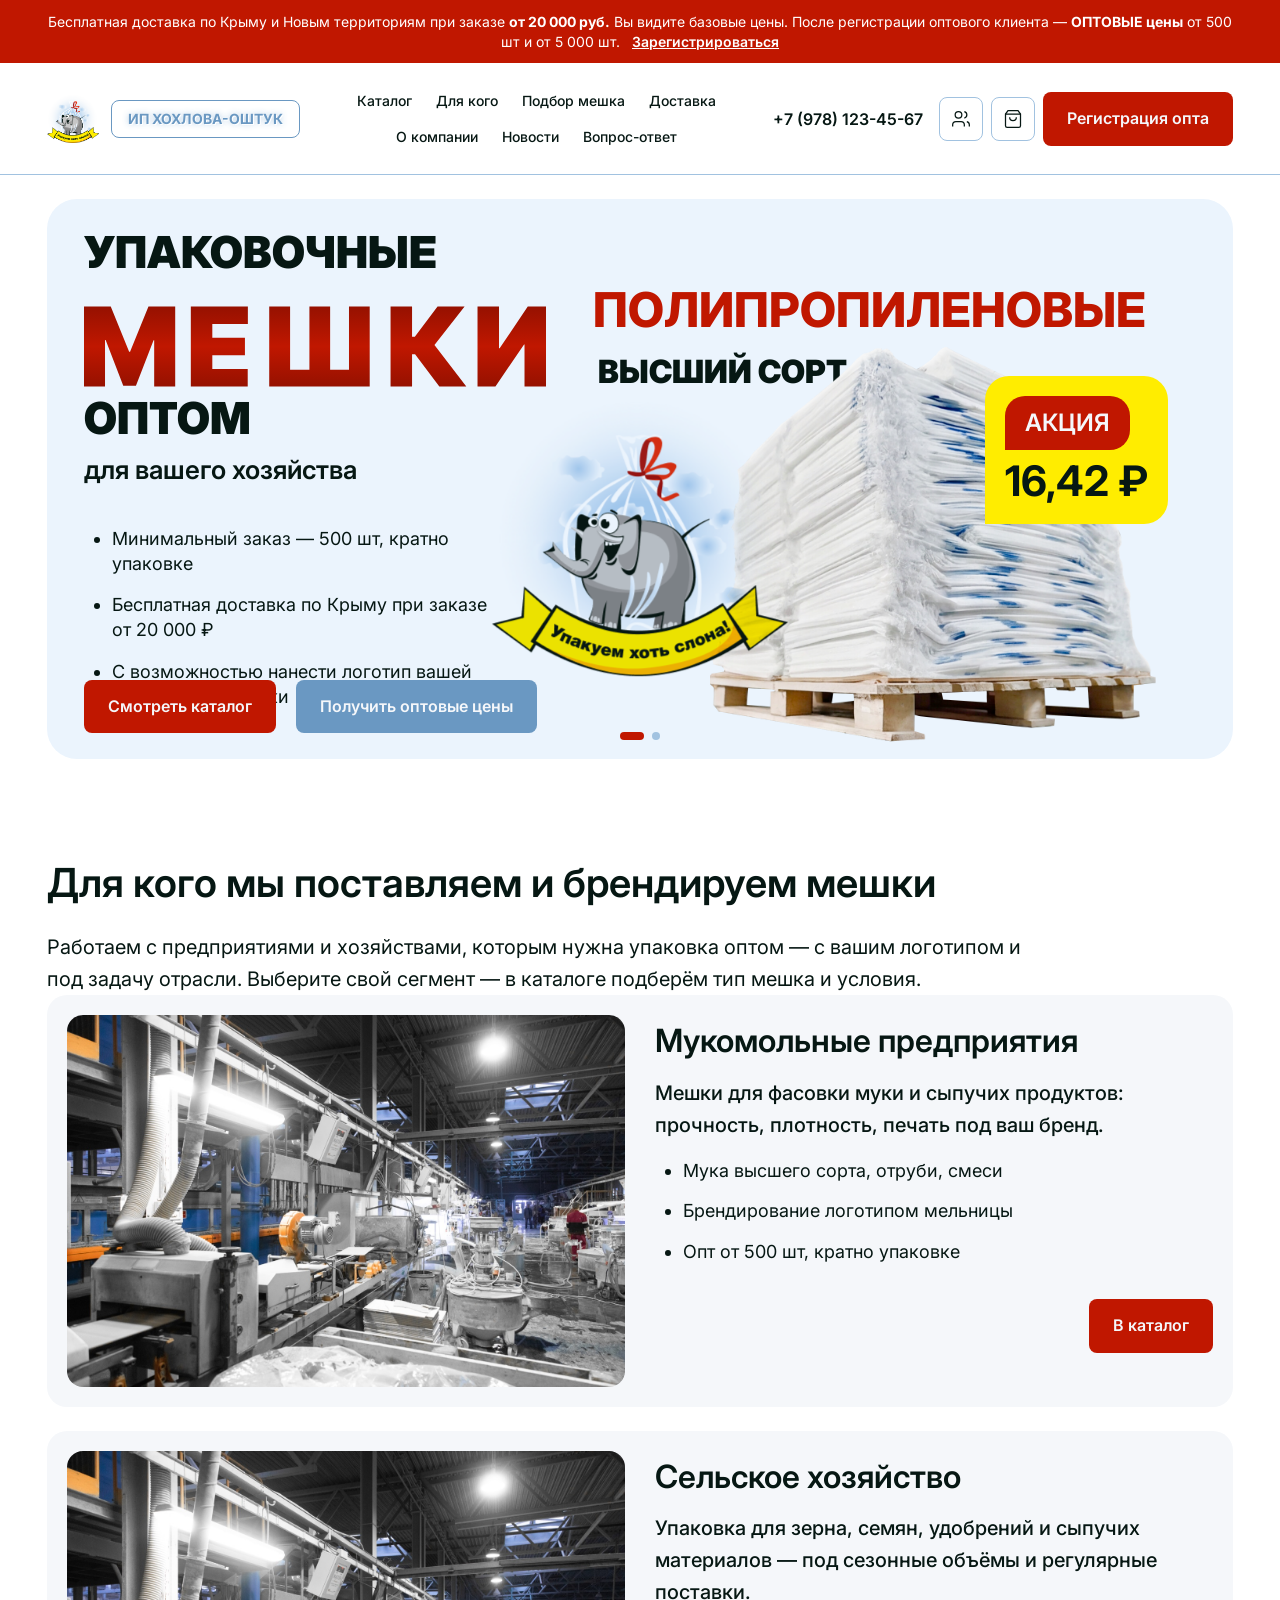
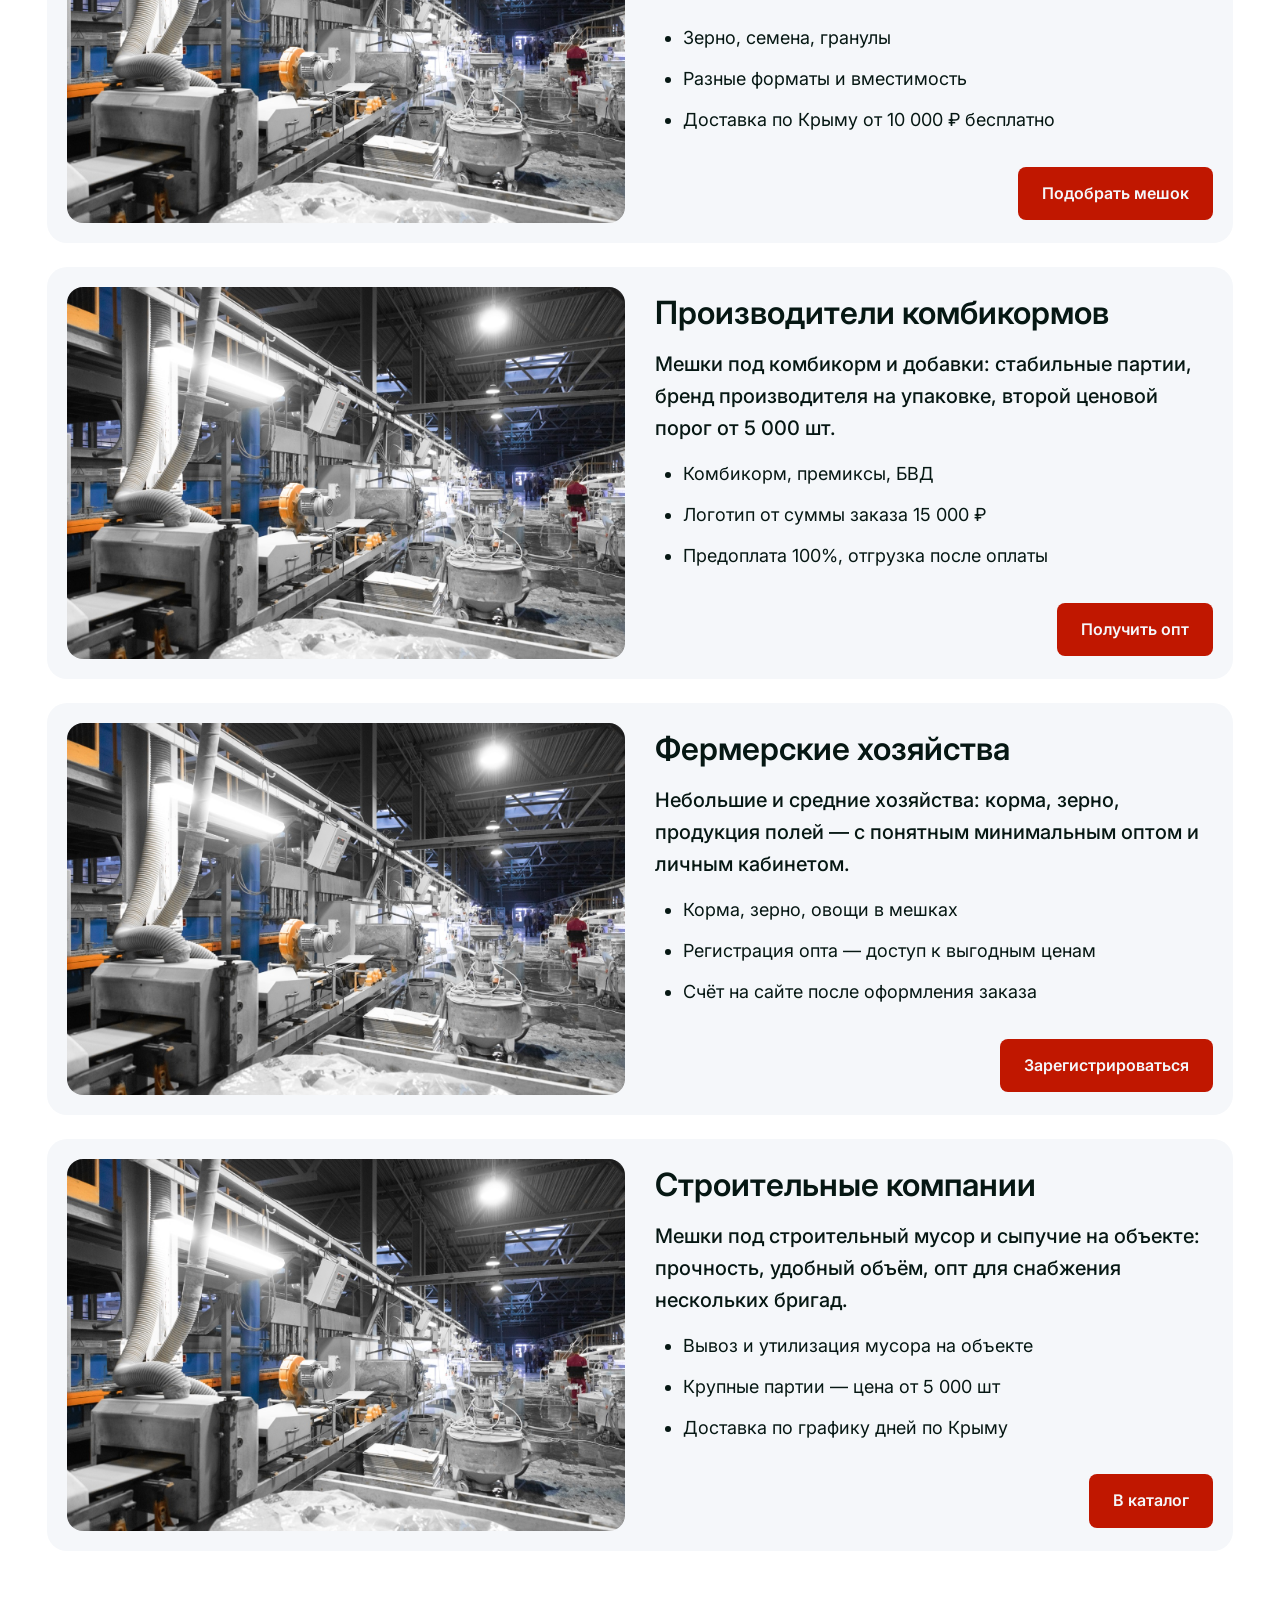
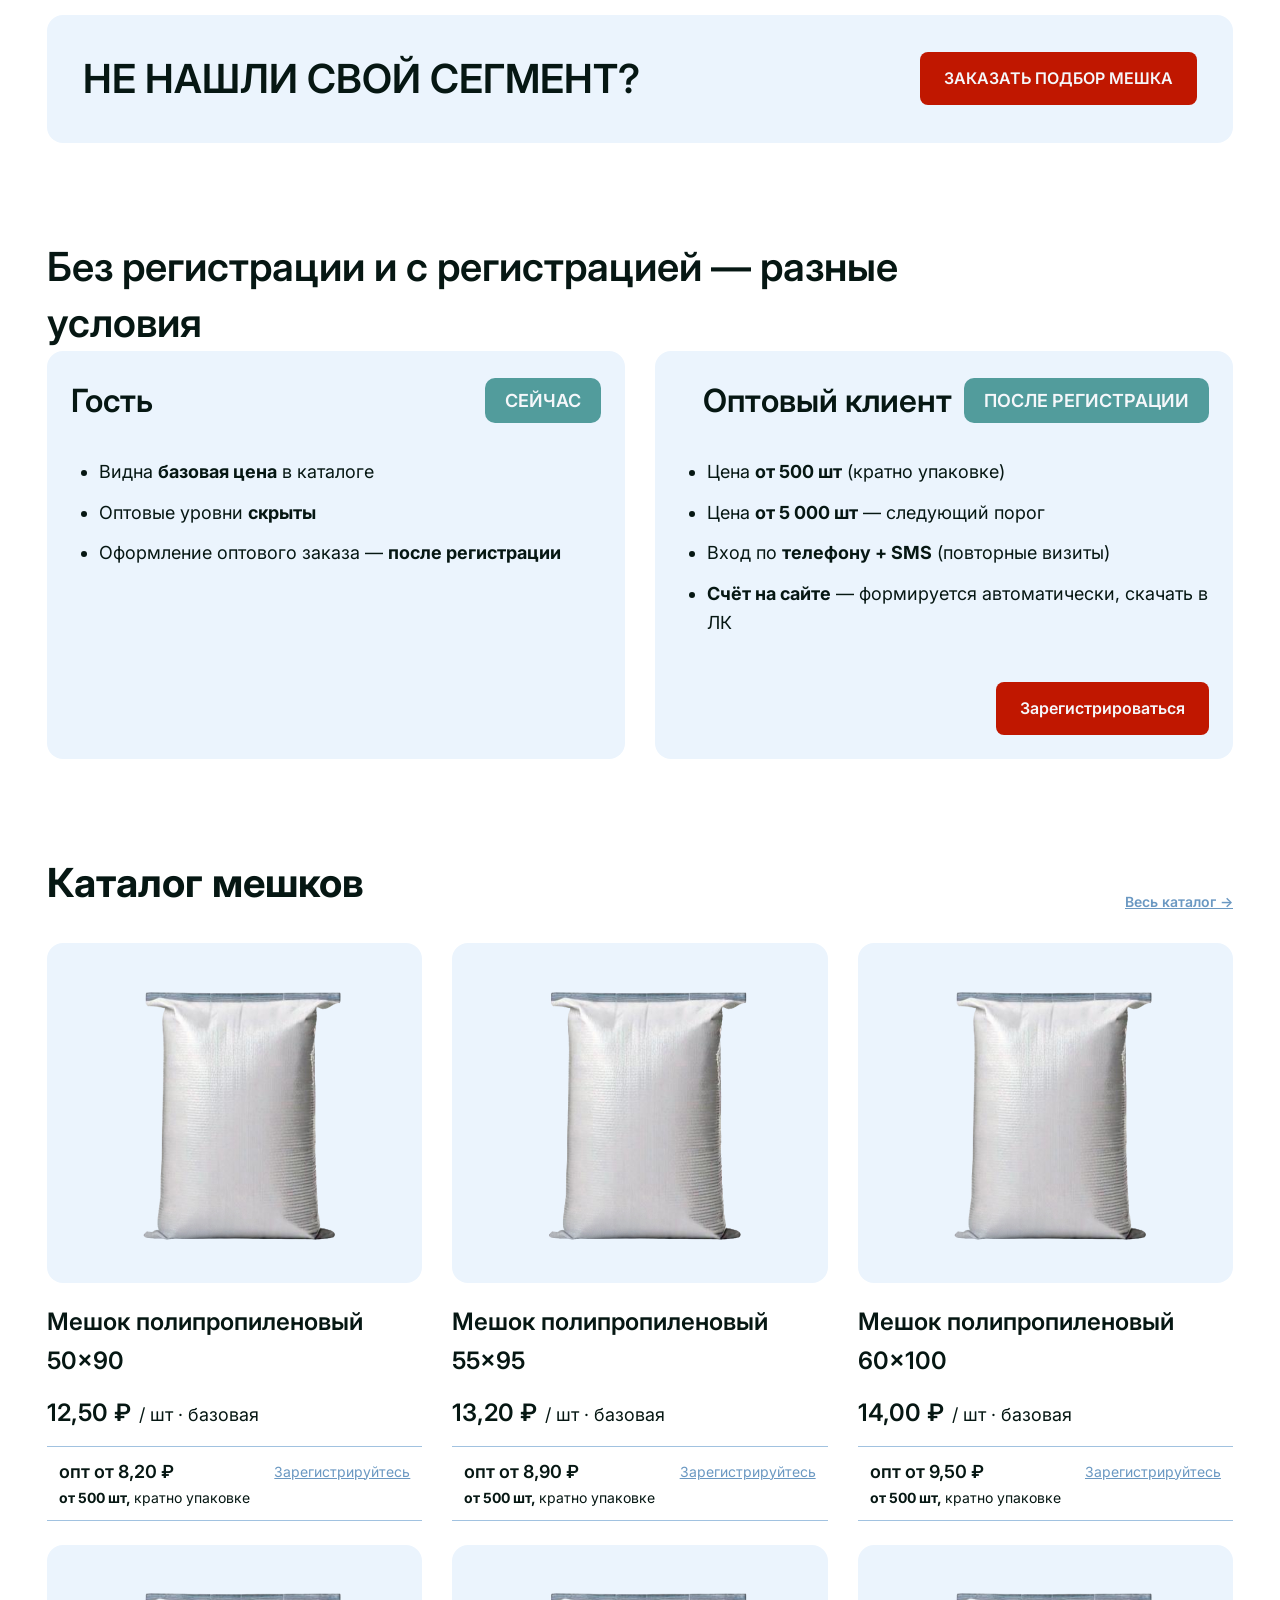
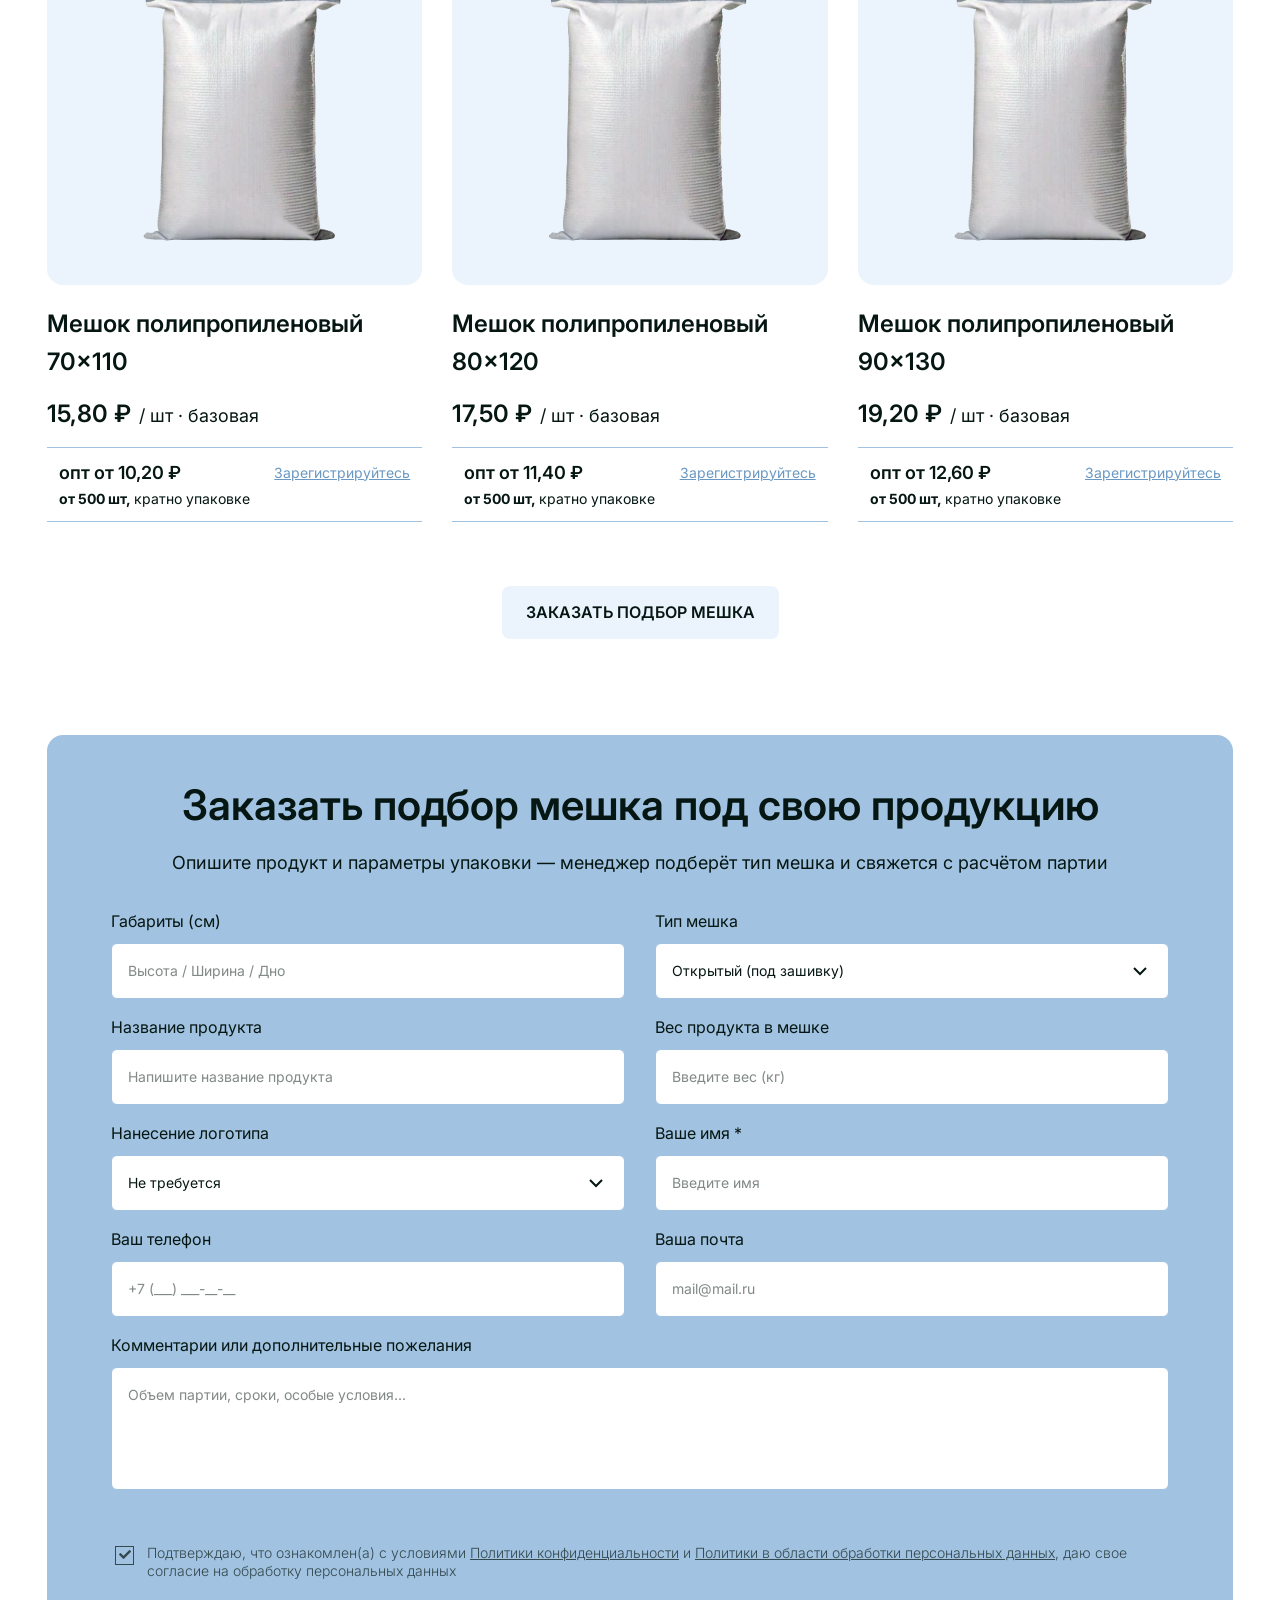
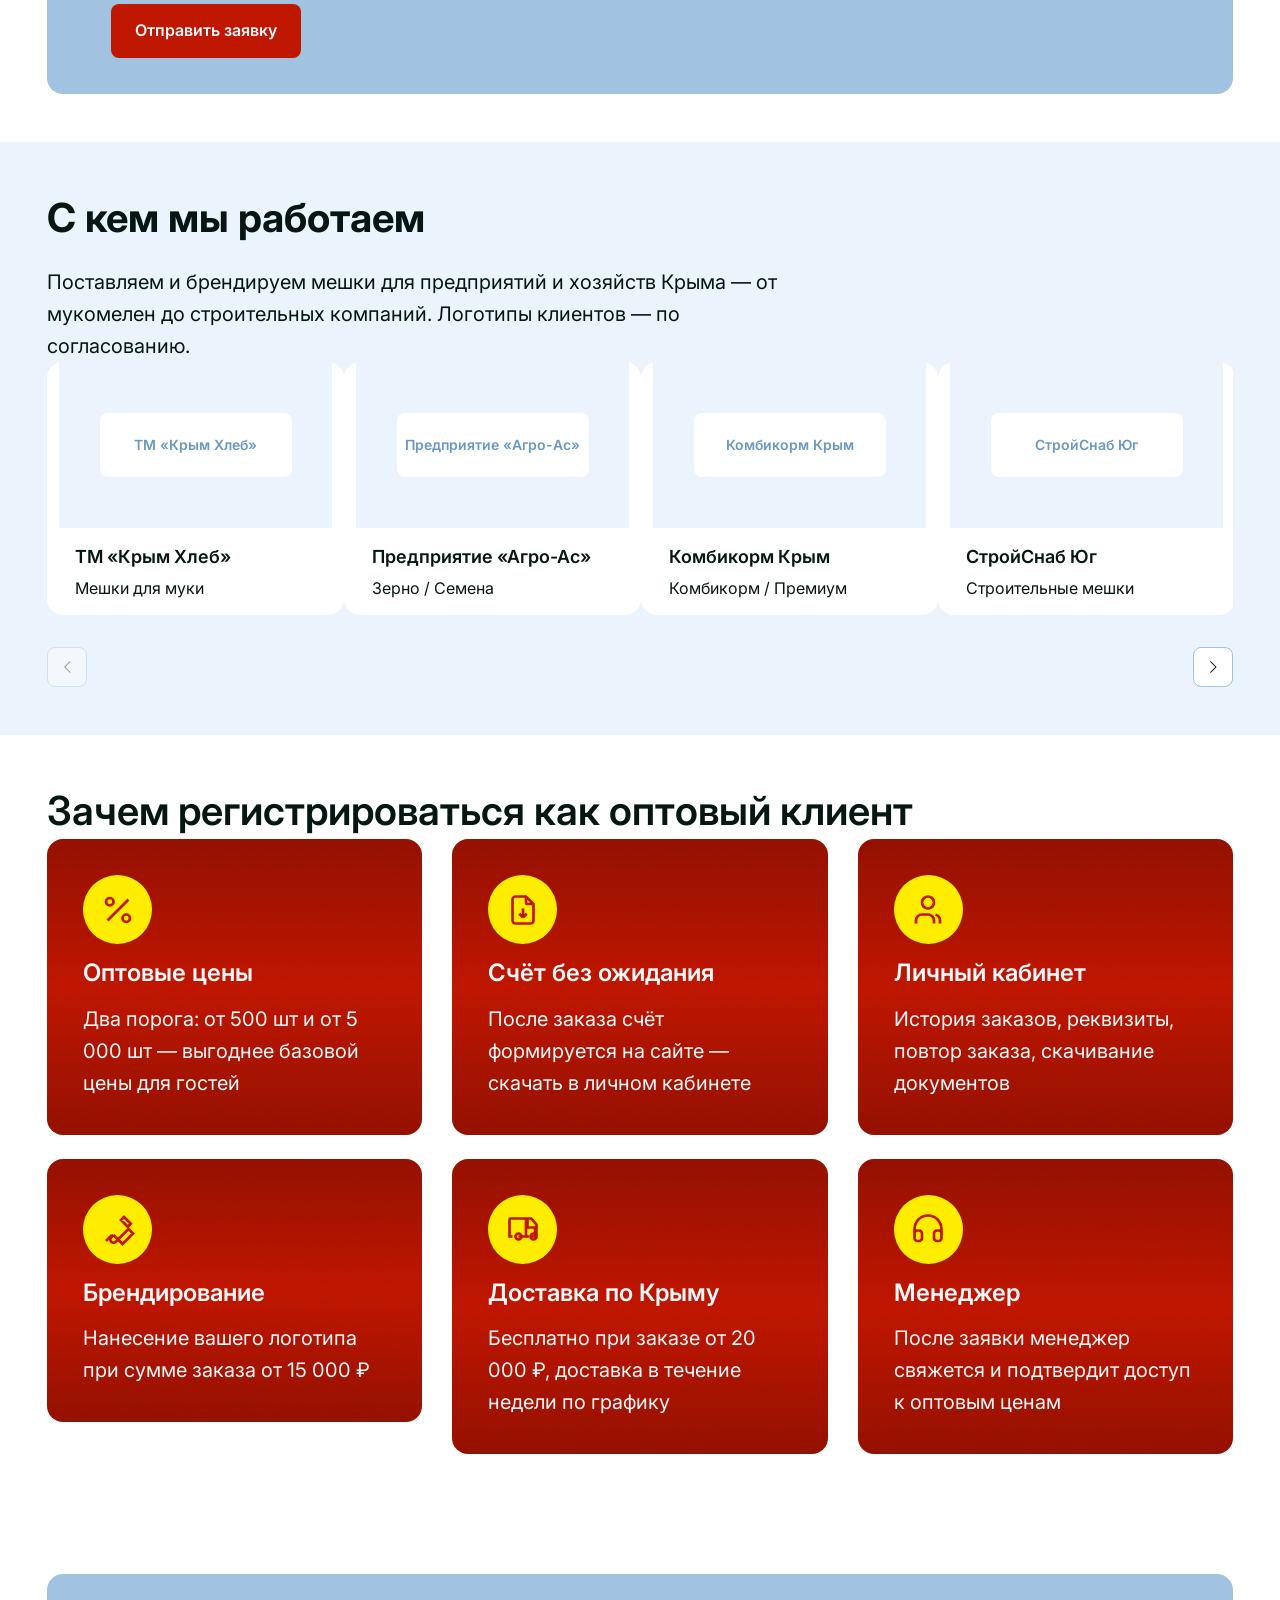
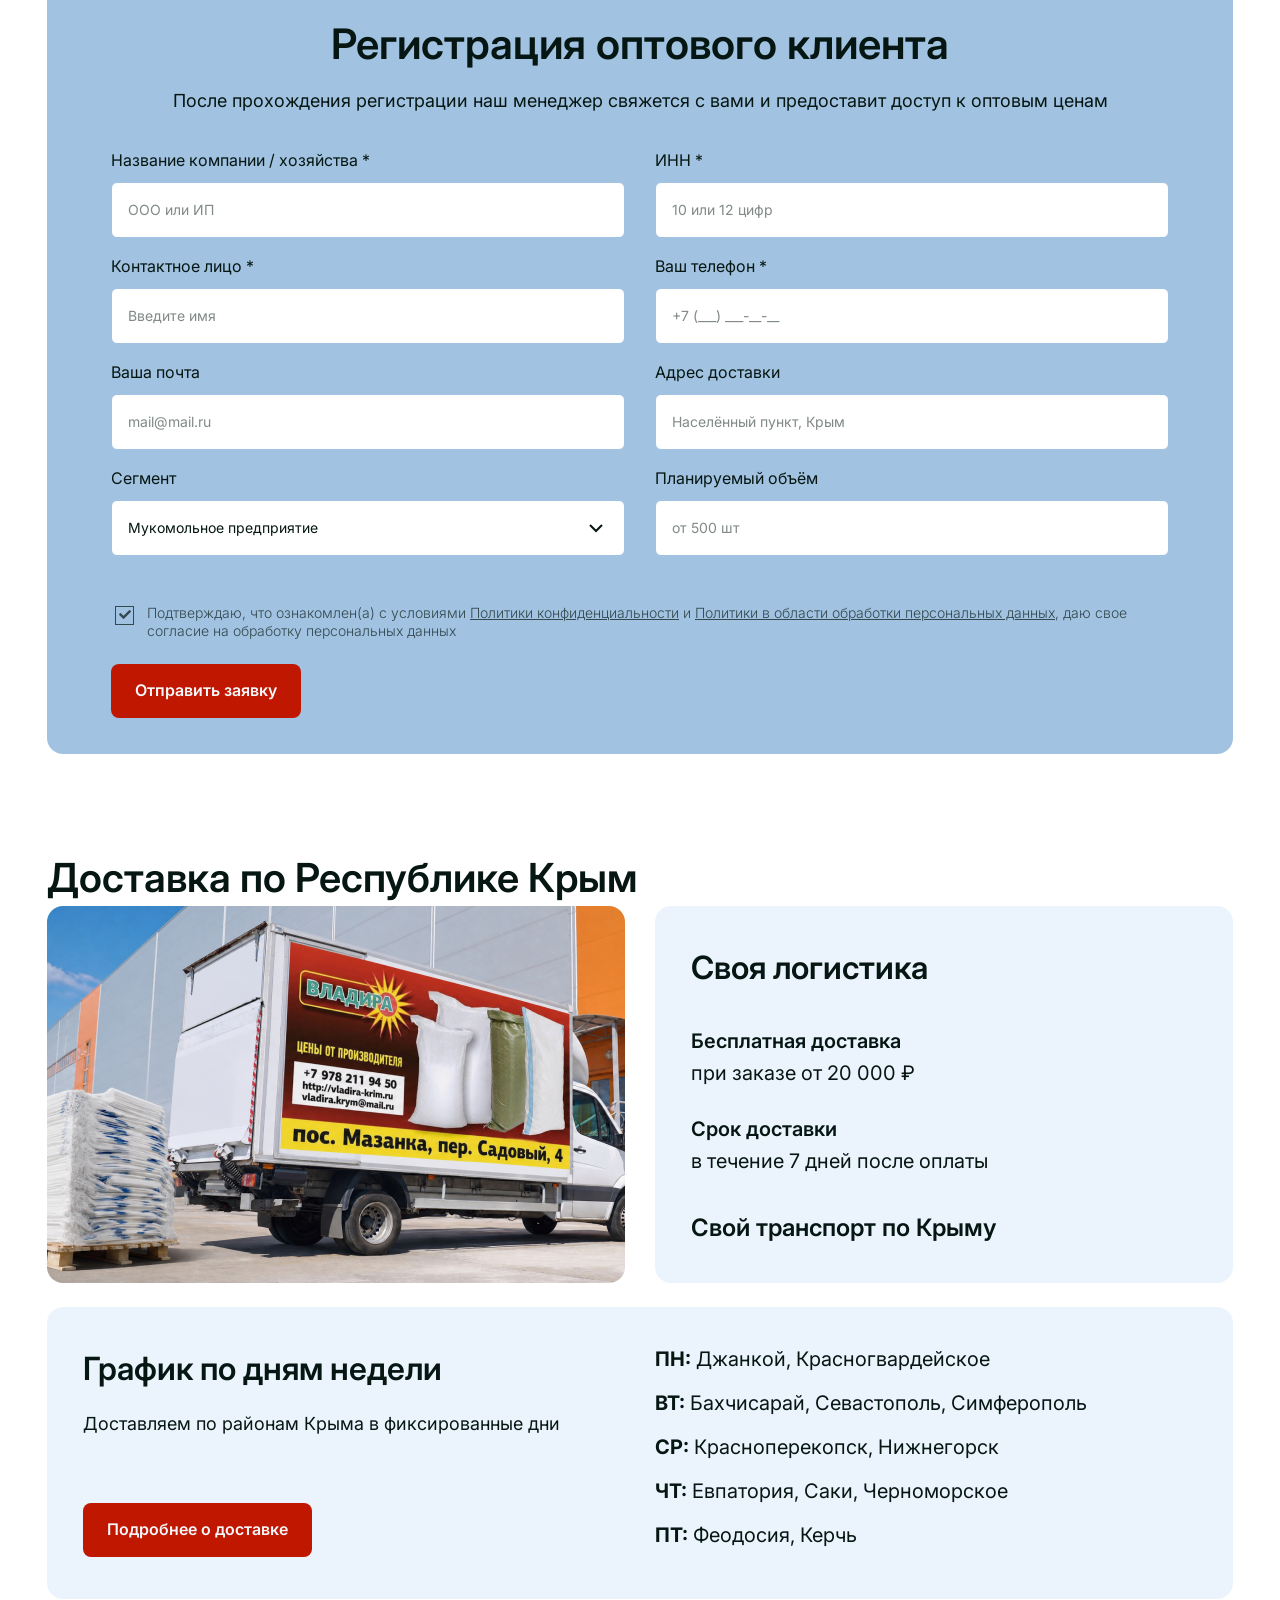
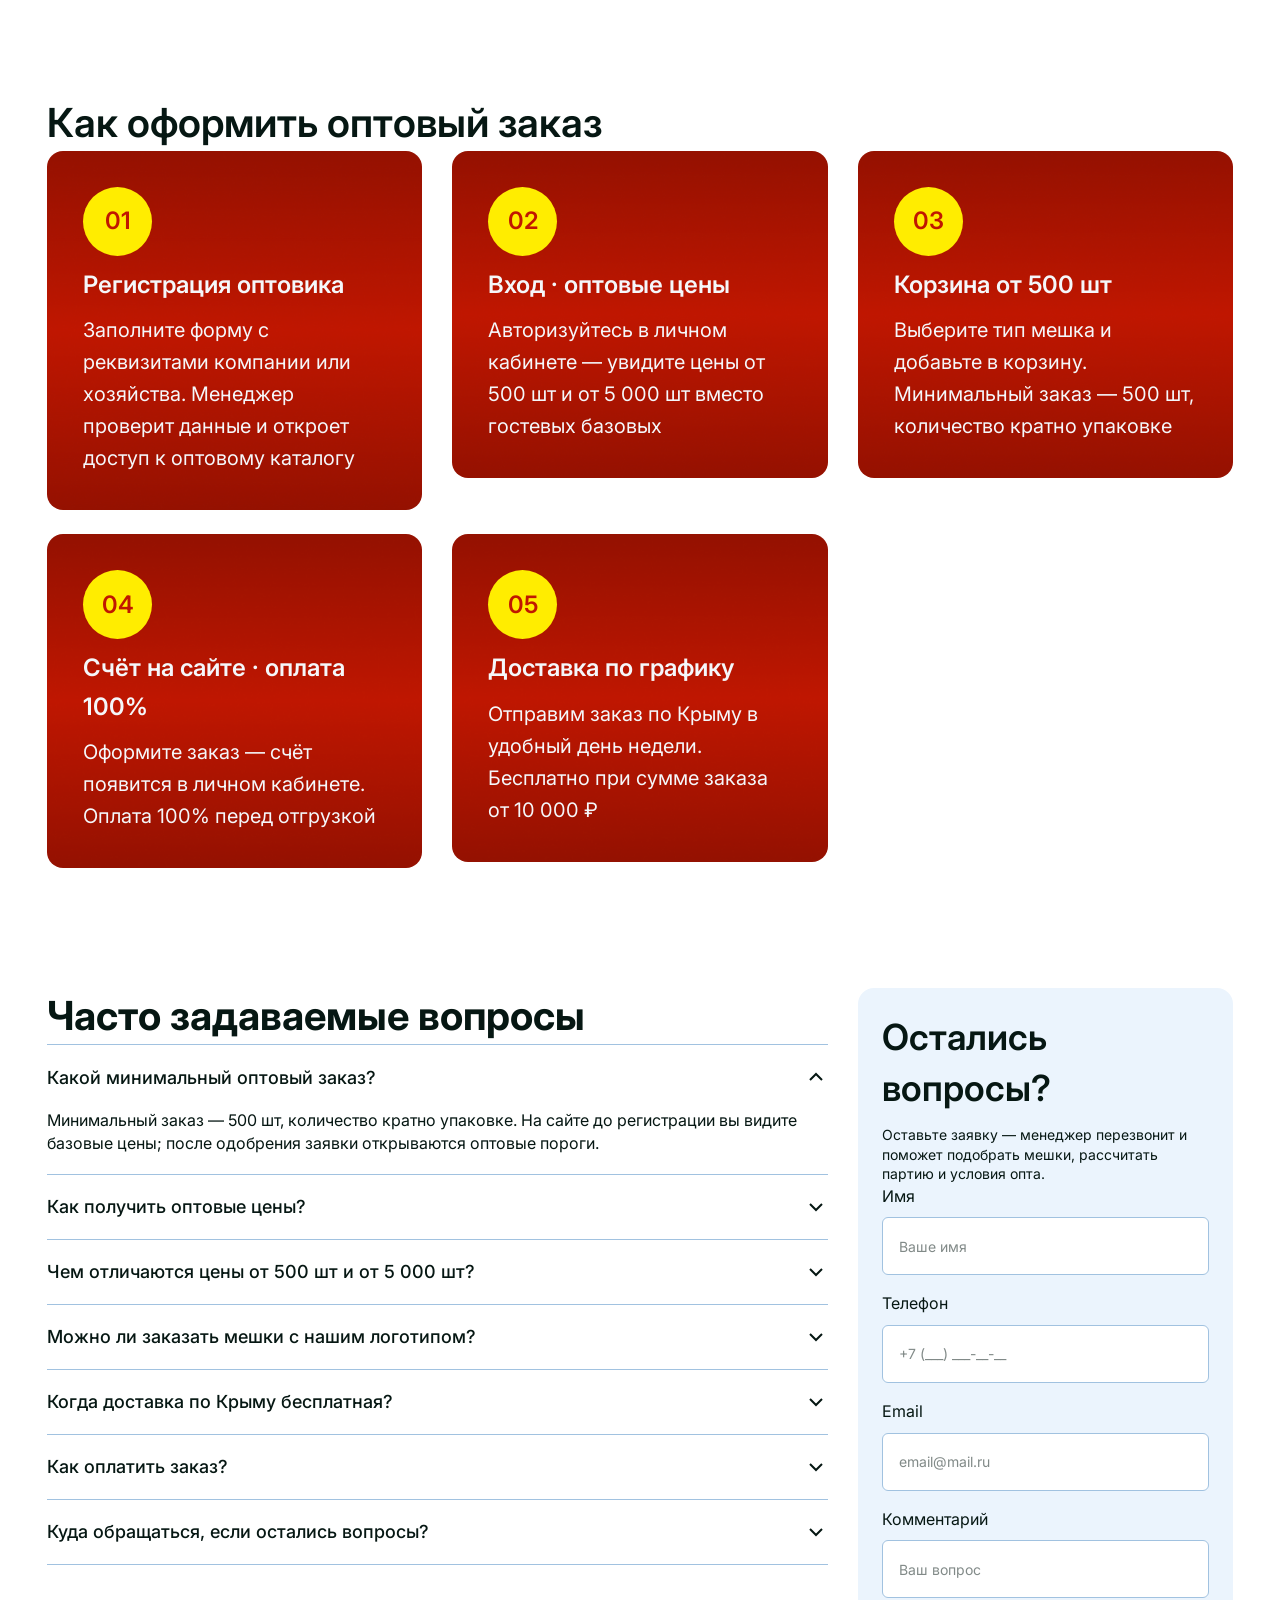
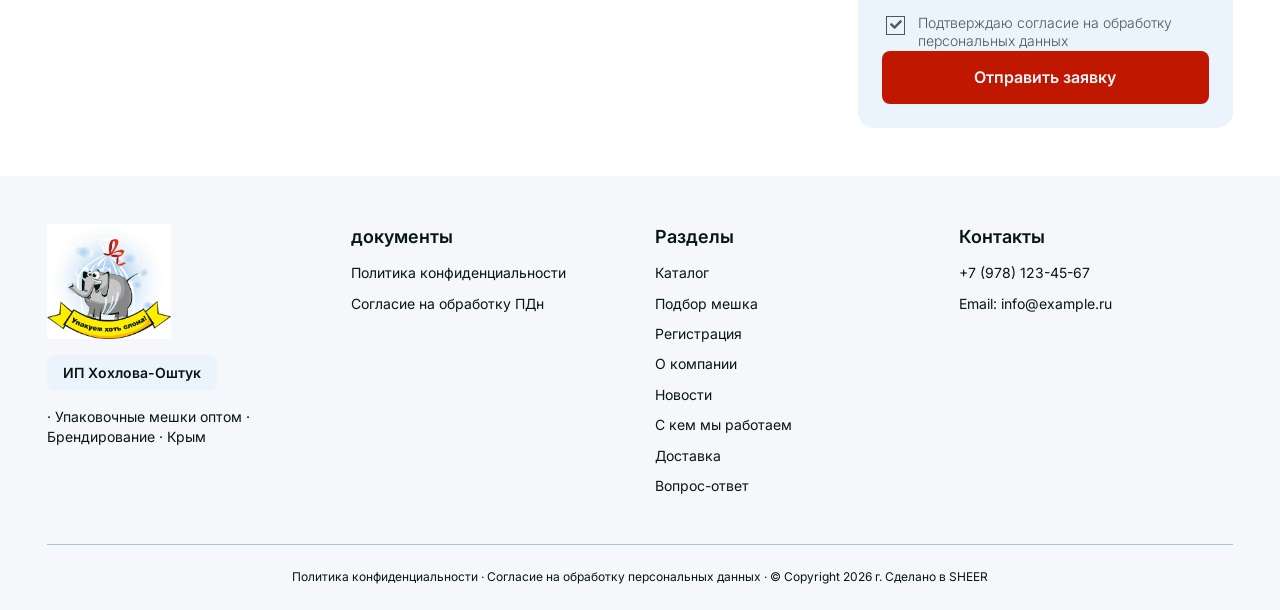
==== index.html @ 2b58e956 "Первая выгрузка вёрстки «Упакуем хоть слона» для Bitrix. Главная страница: HTML, CSS, JS, изображени" ====
<!DOCTYPE html>
<html lang="ru">
<head>
  <meta charset="utf-8" />
  <title>Упакуем хоть слона — упаковочные мешки оптом</title>
  <meta http-equiv="X-UA-Compatible" content="IE=edge" />
  <meta name="viewport" content="width=device-width, initial-scale=1, maximum-scale=1" />
  <meta name="format-detection" content="telephone=no" />
  <meta name="description" content="Упаковочные мешки оптом для вашего хозяйства. Крым, брендирование, доставка." />

  <link rel="stylesheet" href="libs/bootstrap/bootstrap-grid.css" />
  <link rel="stylesheet" href="libs/fontawesome-free-5.12.0-web/css/all.min.css" />
  <link rel="stylesheet" href="libs/fancybox/jquery.fancybox.min.css" />
  <link rel="stylesheet" href="libs/slick/slick.css" />
  <link rel="stylesheet" href="css/fonts.css" />
  <link rel="stylesheet" href="css/main.css?ver=1" />
  <link rel="stylesheet" href="css/media.css?ver=1" />
</head>
<body>

  <!-- 1. Top banner -->
  <div class="top-banner">
    <div class="container-fluid">
      <div class="container-main">
        <div class="row">
          <div class="col-12">
            <p>
              Бесплатная доставка по Крыму и Новым территориям при заказе
              <strong>от 20 000 руб.</strong>
              Вы видите базовые цены. После регистрации оптового клиента —
              <strong>ОПТОВЫЕ цены</strong> от 500 шт и от 5 000 шт.
              <a href="#register">Зарегистрироваться</a>
            </p>
          </div>
        </div>
      </div>
    </div>
  </div>

  <!-- 2. Header -->
  <header class="header default">
    <div class="container-fluid">
      <div class="container-main">
        <div class="row">
          <div class="col-12">
            <div class="header__wrapper">
              <div class="sandwich" aria-label="Открыть меню">
                <div class="sw-topper"></div>
                <div class="sw-bottom"></div>
                <div class="sw-footer"></div>
              </div>
              <a href="/" class="header__logo">
                <img src="img/logo.png" alt="Упакуем хоть слона" width="52" height="48" />
                <span class="header__logo-text">ИП Хохлова-Оштук</span>
              </a>
              <nav class="header__menu" aria-label="Основное меню">
                <a href="#catalog">Каталог</a>
                <a href="#segments">Для кого</a>
                <a href="#bag-selection">Подбор мешка</a>
                <a href="#delivery">Доставка</a>
                <a href="#">О компании</a>
                <a href="#">Новости</a>
                <a href="#faq">Вопрос-ответ</a>
              </nav>
              <div class="header__right">
                <a href="tel:+79781234567" class="header__phone">+7 (978) 123-45-67</a>
                <a href="#" class="header__icon" aria-label="Войти">
                  <svg viewBox="0 0 24 24" fill="none" stroke="currentColor" stroke-width="1.5"><path d="M16 21v-2a4 4 0 0 0-4-4H6a4 4 0 0 0-4 4v2"/><circle cx="9" cy="7" r="4"/><path d="M22 21v-2a4 4 0 0 0-3-3.87M16 3.13a4 4 0 0 1 0 7.75"/></svg>
                </a>
                <a href="#" class="header__icon" aria-label="Корзина">
                  <svg viewBox="0 0 24 24" fill="none" stroke="currentColor" stroke-width="1.5"><path d="M6 2 3 6v14a2 2 0 0 0 2 2h14a2 2 0 0 0 2-2V6l-3-4Z"/><path d="M3 6h18M16 10a4 4 0 0 1-8 0"/></svg>
                </a>
                <a href="#register" class="btn-main">Регистрация опта</a>
              </div>
              <a href="tel:+79781234567" class="phone-mobile" aria-label="Позвонить">
                <svg viewBox="0 0 24 24" fill="none" stroke="currentColor" stroke-width="1.5" aria-hidden="true"><path d="M22 16.92v3a2 2 0 0 1-2.18 2 19.79 19.79 0 0 1-8.63-3.07 19.5 19.5 0 0 1-6-6 19.79 19.79 0 0 1-3.07-8.67A2 2 0 0 1 4.11 2h3a2 2 0 0 1 2 1.72 12.84 12.84 0 0 0 .7 2.81 2 2 0 0 1-.45 2.11L8.09 9.91a16 16 0 0 0 6 6l1.27-1.27a2 2 0 0 1 2.11-.45 12.84 12.84 0 0 0 2.81.7A2 2 0 0 1 22 16.92z"/></svg>
              </a>
            </div>
          </div>
        </div>
      </div>
    </div>
    <div class="menu-mobile">
      <div class="container-fluid">
        <div class="container-main">
          <a href="tel:+79781234567">+7 (978) 123-45-67</a>
          <a href="#catalog">Каталог</a>
          <a href="#segments">Для кого</a>
          <a href="#bag-selection">Подбор мешка</a>
          <a href="#delivery">Доставка</a>
          <a href="#">О компании</a>
          <a href="#">Новости</a>
          <a href="#faq">Вопрос-ответ</a>
          <a href="#register" class="btn-main">Регистрация опта</a>
        </div>
      </div>
    </div>
    <div class="menu-overlay"></div>
  </header>
  <div class="header-spacer"></div>

  <main>

    <!-- 3. Hero slider -->
    <section class="section section--hero">
      <div class="container-fluid">
        <div class="container-main">
          <div class="row">
            <div class="col-12">
              <div class="hero-slider" data-autoplay="5000">
                <img src="img/hero-wave.png" alt="" class="hero-slider__wave" aria-hidden="true" />

                <!-- Slide 1 -->
                <div class="hero-slide is-active">
                  <div class="hero-slide__inner">
                    <p class="hero-slide__title">Упаковочные</p>
                    <img src="img/hero-meshki.svg" alt="" class="hero-slide__meshki" decoding="async" />
                    <p class="hero-slide__line3">оптом</p>
                    <p class="hero-slide__subtitle">для вашего хозяйства</p>
                    <ul class="hero-slide__bullets">
                      <li>Минимальный заказ — 500 шт, кратно упаковке</li>
                      <li>Бесплатная доставка по Крыму при заказе от 20 000 ₽</li>
                      <li>С возможностью нанести логотип вашей компании на мешки</li>
                    </ul>
                    <div class="hero-slide__actions">
                      <a href="#catalog" class="btn-main">Смотреть каталог</a>
                      <a href="#register" class="btn-main btn-main--blue">Получить оптовые цены</a>
                    </div>
                    <p class="hero-slide__promo-title">Полипропиленовые</p>
                    <p class="hero-slide__promo-sub">ВЫСШИЙ СОРТ</p>
                    <img src="img/hero-elephant.png" alt="Упакуем хоть слона!" class="hero-slide__elephant" width="381" height="354" />
                    <div class="hero-slide__image-wrap">
                      <img src="img/hero-bags.png" alt="Стопка полипропиленовых мешков на паллете" width="575" height="523" />
                    </div>
                    <div class="hero-slide__badge">
                      <span class="hero-slide__badge-label">АКЦИЯ</span>
                      <p class="hero-slide__badge-price">16,42 ₽</p>
                    </div>
                  </div>
                  <div class="hero-slide__mobile">
                    <p class="hero-slide__mobile-promo">Полипропиленовые</p>
                    <p class="hero-slide__mobile-promo-sub">ВЫСШИЙ СОРТ</p>
                    <div class="hero-slide__mobile-visual">
                      <img src="img/hero-elephant.png" alt="Упакуем хоть слона!" class="hero-slide__elephant-m" />
                      <img src="img/hero-bags.png" alt="Стопка мешков" class="hero-slide__bags-m" />
                      <div class="hero-slide__mobile-badge">
                        <span class="hero-slide__mobile-badge-label">АКЦИЯ</span>
                        <p class="hero-slide__mobile-badge-price">16,42 ₽</p>
                      </div>
                    </div>
                    <div class="hero-slide__mobile-text">
                      <p class="hero-slide__mobile-title">Упаковочные</p>
                      <img src="img/hero-meshki.svg" alt="" class="hero-slide__meshki-m" />
                      <p class="hero-slide__mobile-title">оптом</p>
                      <p class="hero-slide__mobile-subtitle">для вашего хозяйства</p>
                      <ul class="hero-slide__mobile-bullets">
                        <li>Минимальный заказ — 500 шт, кратно упаковке</li>
                        <li>Бесплатная доставка по Крыму при заказе от 20 000 ₽</li>
                        <li>С возможностью нанести логотип вашей компании на мешки</li>
                      </ul>
                      <div class="hero-slide__mobile-actions">
                        <a href="#catalog" class="btn-main">Смотреть каталог</a>
                        <a href="#register" class="btn-main btn-main--blue">Оптовые цены</a>
                      </div>
                    </div>
                  </div>
                </div>

                <!-- Slide 2 -->
                <div class="hero-slide">
                  <div class="hero-slide__inner">
                    <p class="hero-slide__title">Брендируем</p>
                    <img src="img/hero-meshki.svg" alt="" class="hero-slide__meshki" decoding="async" />
                    <p class="hero-slide__line3">под логотип</p>
                    <p class="hero-slide__subtitle">для вашего предприятия</p>
                    <ul class="hero-slide__bullets">
                      <li>Нанесение логотипа при заказе от 15 000 ₽</li>
                      <li>Стабильные партии от 500 шт — кратно упаковке</li>
                      <li>Работаем с мукомельнями, агро и строительными компаниями</li>
                    </ul>
                    <div class="hero-slide__actions">
                      <a href="#catalog" class="btn-main">Смотреть каталог</a>
                      <a href="#register" class="btn-main btn-main--blue">Получить оптовые цены</a>
                    </div>
                    <p class="hero-slide__promo-title">Любой объём</p>
                    <p class="hero-slide__promo-sub">КАТАЛОГ</p>
                    <div class="hero-slide__image-wrap">
                      <img src="img/product-bag.png" alt="Полипропиленовый мешок" class="is-contain" width="575" height="523" />
                    </div>
                    <div class="hero-slide__badge">
                      <span class="hero-slide__badge-label">ОПТ</span>
                      <p class="hero-slide__badge-price">от 500 шт</p>
                    </div>
                  </div>
                  <div class="hero-slide__mobile">
                    <p class="hero-slide__mobile-promo">Любой объём</p>
                    <p class="hero-slide__mobile-promo-sub">КАТАЛОГ</p>
                    <div class="hero-slide__mobile-visual">
                      <img src="img/product-bag.png" alt="Полипропиленовый мешок" class="hero-slide__bags-m" />
                      <div class="hero-slide__mobile-badge">
                        <span class="hero-slide__mobile-badge-label">ОПТ</span>
                        <p class="hero-slide__mobile-badge-price">от 500 шт</p>
                      </div>
                    </div>
                    <div class="hero-slide__mobile-text">
                      <p class="hero-slide__mobile-title">Брендируем</p>
                      <img src="img/hero-meshki.svg" alt="" class="hero-slide__meshki-m" />
                      <p class="hero-slide__mobile-title">под логотип</p>
                      <p class="hero-slide__mobile-subtitle">для вашего предприятия</p>
                      <ul class="hero-slide__mobile-bullets">
                        <li>Нанесение логотипа при заказе от 15 000 ₽</li>
                        <li>Стабильные партии от 500 шт — кратно упаковке</li>
                        <li>Работаем с мукомельнями, агро и строительными компаниями</li>
                      </ul>
                      <div class="hero-slide__mobile-actions">
                        <a href="#catalog" class="btn-main">Смотреть каталог</a>
                        <a href="#register" class="btn-main btn-main--blue">Оптовые цены</a>
                      </div>
                    </div>
                  </div>
                </div>

                <div class="hero-slider__dots" role="tablist" aria-label="Слайды баннера">
                  <button type="button" class="hero-dot is-active" aria-label="Слайд 1"></button>
                  <button type="button" class="hero-dot" aria-label="Слайд 2"></button>
                </div>
              </div>
            </div>
          </div>
        </div>
      </div>
    </section>

    <!-- 4. Segments -->
    <section id="segments" class="section">
      <div class="container-fluid">
        <div class="container-main">
          <div class="row">
            <div class="col-12 col-lg-10">
              <h2 class="title-section">Для кого мы поставляем и брендируем мешки</h2>
              <p class="descr-section">Работаем с предприятиями и хозяйствами, которым нужна упаковка оптом — с вашим логотипом и под задачу отрасли. Выберите свой сегмент — в каталоге подберём тип мешка и условия.</p>
            </div>
          </div>

          <div class="row">
            <div class="col-12">
              <article class="item-segment">
                <div class="row">
                  <div class="col-12 col-md-6">
                    <div class="item-segment__image">
                      <img src="img/segment-mill.png" alt="Мукомольные предприятия" loading="lazy" />
                    </div>
                  </div>
                  <div class="col-12 col-md-6">
                    <h3 class="item-segment__title">Мукомольные предприятия</h3>
                    <p class="item-segment__descr">Мешки для фасовки муки и сыпучих продуктов: прочность, плотность, печать под ваш бренд.</p>
                    <ul class="item-segment__list">
                      <li>Мука высшего сорта, отруби, смеси</li>
                      <li>Брендирование логотипом мельницы</li>
                      <li>Опт от 500 шт, кратно упаковке</li>
                    </ul>
                    <div class="item-segment__footer">
                      <a href="#catalog" class="btn-main">В каталог</a>
                    </div>
                  </div>
                </div>
              </article>

              <article class="item-segment">
                <div class="row">
                  <div class="col-12 col-md-6">
                    <div class="item-segment__image">
                      <img src="img/segment-mill.png" alt="Сельское хозяйство" loading="lazy" />
                    </div>
                  </div>
                  <div class="col-12 col-md-6">
                    <h3 class="item-segment__title">Сельское хозяйство</h3>
                    <p class="item-segment__descr">Упаковка для зерна, семян, удобрений и сыпучих материалов — под сезонные объёмы и регулярные поставки.</p>
                    <ul class="item-segment__list">
                      <li>Зерно, семена, гранулы</li>
                      <li>Разные форматы и вместимость</li>
                      <li>Доставка по Крыму от 10 000 ₽ бесплатно</li>
                    </ul>
                    <div class="item-segment__footer">
                      <a href="#bag-selection" class="btn-main">Подобрать мешок</a>
                    </div>
                  </div>
                </div>
              </article>

              <article class="item-segment">
                <div class="row">
                  <div class="col-12 col-md-6">
                    <div class="item-segment__image">
                      <img src="img/segment-mill.png" alt="Производители комбикормов" loading="lazy" />
                    </div>
                  </div>
                  <div class="col-12 col-md-6">
                    <h3 class="item-segment__title">Производители комбикормов</h3>
                    <p class="item-segment__descr">Мешки под комбикорм и добавки: стабильные партии, бренд производителя на упаковке, второй ценовой порог от 5 000 шт.</p>
                    <ul class="item-segment__list">
                      <li>Комбикорм, премиксы, БВД</li>
                      <li>Логотип от суммы заказа 15 000 ₽</li>
                      <li>Предоплата 100%, отгрузка после оплаты</li>
                    </ul>
                    <div class="item-segment__footer">
                      <a href="#register" class="btn-main">Получить опт</a>
                    </div>
                  </div>
                </div>
              </article>

              <article class="item-segment">
                <div class="row">
                  <div class="col-12 col-md-6">
                    <div class="item-segment__image">
                      <img src="img/segment-mill.png" alt="Фермерские хозяйства" loading="lazy" />
                    </div>
                  </div>
                  <div class="col-12 col-md-6">
                    <h3 class="item-segment__title">Фермерские хозяйства</h3>
                    <p class="item-segment__descr">Небольшие и средние хозяйства: корма, зерно, продукция полей — с понятным минимальным оптом и личным кабинетом.</p>
                    <ul class="item-segment__list">
                      <li>Корма, зерно, овощи в мешках</li>
                      <li>Регистрация опта — доступ к выгодным ценам</li>
                      <li>Счёт на сайте после оформления заказа</li>
                    </ul>
                    <div class="item-segment__footer">
                      <a href="#register" class="btn-main">Зарегистрироваться</a>
                    </div>
                  </div>
                </div>
              </article>

              <article class="item-segment">
                <div class="row">
                  <div class="col-12 col-md-6">
                    <div class="item-segment__image">
                      <img src="img/segment-mill.png" alt="Строительные компании" loading="lazy" />
                    </div>
                  </div>
                  <div class="col-12 col-md-6">
                    <h3 class="item-segment__title">Строительные компании</h3>
                    <p class="item-segment__descr">Мешки под строительный мусор и сыпучие на объекте: прочность, удобный объём, опт для снабжения нескольких бригад.</p>
                    <ul class="item-segment__list">
                      <li>Вывоз и утилизация мусора на объекте</li>
                      <li>Крупные партии — цена от 5 000 шт</li>
                      <li>Доставка по графику дней по Крыму</li>
                    </ul>
                    <div class="item-segment__footer">
                      <a href="#catalog" class="btn-main">В каталог</a>
                    </div>
                  </div>
                </div>
              </article>
            </div>
          </div>

          <div class="row">
            <div class="col-12">
              <div class="segments-cta">
                <p class="segments-cta__title">не нашли свой сегмент?</p>
                <a href="#bag-selection" class="btn-main btn-main--upper">заказать подбор мешка</a>
              </div>
            </div>
          </div>
        </div>
      </div>
    </section>

    <!-- 5. Price compare -->
    <section class="section">
      <div class="container-fluid">
        <div class="container-main">
          <div class="row">
            <div class="col-12 col-lg-10">
              <h2 class="title-section">Без регистрации и с регистрацией — разные условия</h2>
            </div>
          </div>
          <div class="row">
            <div class="col-12 col-lg-6">
              <article class="price-card">
                <div class="price-card__head">
                  <h3 class="price-card__title">Гость</h3>
                  <span class="price-card__badge">сейчас</span>
                </div>
                <ul class="price-card__list">
                  <li>Видна <strong>базовая цена</strong> в каталоге</li>
                  <li>Оптовые уровни <strong>скрыты</strong></li>
                  <li>Оформление оптового заказа — <strong>после регистрации</strong></li>
                </ul>
              </article>
            </div>
            <div class="col-12 col-lg-6">
              <article class="price-card price-card--right">
                <div class="price-card__head">
                  <h3 class="price-card__title">Оптовый клиент</h3>
                  <span class="price-card__badge">после регистрации</span>
                </div>
                <ul class="price-card__list">
                  <li>Цена <strong>от 500 шт</strong> (кратно упаковке)</li>
                  <li>Цена <strong>от 5 000 шт</strong> — следующий порог</li>
                  <li>Вход по <strong>телефону + SMS</strong> (повторные визиты)</li>
                  <li><strong>Счёт на сайте</strong> — формируется автоматически, скачать в ЛК</li>
                </ul>
                <a href="#register" class="btn-main">Зарегистрироваться</a>
              </article>
            </div>
          </div>
        </div>
      </div>
    </section>

    <!-- 6. Catalog -->
    <section id="catalog" class="section">
      <div class="container-fluid">
        <div class="container-main">
          <div class="row">
            <div class="col-12">
              <div class="catalog-head">
                <h2 class="title-section title-section--bold">Каталог мешков</h2>
                <a href="#" class="catalog-head__link">Весь каталог →</a>
              </div>
            </div>
          </div>
          <div class="row">
            <div class="col-12 col-sm-6 col-xl-4">
              <article class="item-product">
                <div class="item-product__image"><img src="img/product-bag.png" alt="Мешок полипропиленовый 50×90" loading="lazy" /></div>
                <h3 class="item-product__title">Мешок полипропиленовый 50×90</h3>
                <div class="item-product__price"><span class="item-product__price-value">12,50 ₽</span><span class="item-product__price-note">/ шт · базовая</span></div>
                <div class="item-product__wholesale">
                  <div class="item-product__wholesale-head"><p class="item-product__wholesale-price">опт от 8,20 ₽</p><a href="#register" class="item-product__wholesale-link">Зарегистрируйтесь</a></div>
                  <p class="item-product__wholesale-note"><strong>от 500 шт, </strong>кратно упаковке</p>
                </div>
              </article>
            </div>
            <div class="col-12 col-sm-6 col-xl-4">
              <article class="item-product">
                <div class="item-product__image"><img src="img/product-bag.png" alt="Мешок полипропиленовый 55×95" loading="lazy" /></div>
                <h3 class="item-product__title">Мешок полипропиленовый 55×95</h3>
                <div class="item-product__price"><span class="item-product__price-value">13,20 ₽</span><span class="item-product__price-note">/ шт · базовая</span></div>
                <div class="item-product__wholesale">
                  <div class="item-product__wholesale-head"><p class="item-product__wholesale-price">опт от 8,90 ₽</p><a href="#register" class="item-product__wholesale-link">Зарегистрируйтесь</a></div>
                  <p class="item-product__wholesale-note"><strong>от 500 шт, </strong>кратно упаковке</p>
                </div>
              </article>
            </div>
            <div class="col-12 col-sm-6 col-xl-4">
              <article class="item-product">
                <div class="item-product__image"><img src="img/product-bag.png" alt="Мешок полипропиленовый 60×100" loading="lazy" /></div>
                <h3 class="item-product__title">Мешок полипропиленовый 60×100</h3>
                <div class="item-product__price"><span class="item-product__price-value">14,00 ₽</span><span class="item-product__price-note">/ шт · базовая</span></div>
                <div class="item-product__wholesale">
                  <div class="item-product__wholesale-head"><p class="item-product__wholesale-price">опт от 9,50 ₽</p><a href="#register" class="item-product__wholesale-link">Зарегистрируйтесь</a></div>
                  <p class="item-product__wholesale-note"><strong>от 500 шт, </strong>кратно упаковке</p>
                </div>
              </article>
            </div>
            <div class="col-12 col-sm-6 col-xl-4">
              <article class="item-product">
                <div class="item-product__image"><img src="img/product-bag.png" alt="Мешок полипропиленовый 70×110" loading="lazy" /></div>
                <h3 class="item-product__title">Мешок полипропиленовый 70×110</h3>
                <div class="item-product__price"><span class="item-product__price-value">15,80 ₽</span><span class="item-product__price-note">/ шт · базовая</span></div>
                <div class="item-product__wholesale">
                  <div class="item-product__wholesale-head"><p class="item-product__wholesale-price">опт от 10,20 ₽</p><a href="#register" class="item-product__wholesale-link">Зарегистрируйтесь</a></div>
                  <p class="item-product__wholesale-note"><strong>от 500 шт, </strong>кратно упаковке</p>
                </div>
              </article>
            </div>
            <div class="col-12 col-sm-6 col-xl-4">
              <article class="item-product">
                <div class="item-product__image"><img src="img/product-bag.png" alt="Мешок полипропиленовый 80×120" loading="lazy" /></div>
                <h3 class="item-product__title">Мешок полипропиленовый 80×120</h3>
                <div class="item-product__price"><span class="item-product__price-value">17,50 ₽</span><span class="item-product__price-note">/ шт · базовая</span></div>
                <div class="item-product__wholesale">
                  <div class="item-product__wholesale-head"><p class="item-product__wholesale-price">опт от 11,40 ₽</p><a href="#register" class="item-product__wholesale-link">Зарегистрируйтесь</a></div>
                  <p class="item-product__wholesale-note"><strong>от 500 шт, </strong>кратно упаковке</p>
                </div>
              </article>
            </div>
            <div class="col-12 col-sm-6 col-xl-4">
              <article class="item-product">
                <div class="item-product__image"><img src="img/product-bag.png" alt="Мешок полипропиленовый 90×130" loading="lazy" /></div>
                <h3 class="item-product__title">Мешок полипропиленовый 90×130</h3>
                <div class="item-product__price"><span class="item-product__price-value">19,20 ₽</span><span class="item-product__price-note">/ шт · базовая</span></div>
                <div class="item-product__wholesale">
                  <div class="item-product__wholesale-head"><p class="item-product__wholesale-price">опт от 12,60 ₽</p><a href="#register" class="item-product__wholesale-link">Зарегистрируйтесь</a></div>
                  <p class="item-product__wholesale-note"><strong>от 500 шт, </strong>кратно упаковке</p>
                </div>
              </article>
            </div>
          </div>
          <div class="row">
            <div class="col-12">
              <div class="catalog-cta">
                <a href="#bag-selection" class="btn-main btn-main--sky btn-main--upper">заказать подбор мешка</a>
              </div>
            </div>
          </div>
        </div>
      </div>
    </section>

    <!-- 7. Bag selection form -->
    <section id="bag-selection" class="section">
      <div class="container-fluid">
        <div class="container-main">
          <div class="row">
            <div class="col-12">
              <div class="form-block">
                <div class="form-block__head">
                  <h2 class="form-block__title">Заказать подбор мешка под свою продукцию</h2>
                  <p class="form-block__descr">Опишите продукт и параметры упаковки — менеджер подберёт тип мешка и свяжется с расчётом партии</p>
                </div>
                <form>
                  <div class="row">
                    <div class="col-12 col-md-6">
                      <div class="item-form">
                        <label class="item-form__title" for="dimensions">Габариты (см)</label>
                        <input id="dimensions" name="dimensions" type="text" placeholder="Высота / Ширина / Дно" />
                      </div>
                    </div>
                    <div class="col-12 col-md-6">
                      <div class="item-form">
                        <label class="item-form__title" for="bag-type">Тип мешка</label>
                        <select id="bag-type" name="bag-type">
                          <option>Открытый (под зашивку)</option>
                          <option>С клапаном</option>
                          <option>Ламинированный</option>
                          <option>С вкладышем</option>
                        </select>
                      </div>
                    </div>
                    <div class="col-12 col-md-6">
                      <div class="item-form">
                        <label class="item-form__title" for="product-name">Название продукта</label>
                        <input id="product-name" name="product-name" type="text" placeholder="Напишите название продукта" />
                      </div>
                    </div>
                    <div class="col-12 col-md-6">
                      <div class="item-form">
                        <label class="item-form__title" for="weight">Вес продукта в мешке</label>
                        <input id="weight" name="weight" type="text" placeholder="Введите вес (кг)" />
                      </div>
                    </div>
                    <div class="col-12 col-md-6">
                      <div class="item-form">
                        <label class="item-form__title" for="logo">Нанесение логотипа</label>
                        <select id="logo" name="logo">
                          <option>Не требуется</option>
                          <option>Требуется (от 15 000 ₽)</option>
                        </select>
                      </div>
                    </div>
                    <div class="col-12 col-md-6">
                      <div class="item-form">
                        <label class="item-form__title" for="name">Ваше имя *</label>
                        <input id="name" name="name" type="text" placeholder="Введите имя" required />
                      </div>
                    </div>
                    <div class="col-12 col-md-6">
                      <div class="item-form">
                        <label class="item-form__title" for="phone">Ваш телефон</label>
                        <input id="phone" name="phone" type="tel" inputmode="numeric" class="input-phone" placeholder="+7 (___) ___-__-__" />
                      </div>
                    </div>
                    <div class="col-12 col-md-6">
                      <div class="item-form">
                        <label class="item-form__title" for="email">Ваша почта</label>
                        <input id="email" name="email" type="email" placeholder="mail@mail.ru" />
                      </div>
                    </div>
                    <div class="col-12">
                      <div class="item-form">
                        <label class="item-form__title" for="comment">Комментарии или дополнительные пожелания</label>
                        <textarea id="comment" name="comment" rows="4" placeholder="Объем партии, сроки, особые условия..."></textarea>
                      </div>
                    </div>
                  </div>
                  <div class="form-block__footer">
                    <div class="checkbox">
                      <label>
                        <input type="checkbox" checked required />
                        <span>Подтверждаю, что ознакомлен(а) с условиями <a href="#">Политики конфиденциальности</a> и <a href="#">Политики в области обработки персональных данных</a>, даю свое согласие на обработку персональных данных</span>
                      </label>
                    </div>
                    <button type="submit" class="btn-main">Отправить заявку</button>
                  </div>
                </form>
              </div>
            </div>
          </div>
        </div>
      </div>
    </section>

    <!-- 8. Partners slider -->
    <section id="partners" class="section section--partners">
      <div class="container-fluid">
        <div class="container-main">
          <div class="row">
            <div class="col-12 col-lg-8">
              <h2 class="title-section title-section--bold">С кем мы работаем</h2>
              <p class="descr-section">Поставляем и брендируем мешки для предприятий и хозяйств Крыма — от мукомелен до строительных компаний. Логотипы клиентов — по согласованию.</p>
            </div>
          </div>
          <div class="row">
            <div class="col-12">
              <div class="partners-slider">
                <div class="partners-slider__track">
                  <div class="partners-card">
                    <div class="partners-card__logo"><div class="partners-card__logo-inner">ТМ «Крым Хлеб»</div></div>
                    <div class="partners-card__body"><h3 class="partners-card__title">ТМ «Крым Хлеб»</h3><p class="partners-card__text">Мешки для муки</p></div>
                  </div>
                  <div class="partners-card">
                    <div class="partners-card__logo"><div class="partners-card__logo-inner">Предприятие «Агро-Ас»</div></div>
                    <div class="partners-card__body"><h3 class="partners-card__title">Предприятие «Агро-Ас»</h3><p class="partners-card__text">Зерно / Семена</p></div>
                  </div>
                  <div class="partners-card">
                    <div class="partners-card__logo"><div class="partners-card__logo-inner">Комбикорм Крым</div></div>
                    <div class="partners-card__body"><h3 class="partners-card__title">Комбикорм Крым</h3><p class="partners-card__text">Комбикорм / Премиум</p></div>
                  </div>
                  <div class="partners-card">
                    <div class="partners-card__logo"><div class="partners-card__logo-inner">СтройСнаб Юг</div></div>
                    <div class="partners-card__body"><h3 class="partners-card__title">СтройСнаб Юг</h3><p class="partners-card__text">Строительные мешки</p></div>
                  </div>
                  <div class="partners-card">
                    <div class="partners-card__logo"><div class="partners-card__logo-inner">Ферма «Южный берег»</div></div>
                    <div class="partners-card__body"><h3 class="partners-card__title">Ферма «Южный берег»</h3><p class="partners-card__text">Сельское хозяйство</p></div>
                  </div>
                  <div class="partners-card">
                    <div class="partners-card__logo"><div class="partners-card__logo-inner">Мельница «Севастополь»</div></div>
                    <div class="partners-card__body"><h3 class="partners-card__title">Мельница «Севастополь»</h3><p class="partners-card__text">Мука / Сыпучие</p></div>
                  </div>
                </div>
                <div class="partners-slider__controls">
                  <button type="button" class="partners-slider__arrow partners-slider__prev" aria-label="Предыдущий слайд"><i class="fal fa-chevron-left"></i></button>
                  <button type="button" class="partners-slider__arrow partners-slider__next" aria-label="Следующий слайд"><i class="fal fa-chevron-right"></i></button>
                </div>
              </div>
            </div>
          </div>
        </div>
      </div>
    </section>

    <!-- 9. Benefits -->
    <section class="section">
      <div class="container-fluid">
        <div class="container-main">
          <div class="row">
            <div class="col-12 col-lg-9">
              <h2 class="title-section">Зачем регистрироваться как оптовый клиент</h2>
            </div>
          </div>
          <div class="row">
            <div class="col-12 col-sm-6 col-xl-4">
              <article class="benefit-card">
                <div class="benefit-card__icon"><svg viewBox="0 0 24 24" fill="none" stroke="currentColor" stroke-width="1.8"><path d="M19 5 5 19M6.5 9a2.5 2.5 0 1 0 0-5 2.5 2.5 0 0 0 0 5Zm11 11a2.5 2.5 0 1 0 0-5 2.5 2.5 0 0 0 0 5Z"/></svg></div>
                <h3 class="benefit-card__title">Оптовые цены</h3>
                <p class="benefit-card__text">Два порога: от 500 шт и от 5 000 шт — выгоднее базовой цены для гостей</p>
              </article>
            </div>
            <div class="col-12 col-sm-6 col-xl-4">
              <article class="benefit-card">
                <div class="benefit-card__icon"><svg viewBox="0 0 24 24" fill="none" stroke="currentColor" stroke-width="1.8"><path d="M14 3v4a1 1 0 0 0 1 1h4M17 21H7a2 2 0 0 1-2-2V5a2 2 0 0 1 2-2h7l5 5v11a2 2 0 0 1-2 2ZM12 11v6m0 0-2.5-2.5M12 17l2.5-2.5"/></svg></div>
                <h3 class="benefit-card__title">Счёт без ожидания</h3>
                <p class="benefit-card__text">После заказа счёт формируется на сайте — скачать в личном кабинете</p>
              </article>
            </div>
            <div class="col-12 col-sm-6 col-xl-4">
              <article class="benefit-card">
                <div class="benefit-card__icon"><svg viewBox="0 0 24 24" fill="none" stroke="currentColor" stroke-width="1.8"><path d="M16 21v-2a4 4 0 0 0-4-4H8a4 4 0 0 0-4 4v2M12 11a4 4 0 1 0 0-8 4 4 0 0 0 0 8Zm8 10v-2a4 4 0 0 0-3-3.87"/></svg></div>
                <h3 class="benefit-card__title">Личный кабинет</h3>
                <p class="benefit-card__text">История заказов, реквизиты, повтор заказа, скачивание документов</p>
              </article>
            </div>
            <div class="col-12 col-sm-6 col-xl-4">
              <article class="benefit-card">
                <div class="benefit-card__icon"><svg viewBox="0 0 24 24" fill="none" stroke="currentColor" stroke-width="1.8"><path d="m12 19 7-7 3 3-7 7-3-3Zm0 0-1.5 1.5a2.12 2.12 0 0 1-3-3L9 16m3 3-3-3m9.5-9.5L16 4l-2 2 4.5 4.5 2-2ZM4 20l4-4"/></svg></div>
                <h3 class="benefit-card__title">Брендирование</h3>
                <p class="benefit-card__text">Нанесение вашего логотипа при сумме заказа от 15 000 ₽</p>
              </article>
            </div>
            <div class="col-12 col-sm-6 col-xl-4">
              <article class="benefit-card">
                <div class="benefit-card__icon"><svg viewBox="0 0 24 24" fill="none" stroke="currentColor" stroke-width="1.8"><path d="M5 17H3V6a1 1 0 0 1 1-1h10v12m0 0H9m5 0h2m-9 0a2 2 0 1 0 4 0m-4 0a2 2 0 1 1 4 0m7 0h2v-6h-5V5h2.5L21 9v8h-2m-2 0a2 2 0 1 0 4 0 2 2 0 0 0-4 0Z"/></svg></div>
                <h3 class="benefit-card__title">Доставка по Крыму</h3>
                <p class="benefit-card__text">Бесплатно при заказе от 20 000 ₽, доставка в течение недели по графику</p>
              </article>
            </div>
            <div class="col-12 col-sm-6 col-xl-4">
              <article class="benefit-card">
                <div class="benefit-card__icon"><svg viewBox="0 0 24 24" fill="none" stroke="currentColor" stroke-width="1.8"><path d="M3 18v-6a9 9 0 0 1 18 0v6M3 18a2 2 0 0 0 2 2h1a2 2 0 0 0 2-2v-3a2 2 0 0 0-2-2H5a2 2 0 0 0-2 2v3Zm18 0a2 2 0 0 1-2 2h-1a2 2 0 0 1-2-2v-3a2 2 0 0 1 2-2h1a2 2 0 0 1 2 2v3Z"/></svg></div>
                <h3 class="benefit-card__title">Менеджер</h3>
                <p class="benefit-card__text">После заявки менеджер свяжется и подтвердит доступ к оптовым ценам</p>
              </article>
            </div>
          </div>
        </div>
      </div>
    </section>

    <!-- 10. Registration form -->
    <section id="register" class="section">
      <div class="container-fluid">
        <div class="container-main">
          <div class="row">
            <div class="col-12">
              <div class="form-block">
                <div class="form-block__head">
                  <h2 class="form-block__title">Регистрация оптового клиента</h2>
                  <p class="form-block__descr">После прохождения регистрации наш менеджер свяжется с вами и предоставит доступ к оптовым ценам</p>
                </div>
                <form>
                  <div class="row">
                    <div class="col-12 col-md-6">
                      <div class="item-form">
                        <label class="item-form__title" for="company">Название компании / хозяйства *</label>
                        <input id="company" name="company" type="text" placeholder="ООО или ИП" required />
                      </div>
                    </div>
                    <div class="col-12 col-md-6">
                      <div class="item-form">
                        <label class="item-form__title" for="inn">ИНН *</label>
                        <input id="inn" name="inn" type="text" placeholder="10 или 12 цифр" required />
                      </div>
                    </div>
                    <div class="col-12 col-md-6">
                      <div class="item-form">
                        <label class="item-form__title" for="contact-name">Контактное лицо *</label>
                        <input id="contact-name" name="contact-name" type="text" placeholder="Введите имя" required />
                      </div>
                    </div>
                    <div class="col-12 col-md-6">
                      <div class="item-form">
                        <label class="item-form__title" for="reg-phone">Ваш телефон *</label>
                        <input id="reg-phone" name="reg-phone" type="tel" inputmode="numeric" class="input-phone" placeholder="+7 (___) ___-__-__" required />
                      </div>
                    </div>
                    <div class="col-12 col-md-6">
                      <div class="item-form">
                        <label class="item-form__title" for="reg-email">Ваша почта</label>
                        <input id="reg-email" name="reg-email" type="email" placeholder="mail@mail.ru" />
                      </div>
                    </div>
                    <div class="col-12 col-md-6">
                      <div class="item-form">
                        <label class="item-form__title" for="address">Адрес доставки</label>
                        <input id="address" name="address" type="text" placeholder="Населённый пункт, Крым" />
                      </div>
                    </div>
                    <div class="col-12 col-md-6">
                      <div class="item-form">
                        <label class="item-form__title" for="segment">Сегмент</label>
                        <select id="segment" name="segment">
                          <option>Мукомольное предприятие</option>
                          <option>Сельское хозяйство</option>
                          <option>Комбикорма</option>
                          <option>Фермерское хозяйство</option>
                          <option>Строительная компания</option>
                          <option>Другое</option>
                        </select>
                      </div>
                    </div>
                    <div class="col-12 col-md-6">
                      <div class="item-form">
                        <label class="item-form__title" for="volume">Планируемый объём</label>
                        <input id="volume" name="volume" type="text" placeholder="от 500 шт" />
                      </div>
                    </div>
                  </div>
                  <div class="form-block__footer">
                    <div class="checkbox">
                      <label>
                        <input type="checkbox" checked required />
                        <span>Подтверждаю, что ознакомлен(а) с условиями <a href="#">Политики конфиденциальности</a> и <a href="#">Политики в области обработки персональных данных</a>, даю свое согласие на обработку персональных данных</span>
                      </label>
                    </div>
                    <button type="submit" class="btn-main">Отправить заявку</button>
                  </div>
                </form>
              </div>
            </div>
          </div>
        </div>
      </div>
    </section>

    <!-- 11. Delivery -->
    <section id="delivery" class="section">
      <div class="container-fluid">
        <div class="container-main">
          <div class="row">
            <div class="col-12 col-lg-10">
              <h2 class="title-section">Доставка по Республике Крым</h2>
            </div>
          </div>
          <div class="row">
            <div class="col-12 col-lg-6">
              <div class="delivery-map">
                <img src="img/delivery-map.png" alt="Карта доставки по Крыму" loading="lazy" />
              </div>
            </div>
            <div class="col-12 col-lg-6">
              <article class="delivery-info">
                <h3 class="delivery-info__title">Своя логистика</h3>
                <div class="delivery-info__grid">
                  <div>
                    <p class="delivery-info__item-title">Бесплатная доставка</p>
                    <p class="delivery-info__item-text">при заказе от 20 000 ₽</p>
                  </div>
                  <div>
                    <p class="delivery-info__item-title">Срок доставки</p>
                    <p class="delivery-info__item-text">в течение 7 дней после оплаты</p>
                  </div>
                </div>
                <p class="delivery-info__note">Свой транспорт по Крыму</p>
              </article>
            </div>
          </div>
          <div class="row">
            <div class="col-12">
              <div class="delivery-schedule">
                <div class="row">
                  <div class="col-12 col-lg-6">
                    <h3 class="delivery-schedule__title">График по дням недели</h3>
                    <p class="delivery-schedule__descr">Доставляем по районам Крыма в фиксированные дни</p>
                    <a href="#" class="btn-main">Подробнее о доставке</a>
                  </div>
                  <div class="col-12 col-lg-6">
                    <ul class="delivery-schedule__list">
                      <li><strong>пн:</strong> Джанкой, Красногвардейское</li>
                      <li><strong>вт:</strong> Бахчисарай, Севастополь, Симферополь</li>
                      <li><strong>ср:</strong> Красноперекопск, Нижнегорск</li>
                      <li><strong>чт:</strong> Евпатория, Саки, Черноморское</li>
                      <li><strong>пт:</strong> Феодосия, Керчь</li>
                    </ul>
                  </div>
                </div>
              </div>
            </div>
          </div>
        </div>
      </div>
    </section>

    <!-- 12. Order steps -->
    <section class="section">
      <div class="container-fluid">
        <div class="container-main">
          <div class="row">
            <div class="col-12">
              <h2 class="title-section">Как оформить оптовый заказ</h2>
            </div>
          </div>
          <div class="row">
            <div class="col-12 col-sm-6 col-xl-4">
              <article class="step-card">
                <div class="step-card__num">01</div>
                <h3 class="step-card__title">Регистрация оптовика</h3>
                <p class="step-card__text">Заполните форму с реквизитами компании или хозяйства. Менеджер проверит данные и откроет доступ к оптовому каталогу</p>
              </article>
            </div>
            <div class="col-12 col-sm-6 col-xl-4">
              <article class="step-card">
                <div class="step-card__num">02</div>
                <h3 class="step-card__title">Вход · оптовые цены</h3>
                <p class="step-card__text">Авторизуйтесь в личном кабинете — увидите цены от 500 шт и от 5 000 шт вместо гостевых базовых</p>
              </article>
            </div>
            <div class="col-12 col-sm-6 col-xl-4">
              <article class="step-card">
                <div class="step-card__num">03</div>
                <h3 class="step-card__title">Корзина от 500 шт</h3>
                <p class="step-card__text">Выберите тип мешка и добавьте в корзину. Минимальный заказ — 500 шт, количество кратно упаковке</p>
              </article>
            </div>
            <div class="col-12 col-sm-6 col-xl-4">
              <article class="step-card">
                <div class="step-card__num">04</div>
                <h3 class="step-card__title">Счёт на сайте · оплата 100%</h3>
                <p class="step-card__text">Оформите заказ — счёт появится в личном кабинете. Оплата 100% перед отгрузкой</p>
              </article>
            </div>
            <div class="col-12 col-sm-6 col-xl-4">
              <article class="step-card">
                <div class="step-card__num">05</div>
                <h3 class="step-card__title">Доставка по графику</h3>
                <p class="step-card__text">Отправим заказ по Крыму в удобный день недели. Бесплатно при сумме заказа от 10 000 ₽</p>
              </article>
            </div>
          </div>
        </div>
      </div>
    </section>

    <!-- 13. FAQ + sidebar form -->
    <section id="faq" class="section">
      <div class="container-fluid">
        <div class="container-main">
          <div class="row">
            <div class="col-12 col-xl-8">
              <h2 class="title-section title-section--bold">Часто задаваемые вопросы</h2>
              <div class="faq-accordion">
                <div class="item-question is-open">
                  <button type="button" class="item-question__trigger" aria-expanded="true">
                    <span>Какой минимальный оптовый заказ?</span>
                    <svg class="item-question__icon" viewBox="0 0 24 24" fill="none" stroke="currentColor" stroke-width="2"><path d="m6 9 6 6 6-6"/></svg>
                  </button>
                  <div class="item-question__content">Минимальный заказ — 500 шт, количество кратно упаковке. На сайте до регистрации вы видите базовые цены; после одобрения заявки открываются оптовые пороги.</div>
                </div>
                <div class="item-question">
                  <button type="button" class="item-question__trigger" aria-expanded="false">
                    <span>Как получить оптовые цены?</span>
                    <svg class="item-question__icon" viewBox="0 0 24 24" fill="none" stroke="currentColor" stroke-width="2"><path d="m6 9 6 6 6-6"/></svg>
                  </button>
                  <div class="item-question__content">Заполните форму регистрации оптового клиента. После проверки менеджер откроет доступ к ценам от 500 шт и от 5 000 шт.</div>
                </div>
                <div class="item-question">
                  <button type="button" class="item-question__trigger" aria-expanded="false">
                    <span>Чем отличаются цены от 500 шт и от 5 000 шт?</span>
                    <svg class="item-question__icon" viewBox="0 0 24 24" fill="none" stroke="currentColor" stroke-width="2"><path d="m6 9 6 6 6-6"/></svg>
                  </button>
                  <div class="item-question__content">От 500 шт — первый оптовый порог. От 5 000 шт — следующий порог с более выгодной ценой за единицу.</div>
                </div>
                <div class="item-question">
                  <button type="button" class="item-question__trigger" aria-expanded="false">
                    <span>Можно ли заказать мешки с нашим логотипом?</span>
                    <svg class="item-question__icon" viewBox="0 0 24 24" fill="none" stroke="currentColor" stroke-width="2"><path d="m6 9 6 6 6-6"/></svg>
                  </button>
                  <div class="item-question__content">Да, брендирование доступно при сумме заказа от 15 000 ₽. Загрузите логотип в форме подбора или при оформлении заказа.</div>
                </div>
                <div class="item-question">
                  <button type="button" class="item-question__trigger" aria-expanded="false">
                    <span>Когда доставка по Крыму бесплатная?</span>
                    <svg class="item-question__icon" viewBox="0 0 24 24" fill="none" stroke="currentColor" stroke-width="2"><path d="m6 9 6 6 6-6"/></svg>
                  </button>
                  <div class="item-question__content">Бесплатная доставка при заказе от 20 000 ₽. Отправляем в течение 7 дней после оплаты по графику дней недели.</div>
                </div>
                <div class="item-question">
                  <button type="button" class="item-question__trigger" aria-expanded="false">
                    <span>Как оплатить заказ?</span>
                    <svg class="item-question__icon" viewBox="0 0 24 24" fill="none" stroke="currentColor" stroke-width="2"><path d="m6 9 6 6 6-6"/></svg>
                  </button>
                  <div class="item-question__content">Оплата 100% перед отгрузкой. Счёт формируется автоматически на сайте — скачайте в личном кабинете.</div>
                </div>
                <div class="item-question">
                  <button type="button" class="item-question__trigger" aria-expanded="false">
                    <span>Куда обращаться, если остались вопросы?</span>
                    <svg class="item-question__icon" viewBox="0 0 24 24" fill="none" stroke="currentColor" stroke-width="2"><path d="m6 9 6 6 6-6"/></svg>
                  </button>
                  <div class="item-question__content">Позвоните по телефону +7 (978) 123-45-67 или оставьте заявку в форме справа — менеджер перезвонит.</div>
                </div>
              </div>
            </div>
            <div class="col-12 col-xl-4">
              <aside class="faq-sidebar">
                <h3 class="faq-sidebar__title">Остались вопросы?</h3>
                <p class="faq-sidebar__descr">Оставьте заявку — менеджер перезвонит и поможет подобрать мешки, рассчитать партию и условия опта.</p>
                <form>
                  <div class="item-form">
                    <label class="item-form__title" for="faq-name">Имя</label>
                    <input id="faq-name" type="text" placeholder="Ваше имя" />
                  </div>
                  <div class="item-form">
                    <label class="item-form__title" for="faq-phone">Телефон</label>
                    <input id="faq-phone" type="tel" inputmode="numeric" class="input-phone" placeholder="+7 (___) ___-__-__" />
                  </div>
                  <div class="item-form">
                    <label class="item-form__title" for="faq-email">Email</label>
                    <input id="faq-email" type="email" placeholder="email@mail.ru" />
                  </div>
                  <div class="item-form">
                    <label class="item-form__title" for="faq-comment">Комментарий</label>
                    <input id="faq-comment" type="text" placeholder="Ваш вопрос" />
                  </div>
                  <div class="checkbox">
                    <label>
                      <input type="checkbox" checked required />
                      <span>Подтверждаю согласие на обработку персональных данных</span>
                    </label>
                  </div>
                  <button type="submit" class="btn-main">Отправить заявку</button>
                </form>
              </aside>
            </div>
          </div>
        </div>
      </div>
    </section>

  </main>

  <!-- 14. Footer -->
  <footer class="footer">
    <div class="container-fluid">
      <div class="container-main">
        <div class="row">
          <div class="col-12 col-md-6 col-xl-3 footer__col">
            <div class="footer__logo">
              <img src="img/logo.png" alt="Упакуем хоть слона" width="124" height="115" />
            </div>
            <span class="footer__badge">ИП Хохлова-Оштук</span>
            <p class="footer__tagline">· Упаковочные мешки оптом · Брендирование · Крым</p>
          </div>
          <div class="col-12 col-md-6 col-xl-3 footer__col">
            <h3 class="footer__title">документы</h3>
            <ul class="footer__links">
              <li><a href="#">Политика конфиденциальности</a></li>
              <li><a href="#">Согласие на обработку ПДн</a></li>
            </ul>
          </div>
          <div class="col-12 col-md-6 col-xl-3 footer__col">
            <h3 class="footer__title">Разделы</h3>
            <ul class="footer__links">
              <li><a href="#catalog">Каталог</a></li>
              <li><a href="#bag-selection">Подбор мешка</a></li>
              <li><a href="#register">Регистрация</a></li>
              <li><a href="#">О компании</a></li>
              <li><a href="#">Новости</a></li>
              <li><a href="#partners">С кем мы работаем</a></li>
              <li><a href="#delivery">Доставка</a></li>
              <li><a href="#faq">Вопрос-ответ</a></li>
            </ul>
          </div>
          <div class="col-12 col-md-6 col-xl-3 footer__col">
            <h3 class="footer__title">Контакты</h3>
            <ul class="footer__links">
              <li><a href="tel:+79781234567">+7 (978) 123-45-67</a></li>
              <li><a href="mailto:info@example.ru">Email: info@example.ru</a></li>
            </ul>
          </div>
        </div>
        <div class="row">
          <div class="col-12">
            <div class="footer__bottom">
              <p>Политика конфиденциальности · Согласие на обработку персональных данных · © Copyright 2026 г. Сделано в SHEER</p>
            </div>
          </div>
        </div>
      </div>
    </div>
  </footer>

  <script src="libs/jquery/jquery-3.6.0.min.js"></script>
  <script src="libs/fancybox/jquery.fancybox.min.js"></script>
  <script src="libs/slick/slick.min.js"></script>
  <script src="libs/mask/jquery.maskedinput.js"></script>
  <script src="js/common.js?ver=1"></script>
</body>
</html>
---- css/fonts.css ----
@import url('https://fonts.googleapis.com/css2?family=Inter:wght@400;500;600;700;800;900&display=swap&subset=cyrillic,cyrillic-ext,latin');
---- css/main.css ----
*::-webkit-input-placeholder { color: #061713; opacity: 0.5; }
*:-moz-placeholder            { color: #061713; opacity: 0.5; }
*::-moz-placeholder           { color: #061713; opacity: 0.5; }
*:-ms-input-placeholder       { color: #061713; opacity: 0.5; }

:root {
  --color-dark: #061713;
  --color-red: #C01700;
  --color-red-hover: #a01200;
  --color-blue: #6A98C2;
  --color-light-blue: #A1C2E0;
  --color-yellow: #FFED00;
  --color-sky: #EBF4FD;
  --color-gray: #F5F7FA;
  --color-teal: #529c9c;
  --font: 'Inter', Arial, sans-serif;
}

body {
  margin: 0;
  font-family: var(--font);
  font-size: 16px;
  line-height: 1.4;
  color: var(--color-dark);
  background: #fff;
  overflow-x: hidden;
  -webkit-font-smoothing: antialiased;
  -moz-osx-font-smoothing: grayscale;
}

input,
button,
textarea,
select,
input[type="text"],
input[type="tel"],
input[type="email"],
input[type="submit"],
input[type="button"] {
  -webkit-appearance: none;
  -moz-appearance: none;
  appearance: none;
  font-family: var(--font);
}

*:link, *:visited, *:hover, *:focus, *:active {
  outline: 0;
  -webkit-tap-highlight-color: transparent;
}

a, button, input, img { transition: all 0.3s; }

h1, h2, h3, h4, h5, h6 { padding: 0; margin: 0; font-weight: normal; }
ul { padding: 0; margin: 0; }
ul li { list-style-type: none; }
img { display: block; max-width: 100%; height: auto; }
p { padding: 0; margin: 0; }
form { margin: 0; }

a { color: inherit; text-decoration: none; }

.container-main {
  max-width: 1520px;
  margin: 0 auto;
  padding-left: 20px;
  padding-right: 20px;
}

/* Top banner */
.top-banner {
  position: relative;
  z-index: 501;
  background: var(--color-red);
  color: #fff;
  font-size: 14px;
  line-height: 1.4;
  padding: 12px 0;
}

.top-banner p {
  text-align: center;
}

.top-banner a {
  font-weight: 600;
  text-decoration: underline;
  margin-left: 8px;
}

.top-banner strong {
  font-weight: 700;
}

/* Header */
.header {
  position: sticky;
  top: 0;
  left: 0;
  right: 0;
  z-index: 500;
  background: #fff;
  border-bottom: 1px solid var(--color-light-blue);
  transition: box-shadow 0.3s, padding 0.3s;
}

.header.default {
  box-shadow: none;
}

.header.fixed {
  box-shadow: 0 4px 20px rgba(6, 23, 19, 0.08);
}

.header__wrapper {
  display: flex;
  align-items: center;
  justify-content: space-between;
  padding: 20px 0;
  position: relative;
}

.header__logo {
  display: flex;
  align-items: center;
  gap: 12px;
  flex-shrink: 0;
}

.header__logo img {
  width: 52px;
  height: auto;
}

.header__logo-text {
  display: inline-block;
  padding: 8px 16px;
  border: 1px solid var(--color-blue);
  border-radius: 8px;
  font-size: 14px;
  font-weight: 700;
  text-transform: uppercase;
  color: var(--color-blue);
  text-shadow: 1px 1px 0 #fff, 0 0 6px rgba(161, 194, 224, 0.9);
}

.header__menu {
  display: flex;
  flex-wrap: wrap;
  align-items: center;
  justify-content: center;
  flex: 1;
}

.header__menu a {
  padding: 8px 12px;
  font-size: 14px;
  font-weight: 500;
  border-radius: 8px;
}

.header__menu a:hover {
  background: var(--color-sky);
}

.header__right {
  display: flex;
  align-items: center;
  gap: 8px;
  flex-shrink: 0;
}

.header__phone {
  font-size: 16px;
  font-weight: 600;
  white-space: nowrap;
  margin-right: 8px;
}

.header__phone:hover {
  color: var(--color-blue);
}

.header__icon {
  display: flex;
  align-items: center;
  justify-content: center;
  width: 44px;
  height: 44px;
  border: 1px solid var(--color-light-blue);
  border-radius: 8px;
}

.header__icon:hover {
  background: var(--color-sky);
}

.header__icon svg {
  width: 20px;
  height: 20px;
}

.sandwich {
  display: none;
  width: 44px;
  height: 44px;
  position: relative;
  cursor: pointer;
  border-radius: 8px;
  background: var(--color-blue);
  flex-shrink: 0;
}

.sandwich .sw-topper,
.sandwich .sw-bottom,
.sandwich .sw-footer {
  position: absolute;
  left: 11px;
  right: 11px;
  height: 2px;
  background: var(--color-gray);
  transition: all 0.3s;
}

.sandwich .sw-topper { top: 14px; }
.sandwich .sw-bottom { top: 21px; }
.sandwich .sw-footer { top: 28px; }

.sandwich.active .sw-topper {
  top: 21px;
  transform: rotate(45deg);
}

.sandwich.active .sw-bottom {
  opacity: 0;
}

.sandwich.active .sw-footer {
  top: 21px;
  transform: rotate(-45deg);
}

.phone-mobile {
  display: none;
  width: 44px;
  height: 44px;
  align-items: center;
  justify-content: center;
  border: 1px solid var(--color-light-blue);
  border-radius: 8px;
  color: var(--color-dark);
}

.menu-mobile {
  display: none;
  background: #fff;
  border-top: 1px solid var(--color-light-blue);
  padding: 12px 0 20px;
}

.menu-mobile a {
  display: block;
  padding: 10px 20px;
  font-size: 14px;
  font-weight: 500;
  border-radius: 8px;
}

.menu-mobile a:hover {
  background: var(--color-sky);
}

.menu-mobile .btn-main {
  display: block;
  margin: 8px 20px 0;
  text-align: center;
}

.menu-overlay {
  display: none;
  position: fixed;
  inset: 0;
  background: rgba(6, 23, 19, 0.4);
  z-index: 499;
}

body.body--menu {
  overflow: hidden;
}

.header-spacer {
  display: none;
}

/* Buttons */
.btn-main {
  display: inline-flex;
  align-items: center;
  justify-content: center;
  padding: 14px 24px;
  border: none;
  border-radius: 8px;
  background: var(--color-red);
  color: var(--color-gray);
  font-size: 16px;
  font-weight: 600;
  line-height: 1.6;
  cursor: pointer;
  text-align: center;
  white-space: nowrap;
}

.btn-main:hover {
  background: var(--color-red-hover);
  color: var(--color-gray);
}

.btn-main--blue {
  background: var(--color-blue);
  color: var(--color-gray);
}

.btn-main--blue:hover {
  background: #5a88b2;
  color: var(--color-gray);
}

.btn-main--sky {
  background: var(--color-sky);
  color: var(--color-dark);
}

.btn-main--sky:hover {
  background: var(--color-light-blue);
  color: var(--color-dark);
}

.btn-main--upper {
  text-transform: uppercase;
}

/* Typography */
.title-section {
  font-size: 48px;
  font-weight: 600;
  line-height: 1.4;
  color: var(--color-dark);
}

.title-section--bold {
  font-weight: 700;
}

.descr-section {
  margin-top: 20px;
  font-size: 20px;
  line-height: 1.6;
  color: var(--color-dark);
}

/* Sections */
.section {
  padding: 48px 0;
}

.section--hero {
  padding: 24px 0 48px;
}

/* Hero slider */
.hero-slider {
  position: relative;
  height: 690px;
  border-radius: 30px;
  background: var(--color-sky);
  overflow: hidden;
}

.hero-slider__wave {
  position: absolute;
  left: -17%;
  top: 14%;
  width: 135%;
  max-width: none;
  opacity: 0.6;
  pointer-events: none;
  z-index: 0;
}

.hero-slide {
  position: absolute;
  inset: 0;
  opacity: 0;
  pointer-events: none;
  transition: opacity 0.5s;
}

.hero-slide.is-active {
  opacity: 1;
  pointer-events: auto;
}

.hero-slide__mobile {
  display: none;
}

.hero-slide__inner {
  position: relative;
  height: 100%;
  width: 100%;
}

.hero-slide__title {
  position: absolute;
  left: 3.1%;
  top: 4%;
  font-size: 56px;
  font-weight: 900;
  text-transform: uppercase;
  line-height: 1.4;
}

.hero-slide__meshki {
  position: absolute;
  left: 3.1%;
  top: 17.1%;
  height: 103px;
  width: auto;
  max-width: 39%;
}

.hero-slide__line3 {
  position: absolute;
  left: 3.1%;
  top: 33.6%;
  font-size: 56px;
  font-weight: 900;
  text-transform: uppercase;
  line-height: 1.4;
}

.hero-slide__subtitle {
  position: absolute;
  left: 3.1%;
  top: 45.1%;
  max-width: 24%;
  font-size: 32px;
  font-weight: 600;
  line-height: 1.4;
}

.hero-slide__bullets {
  position: absolute;
  left: 3.1%;
  top: 58.3%;
  max-width: 35%;
  padding-left: 28px;
  font-size: 18px;
  line-height: 1.4;
}

.hero-slide__bullets li {
  list-style-type: disc;
  margin-bottom: 16px;
}

.hero-slide__actions {
  position: absolute;
  left: 3.1%;
  top: 85.8%;
  display: flex;
  gap: 20px;
}

.hero-slide__promo-title {
  position: absolute;
  left: 46%;
  top: 13%;
  font-size: 64px;
  font-weight: 800;
  text-transform: uppercase;
  line-height: 1.6;
  color: var(--color-red);
  white-space: nowrap;
}

.hero-slide__promo-sub {
  position: absolute;
  left: 46.5%;
  top: 26.2%;
  font-size: 32px;
  font-weight: 900;
  text-transform: uppercase;
  line-height: 1.6;
}

.hero-slide__elephant {
  position: absolute;
  left: 37.5%;
  top: 36%;
  z-index: 20;
  width: 25%;
  max-width: 381px;
  mix-blend-mode: multiply;
}

.hero-slide__image-wrap {
  position: absolute;
  left: 55.9%;
  top: 22.2%;
  height: 75.8%;
  width: 37.8%;
  overflow: hidden;
}

.hero-slide__image-wrap img {
  position: absolute;
  left: -26%;
  top: -4%;
  height: 106%;
  width: 144%;
  max-width: none;
  object-fit: cover;
}

.hero-slide__image-wrap img.is-contain {
  left: 0;
  top: 0;
  height: 100%;
  width: 100%;
  object-fit: contain;
}

.hero-slide__badge {
  position: absolute;
  left: 79.1%;
  top: 31.6%;
  z-index: 30;
  padding: 20px;
  background: var(--color-yellow);
  border-radius: 24px 24px 24px 0;
}

.hero-slide__badge-label {
  display: inline-block;
  padding: 10px 20px;
  background: var(--color-red);
  color: var(--color-gray);
  font-size: 24px;
  font-weight: 600;
  border-radius: 20px 20px 20px 0;
}

.hero-slide__badge-price {
  margin-top: 8px;
  font-size: 54px;
  font-weight: 700;
  text-transform: uppercase;
  line-height: 1.1;
}

.hero-slider__dots {
  position: absolute;
  bottom: 3.5%;
  left: 50%;
  transform: translateX(-50%);
  z-index: 30;
  display: flex;
  align-items: center;
  gap: 8px;
}

.hero-dot {
  width: 8px;
  height: 8px;
  padding: 0;
  border: none;
  border-radius: 999px;
  background: var(--color-light-blue);
  cursor: pointer;
  transition: all 0.3s;
}

.hero-dot.is-active {
  width: 24px;
  background: var(--color-red);
}

/* Segments */
.item-segment {
  background: var(--color-gray);
  border-radius: 20px;
  padding: 20px;
  margin-bottom: 24px;
}

.item-segment__image {
  min-height: 334px;
  border-radius: 16px;
  overflow: hidden;
}

.item-segment__image img {
  width: 100%;
  height: 100%;
  min-height: 334px;
  object-fit: cover;
}

.item-segment__title {
  font-size: 32px;
  font-weight: 600;
  line-height: 1.6;
  margin-bottom: 10px;
}

.item-segment__descr {
  font-size: 20px;
  font-weight: 500;
  line-height: 1.6;
  margin-bottom: 16px;
}

.item-segment__list {
  padding-left: 28px;
  font-size: 18px;
  line-height: 1.6;
}

.item-segment__list li {
  list-style-type: disc;
  margin-bottom: 12px;
}

.item-segment__footer {
  margin-top: 32px;
  text-align: right;
}

.segments-cta {
  margin-top: 40px;
  padding: 36px;
  background: var(--color-sky);
  border-radius: 16px;
  display: flex;
  align-items: center;
  justify-content: space-between;
}

.segments-cta__title {
  font-size: 40px;
  font-weight: 600;
  text-transform: uppercase;
  line-height: 1.4;
}

/* Price compare */
.price-card {
  background: var(--color-sky);
  border-radius: 16px;
  padding: 24px;
  height: 100%;
  display: flex;
  flex-direction: column;
  gap: 32px;
}

.price-card__head {
  display: flex;
  flex-wrap: wrap;
  align-items: center;
  justify-content: space-between;
  gap: 12px;
}

.price-card__title {
  font-size: 32px;
  font-weight: 600;
  line-height: 1.6;
}

.price-card__badge {
  padding: 10px 20px;
  background: var(--color-teal);
  color: var(--color-gray);
  font-size: 18px;
  font-weight: 600;
  text-transform: uppercase;
  border-radius: 10px;
}

.price-card__list {
  padding-left: 28px;
  font-size: 18px;
  line-height: 1.6;
}

.price-card__list li {
  list-style-type: disc;
  margin-bottom: 12px;
}

.price-card--right {
  align-items: flex-end;
}

.price-card--right .price-card__list {
  width: 100%;
}

/* Catalog */
.catalog-head {
  display: flex;
  flex-wrap: wrap;
  align-items: flex-end;
  justify-content: space-between;
  gap: 16px;
  margin-bottom: 32px;
}

.catalog-head__link {
  font-size: 14px;
  font-weight: 600;
  color: var(--color-blue);
  text-decoration: underline;
}

.item-product {
  margin-bottom: 24px;
}

.item-product__image {
  height: 340px;
  border-radius: 16px;
  background: var(--color-sky);
  overflow: hidden;
  display: flex;
  align-items: center;
  justify-content: center;
  margin-bottom: 20px;
}

.item-product__image img {
  width: 100%;
  height: 100%;
  object-fit: cover;
}

.item-product__title {
  font-size: 24px;
  font-weight: 600;
  line-height: 1.6;
  margin-bottom: 16px;
}

.item-product__price {
  display: flex;
  align-items: baseline;
  gap: 8px;
  margin-bottom: 16px;
}

.item-product__price-value {
  font-size: 24px;
  font-weight: 600;
}

.item-product__price-note {
  font-size: 18px;
}

.item-product__wholesale {
  border-top: 1px solid var(--color-light-blue);
  border-bottom: 1px solid var(--color-light-blue);
  background: #fff;
  padding: 12px;
}

.item-product__wholesale-head {
  display: flex;
  flex-wrap: wrap;
  align-items: center;
  justify-content: space-between;
  gap: 8px;
}

.item-product__wholesale-price {
  font-size: 18px;
  font-weight: 600;
}

.item-product__wholesale-link {
  font-size: 14px;
  color: var(--color-blue);
  text-decoration: underline;
}

.item-product__wholesale-note {
  margin-top: 4px;
  font-size: 14px;
}

/* Forms */
.form-block {
  background: var(--color-light-blue);
  border-radius: 16px;
  padding: 36px 64px;
}

.form-block__head {
  max-width: 1005px;
  margin: 0 auto 32px;
  text-align: center;
}

.form-block__title {
  font-size: 42px;
  font-weight: 600;
  line-height: 1.6;
}

.form-block__descr {
  margin-top: 10px;
  font-size: 18px;
  line-height: 1.6;
}

.item-form {
  margin-bottom: 16px;
}

.item-form__title {
  display: block;
  margin-bottom: 8px;
  font-size: 16px;
  line-height: 1.6;
}

.item-form input,
.item-form select,
.item-form textarea {
  width: 100%;
  padding: 16px;
  border: 1px solid var(--color-light-blue);
  border-radius: 6px;
  background: #fff;
  font-size: 14px;
  line-height: 1.6;
  color: var(--color-dark);
}

.item-form select {
  background-image: url("data:image/svg+xml,%3Csvg xmlns='http://www.w3.org/2000/svg' width='24' height='24' fill='none' stroke='%23061713' stroke-width='2' viewBox='0 0 24 24'%3E%3Cpath d='m6 9 6 6 6-6'/%3E%3C/svg%3E");
  background-repeat: no-repeat;
  background-position: right 16px center;
  background-size: 24px;
  padding-right: 48px;
}

.item-form textarea {
  resize: none;
  min-height: 120px;
}

.input-phone {
  font-size: 16px;
}

.form-block__footer {
  margin-top: 32px;
  display: flex;
  flex-wrap: wrap;
  align-items: center;
  justify-content: space-between;
  gap: 24px;
}

.checkbox label {
  display: flex;
  align-items: flex-start;
  gap: 10px;
  font-size: 14px;
  font-weight: 300;
  line-height: 1.3;
  opacity: 0.7;
  cursor: pointer;
}

.checkbox input {
  width: 19px;
  height: 19px;
  margin-top: 2px;
  flex-shrink: 0;
  border: 1px solid var(--color-dark);
  border-radius: 0;
  appearance: none;
  -webkit-appearance: none;
  background: transparent;
  position: relative;
  cursor: pointer;
}

.checkbox input:checked::before {
  content: "\f00c";
  font-family: "Font Awesome 5 Pro";
  font-weight: 900;
  font-size: 12px;
  position: absolute;
  top: 1px;
  left: 3px;
  color: var(--color-dark);
}

.checkbox a {
  text-decoration: underline;
}

/* Partners */
.section--partners {
  background: var(--color-sky);
}

.partners-slider {
  position: relative;
}

.partners-slider .slick-slide {
  padding: 0 12px;
}

.partners-card {
  background: #fff;
  border-radius: 16px;
  overflow: hidden;
}

.partners-card__logo {
  height: 166px;
  display: flex;
  align-items: center;
  justify-content: center;
  background: var(--color-sky);
}

.partners-card__logo-inner {
  width: 192px;
  height: 64px;
  display: flex;
  align-items: center;
  justify-content: center;
  background: #fff;
  border-radius: 8px;
  font-size: 14px;
  font-weight: 600;
  color: var(--color-blue);
  text-align: center;
  padding: 8px;
}

.partners-card__body {
  padding: 16px;
}

.partners-card__title {
  font-size: 18px;
  font-weight: 600;
}

.partners-card__text {
  margin-top: 8px;
  font-size: 16px;
}

.partners-slider__controls {
  margin-top: 32px;
  display: flex;
  align-items: center;
  justify-content: space-between;
}

.partners-slider__arrow {
  width: 40px;
  height: 40px;
  display: flex;
  align-items: center;
  justify-content: center;
  border: 1px solid var(--color-light-blue);
  border-radius: 8px;
  background: #fff;
  cursor: pointer;
}

.partners-slider__arrow:hover {
  background: var(--color-gray);
}

.partners-slider__arrow.slick-disabled {
  opacity: 0.4;
  cursor: not-allowed;
}

/* Benefits & steps cards */
.benefit-card,
.step-card {
  position: relative;
  min-height: 263px;
  padding: 36px;
  border-radius: 16px;
  overflow: hidden;
  background-color: var(--color-teal);
  background-image: url('../img/step-card-bg.png');
  background-size: cover;
  background-position: center;
  margin-bottom: 24px;
}

.benefit-card__icon,
.step-card__num {
  width: 69px;
  height: 69px;
  display: flex;
  align-items: center;
  justify-content: center;
  border-radius: 50%;
  background: var(--color-yellow);
  margin-bottom: 10px;
}

.benefit-card__icon svg {
  width: 36px;
  height: 36px;
  color: var(--color-red);
}

.step-card__num {
  font-size: 24px;
  font-weight: 600;
  line-height: 1.6;
  color: var(--color-red);
}

.benefit-card__title,
.step-card__title {
  font-size: 24px;
  font-weight: 600;
  line-height: 1.6;
  color: var(--color-gray);
}

.benefit-card__text,
.step-card__text {
  margin-top: 10px;
  font-size: 20px;
  line-height: 1.6;
  color: var(--color-gray);
}

/* Delivery */
.delivery-map {
  min-height: 377px;
  border-radius: 16px;
  overflow: hidden;
}

.delivery-map img {
  width: 100%;
  height: 100%;
  min-height: 377px;
  object-fit: cover;
}

.delivery-info {
  background: var(--color-sky);
  border-radius: 16px;
  padding: 36px;
  height: 100%;
  display: flex;
  flex-direction: column;
  justify-content: space-between;
}

.delivery-info__title {
  font-size: 32px;
  font-weight: 600;
  line-height: 1.6;
}

.delivery-info__grid {
  display: flex;
  flex-wrap: wrap;
  gap: 24px;
}

.delivery-info__item-title {
  font-size: 20px;
  font-weight: 600;
  line-height: 1.6;
}

.delivery-info__item-text {
  font-size: 20px;
  line-height: 1.6;
}

.delivery-info__note {
  font-size: 24px;
  font-weight: 600;
  line-height: 1.6;
}

.delivery-schedule {
  margin-top: 24px;
  background: var(--color-sky);
  border-radius: 16px;
  padding: 36px;
}

.delivery-schedule__title {
  font-size: 32px;
  font-weight: 600;
  line-height: 1.6;
  margin-bottom: 16px;
}

.delivery-schedule__descr {
  font-size: 18px;
  line-height: 1.6;
  margin-bottom: 64px;
}

.delivery-schedule__list {
  font-size: 20px;
  line-height: 1.6;
}

.delivery-schedule__list li {
  margin-bottom: 12px;
}

.delivery-schedule__list strong {
  text-transform: uppercase;
}

/* FAQ */
.item-question {
  border-bottom: 1px solid var(--color-light-blue);
}

.item-question__trigger {
  display: flex;
  width: 100%;
  align-items: center;
  justify-content: space-between;
  gap: 16px;
  padding: 20px 0;
  border: none;
  background: none;
  font-family: var(--font);
  font-size: 18px;
  font-weight: 500;
  text-align: left;
  color: var(--color-dark);
  cursor: pointer;
}

.item-question__icon {
  width: 24px;
  height: 24px;
  flex-shrink: 0;
  transition: transform 0.2s;
}

.item-question.is-open .item-question__icon {
  transform: rotate(180deg);
}

.item-question__content {
  display: none;
  padding-bottom: 20px;
  font-size: 16px;
  line-height: 1.4;
}

.item-question.is-open .item-question__content {
  display: block;
}

.faq-sidebar {
  background: var(--color-sky);
  border-radius: 16px;
  padding: 24px;
}

.faq-sidebar__title {
  font-size: 36px;
  font-weight: 600;
}

.faq-sidebar__descr {
  margin-top: 12px;
  font-size: 14px;
  line-height: 1.4;
}

.faq-sidebar .item-form input {
  height: 58px;
}

.faq-sidebar .btn-main {
  width: 100%;
}

.faq-accordion {
  border-top: 1px solid var(--color-light-blue);
}

/* Footer */
.footer {
  background: var(--color-gray);
  padding: 48px 0 24px;
}

.footer__logo img {
  width: 124px;
  margin-bottom: 16px;
}

.footer__badge {
  display: inline-block;
  padding: 8px 16px;
  background: var(--color-sky);
  border-radius: 8px;
  font-size: 14px;
  font-weight: 600;
}

.footer__tagline {
  margin-top: 16px;
  font-size: 14px;
  line-height: 1.4;
}

.footer__title {
  font-size: 18px;
  font-weight: 600;
  margin-bottom: 12px;
}

.footer__links li {
  margin-bottom: 8px;
}

.footer__links a {
  font-size: 14px;
}

.footer__links a:hover {
  color: var(--color-blue);
}

.footer__bottom {
  margin-top: 40px;
  padding-top: 24px;
  border-top: 1px solid var(--color-light-blue);
  font-size: 12px;
  text-align: center;
}

.catalog-cta {
  margin-top: 40px;
  text-align: center;
}
---- css/media.css ----
@media (min-width: 768px) {
  .container-main {
    padding-left: 32px;
    padding-right: 32px;
  }
}

@media (max-width: 1400px) {
  .title-section {
    font-size: 40px;
  }

  .hero-slider {
    height: 560px;
  }

  .hero-slide__title,
  .hero-slide__line3 {
    font-size: 44px;
  }

  .hero-slide__subtitle {
    font-size: 26px;
  }

  .hero-slide__promo-title {
    font-size: 48px;
  }

  .hero-slide__badge-price {
    font-size: 42px;
  }
}

@media (max-width: 1200px) {
  .header__menu {
    display: none;
  }

  .header__phone {
    display: none;
  }

  .header__right .btn-main {
    display: none;
  }

  .header__right .header__icon {
    display: none;
  }

  .sandwich {
    display: block;
  }

  .phone-mobile {
    display: flex;
  }

  .hero-slider {
    height: 480px;
    border-radius: 24px;
  }

  .hero-slide__title,
  .hero-slide__line3,
  .hero-slide__subtitle,
  .hero-slide__bullets,
  .hero-slide__actions,
  .hero-slide__promo-title,
  .hero-slide__promo-sub,
  .hero-slide__elephant,
  .hero-slide__image-wrap,
  .hero-slide__badge,
  .hero-slider__wave {
    display: none;
  }

  .hero-slide__mobile {
    display: flex;
    flex-direction: column;
    height: 100%;
    padding: 16px 20px;
  }

  .hero-slide__mobile-promo {
    font-size: 24px;
    font-weight: 800;
    text-transform: uppercase;
    color: var(--color-red);
    line-height: 1.2;
  }

  .hero-slide__mobile-promo-sub {
    font-size: 16px;
    font-weight: 900;
    text-transform: uppercase;
  }

  .hero-slide__mobile-visual {
    position: relative;
    flex: 1;
    max-width: 400px;
    margin: 0 auto;
    width: 100%;
  }

  .hero-slide__mobile-visual img.hero-slide__elephant-m {
    position: absolute;
    bottom: 0;
    left: 0;
    width: 42%;
    z-index: 10;
    mix-blend-mode: multiply;
  }

  .hero-slide__mobile-visual img.hero-slide__bags-m {
    position: absolute;
    bottom: 0;
    right: 0;
    height: 88%;
    width: 62%;
    object-fit: contain;
    object-position: right bottom;
  }

  .hero-slide__mobile-badge {
    position: absolute;
    right: 0;
    top: 0;
    z-index: 20;
    padding: 12px;
    background: var(--color-yellow);
    border-radius: 16px 16px 16px 0;
  }

  .hero-slide__mobile-badge-label {
    display: inline-block;
    padding: 4px 10px;
    background: var(--color-red);
    color: var(--color-gray);
    font-size: 14px;
    font-weight: 600;
    border-radius: 12px 12px 12px 0;
  }

  .hero-slide__mobile-badge-price {
    font-size: 24px;
    font-weight: 700;
    text-transform: uppercase;
    line-height: 1;
  }

  .hero-slide__mobile-text {
    padding-top: 8px;
  }

  .hero-slide__mobile-text .hero-slide__meshki-m {
    height: 40px;
    width: auto;
    margin: 4px 0;
  }

  .hero-slide__mobile-title {
    font-size: 20px;
    font-weight: 900;
    text-transform: uppercase;
  }

  .hero-slide__mobile-subtitle {
    font-size: 14px;
    font-weight: 600;
  }

  .hero-slide__mobile-bullets {
    display: none;
    padding-left: 16px;
    font-size: 11px;
    line-height: 1.3;
    margin-top: 4px;
  }

  .hero-slide__mobile-bullets li {
    list-style-type: disc;
  }

  .hero-slide__mobile-actions {
    display: flex;
    gap: 8px;
    margin-top: 8px;
  }

  .hero-slide__mobile-actions .btn-main {
    flex: 1;
    padding: 10px 12px;
    font-size: 13px;
  }

  .segments-cta {
    flex-direction: column;
    align-items: flex-start;
    gap: 24px;
  }

  .segments-cta__title {
    font-size: 28px;
  }

  .form-block {
    padding: 36px 20px;
  }

  .form-block__title {
    font-size: 32px;
  }

  .faq-sidebar {
    margin-top: 40px;
  }
}

@media (min-width: 1201px) {
  .hero-slide__mobile {
    display: none;
  }
}

@media (min-width: 640px) and (max-width: 1200px) {
  .hero-slide__mobile-bullets {
    display: block;
  }
}

@media (max-width: 992px) {
  .title-section {
    font-size: 30px;
  }

  .descr-section {
    font-size: 16px;
  }

  .item-segment__title {
    font-size: 24px;
  }

  .item-segment__descr {
    font-size: 18px;
  }

  .item-segment__image {
    min-height: 240px;
  }

  .item-segment__image img {
    min-height: 240px;
  }

  .price-card__title {
    font-size: 24px;
  }

  .item-product__image {
    height: 280px;
  }

  .item-product__title {
    font-size: 20px;
  }

  .form-block__footer {
    flex-direction: column;
    align-items: stretch;
  }

  .form-block__footer .btn-main {
    width: 100%;
  }

  .delivery-info__title,
  .delivery-schedule__title {
    font-size: 24px;
  }

  .delivery-schedule__descr {
    margin-bottom: 32px;
  }

  .footer__col {
    margin-bottom: 32px;
  }

  .footer__bottom {
    text-align: center;
  }

  .input-phone,
  .item-form input,
  .item-form select,
  .item-form textarea {
    font-size: 16px;
  }
}

@media (max-width: 768px) {
  .header__wrapper {
    padding: 12px 0;
  }


  .header__logo-text {
    font-size: 10px;
    padding: 8px 10px;
  }

  .section {
    padding: 32px 0;
  }

  .benefit-card,
  .step-card {
    padding: 24px;
    min-height: auto;
  }

  .benefit-card__title,
  .step-card__title {
    font-size: 20px;
  }

  .benefit-card__text,
  .step-card__text {
    font-size: 18px;
  }
}

@media (max-width: 576px) {
  .top-banner {
    font-size: 12px;
  }

  .hero-slider {
    height: 420px;
  }

  .segments-cta .btn-main {
    width: 100%;
    padding: 20px;
    font-size: 18px;
  }
}
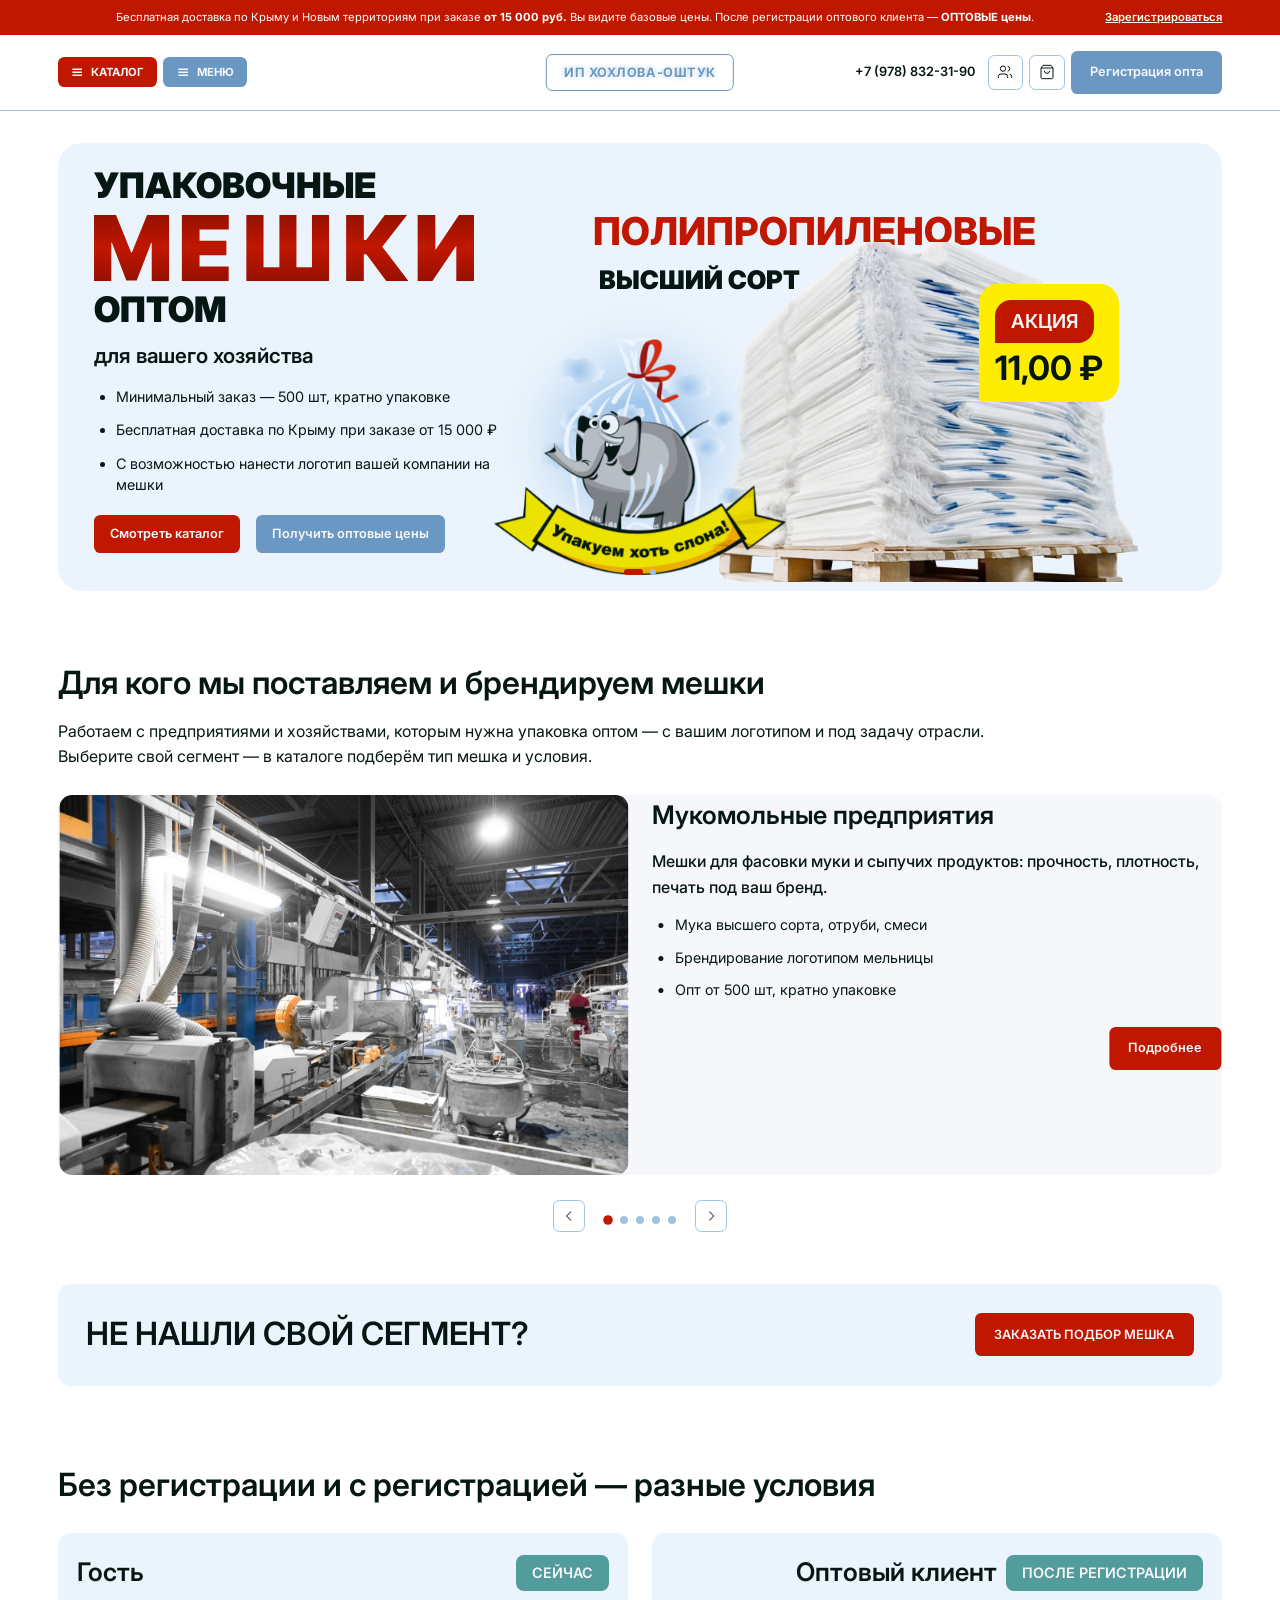
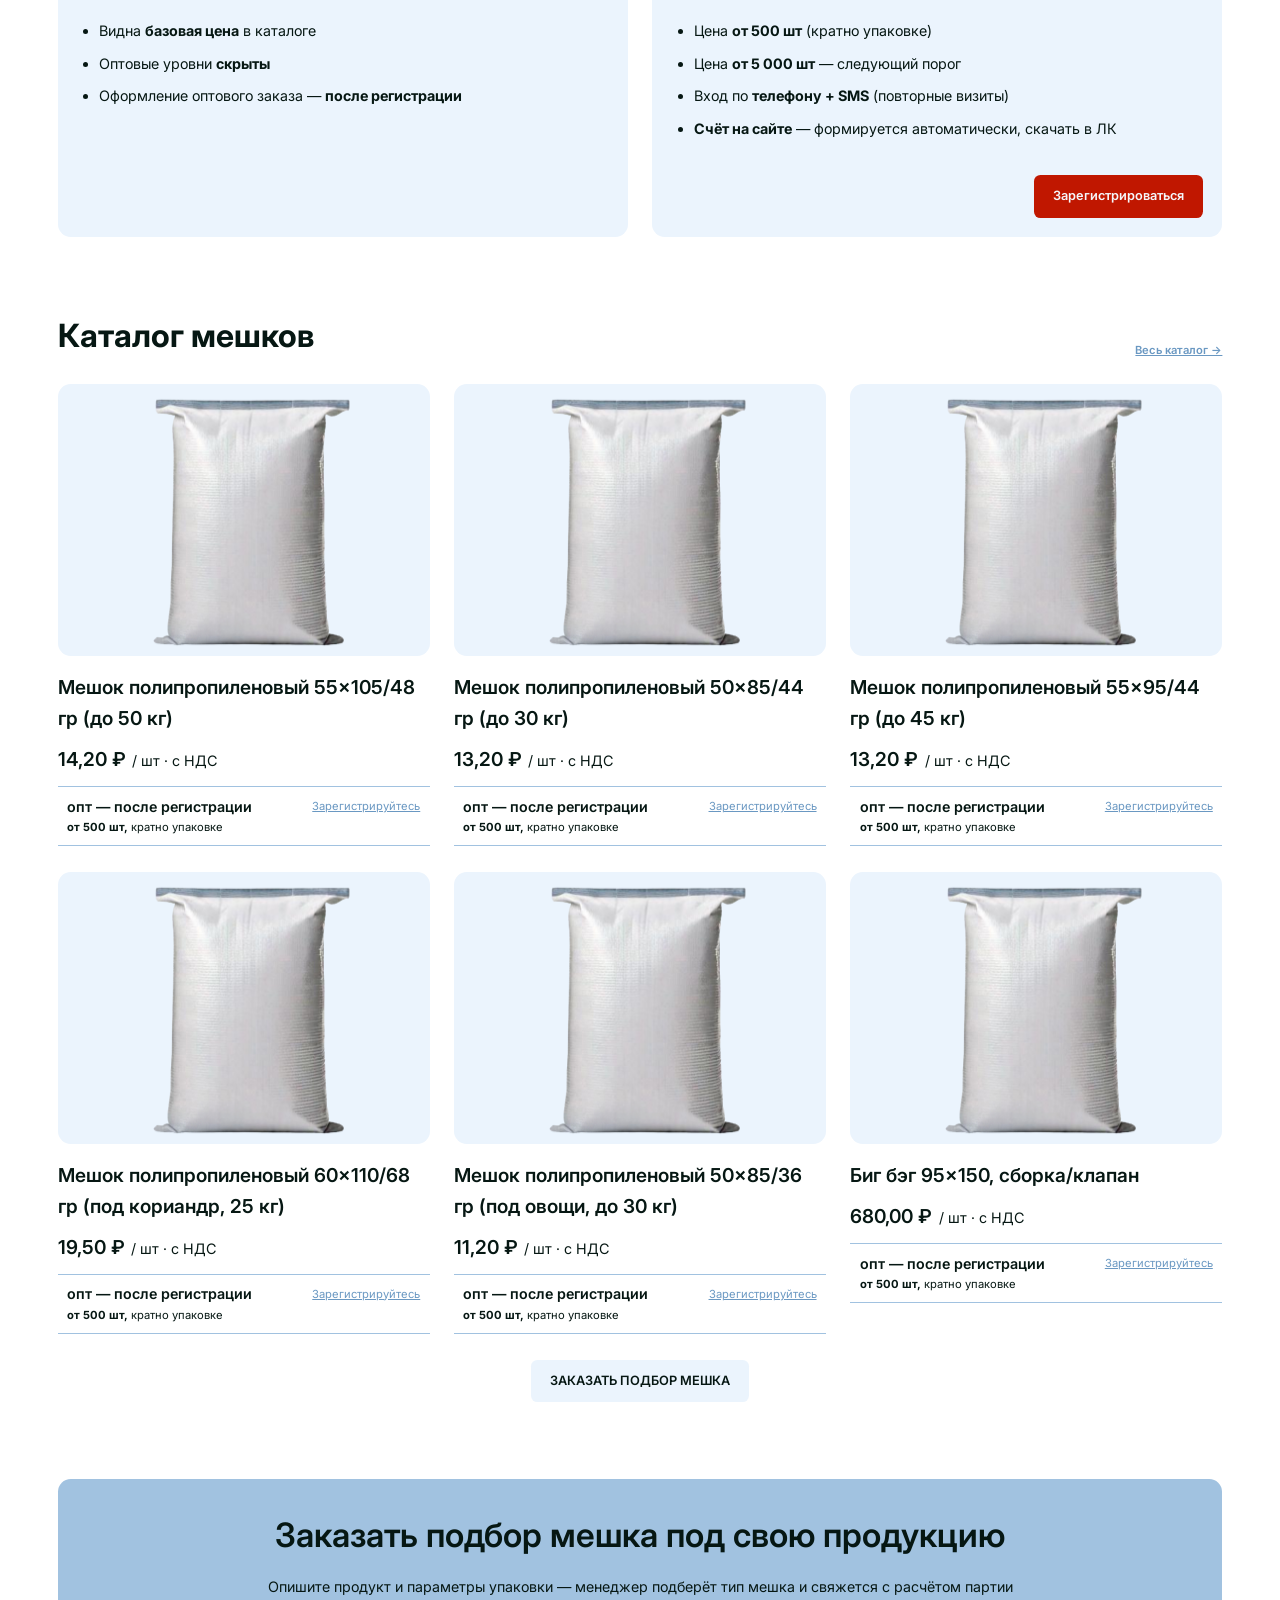
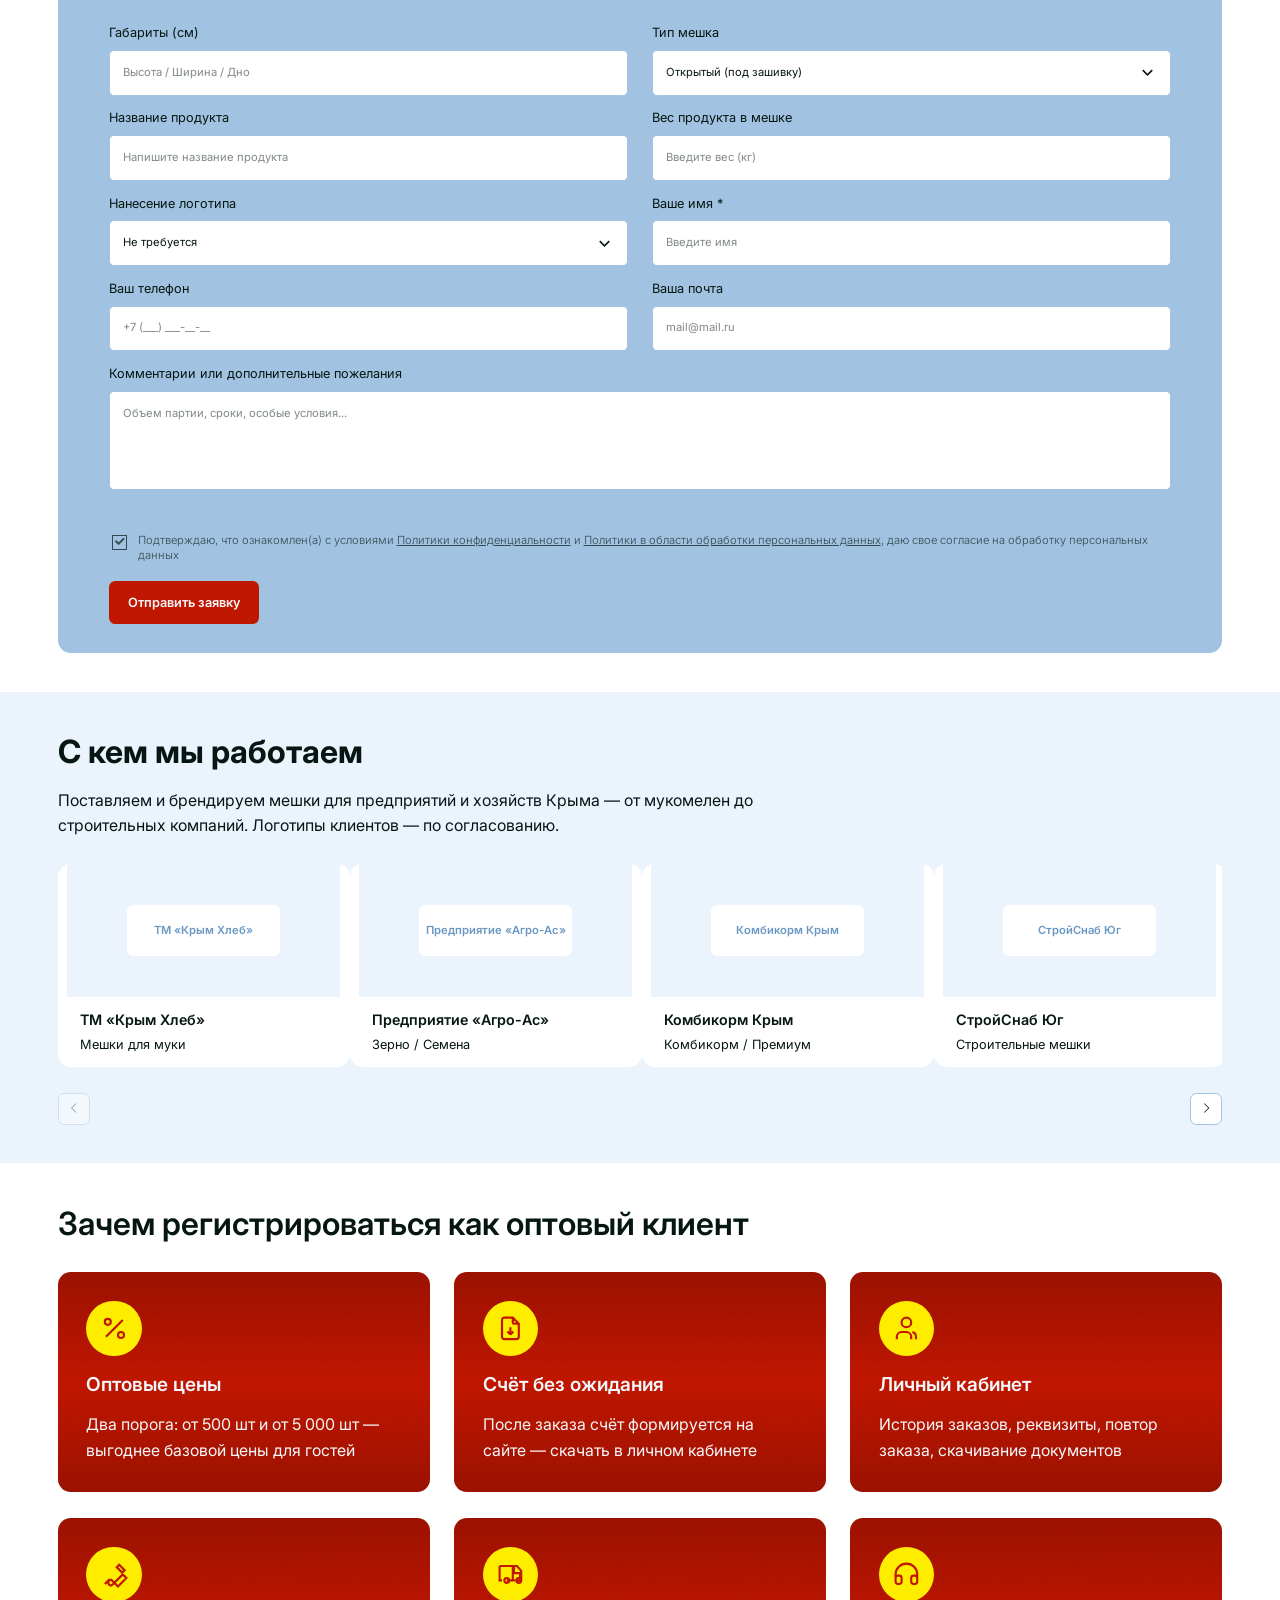
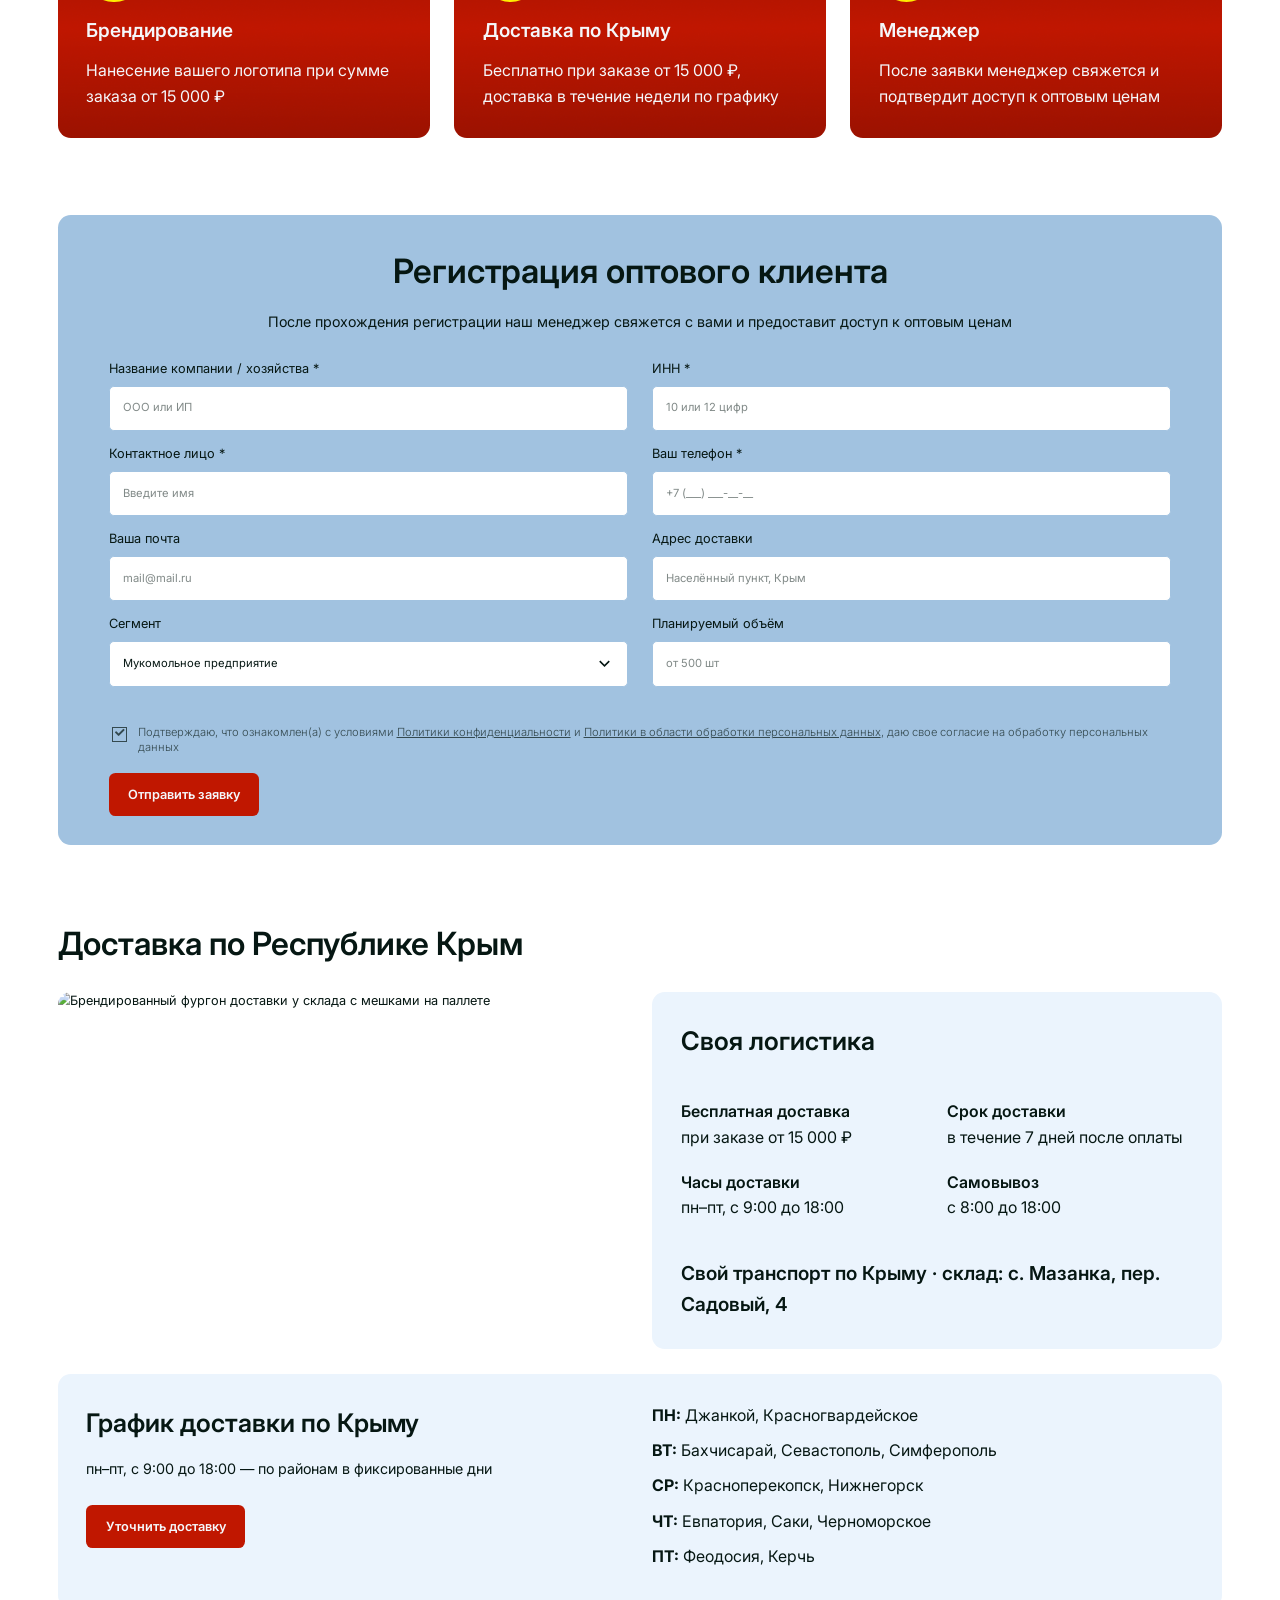
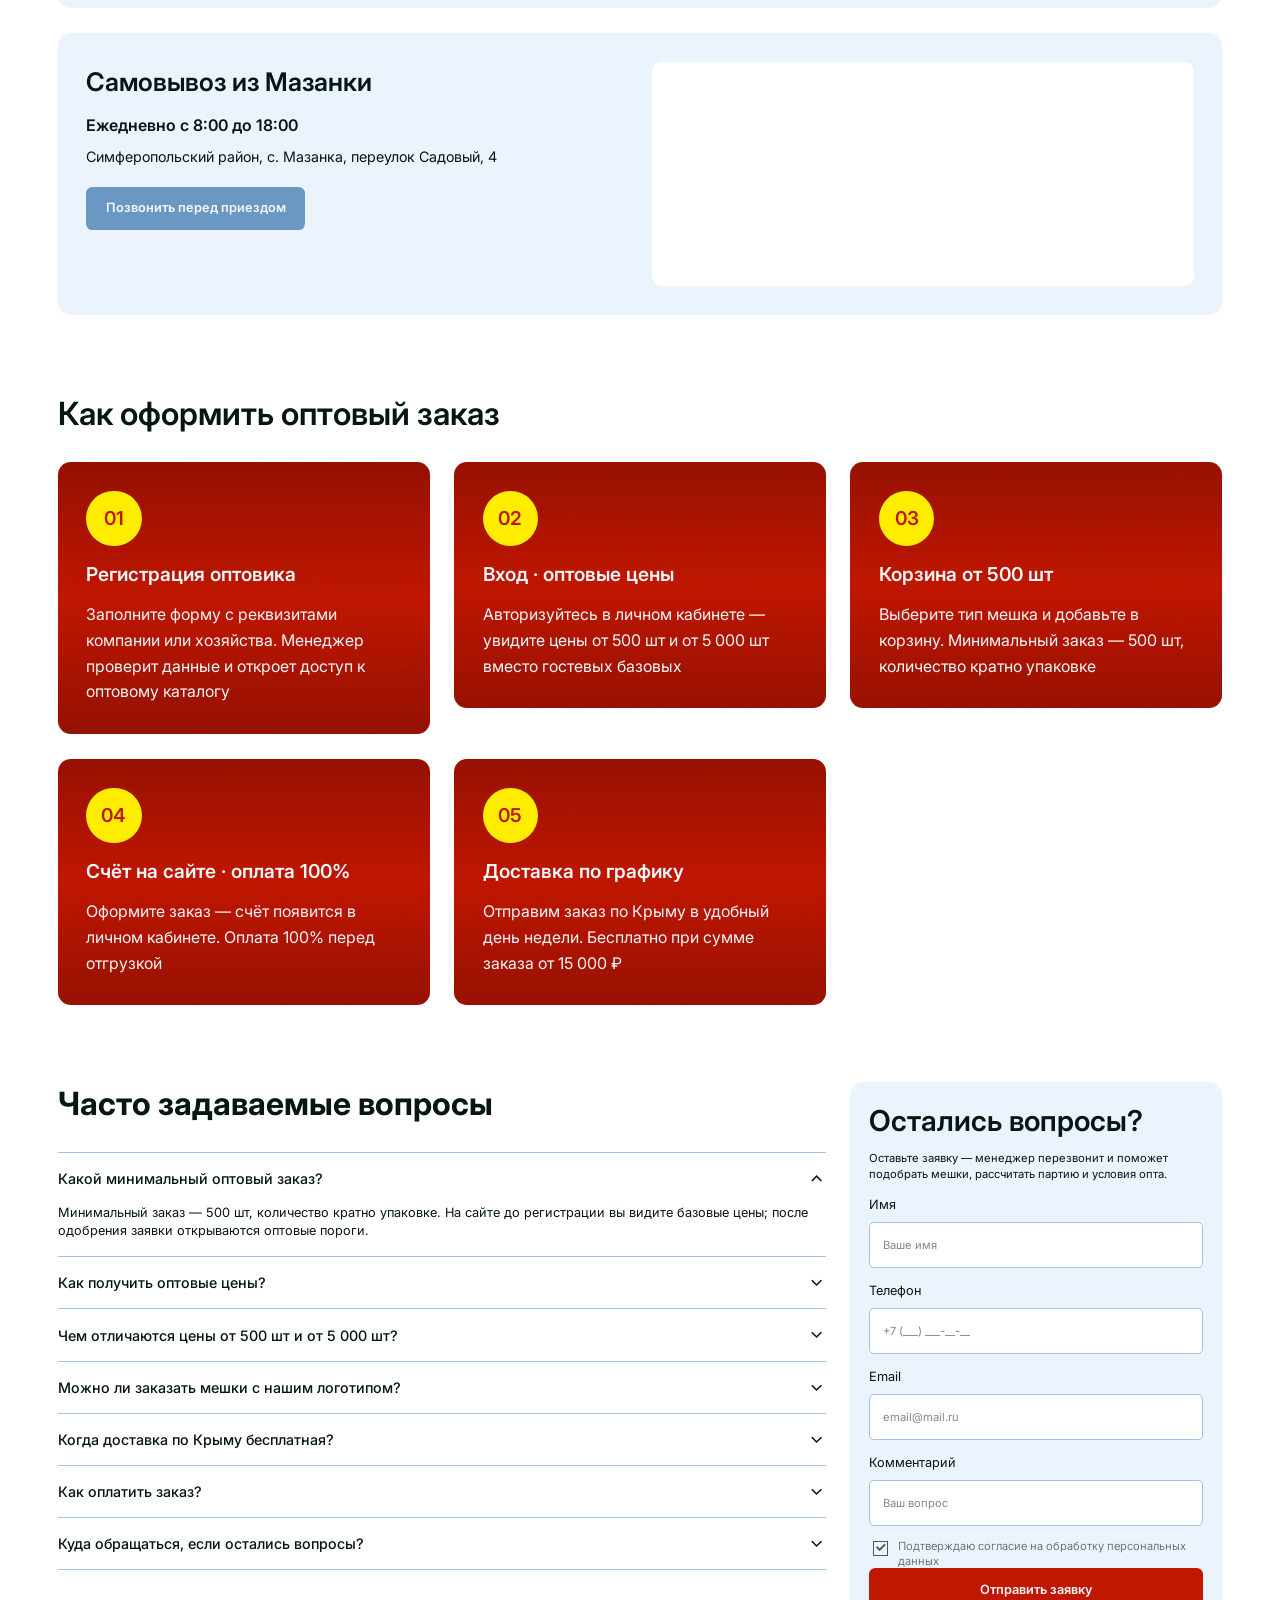
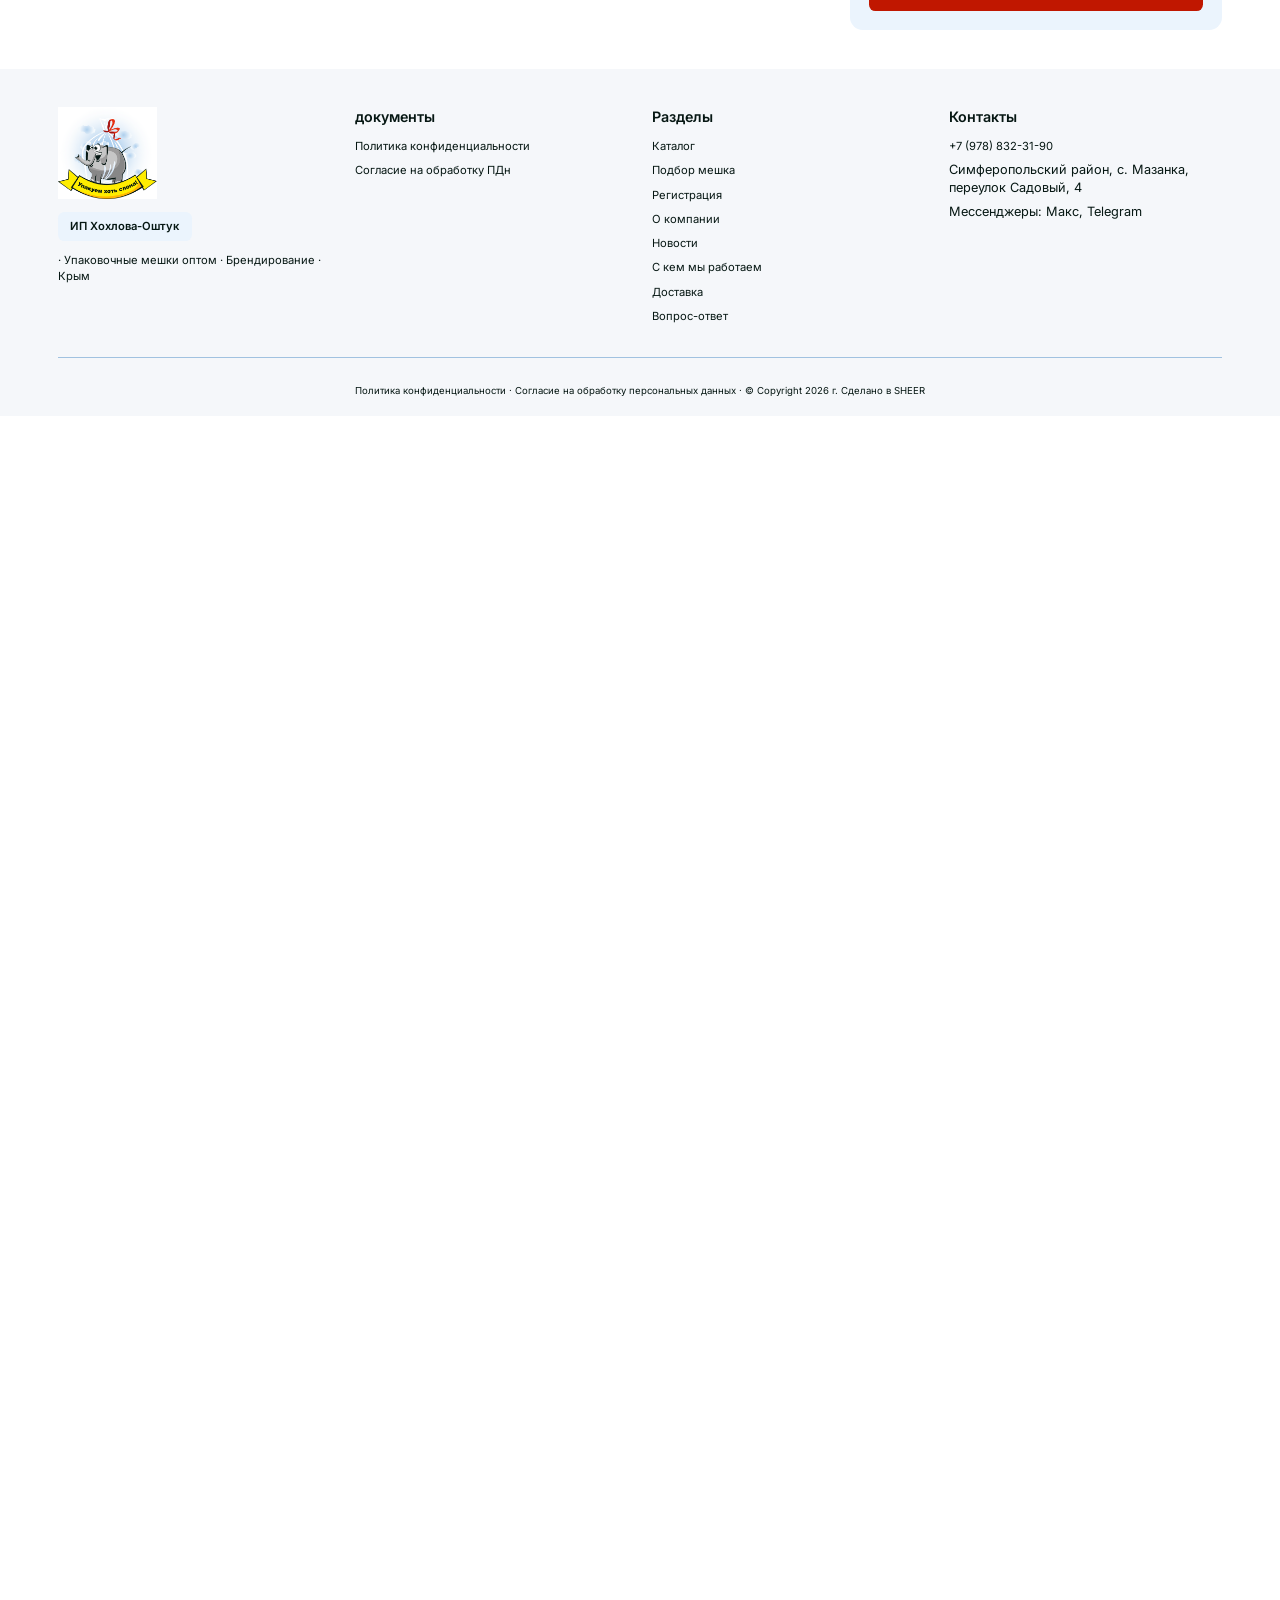
==== commit d53a4fac: "Обновить вёрстку: внутренние страницы, меню, доставка и UI. Добавлены каталог, карточка товара, дост" ====
--- a/index.html
+++ b/index.html
@@ -13,8 +13,8 @@
   <link rel="stylesheet" href="libs/fancybox/jquery.fancybox.min.css" />
   <link rel="stylesheet" href="libs/slick/slick.css" />
   <link rel="stylesheet" href="css/fonts.css" />
-  <link rel="stylesheet" href="css/main.css?ver=1" />
-  <link rel="stylesheet" href="css/media.css?ver=1" />
+  <link rel="stylesheet" href="css/main.css?ver=19" />
+  <link rel="stylesheet" href="css/media.css?ver=17" />
 </head>
 <body>
 
@@ -24,74 +24,101 @@
       <div class="container-main">
         <div class="row">
           <div class="col-12">
-            <p>
-              Бесплатная доставка по Крыму и Новым территориям при заказе
-              <strong>от 20 000 руб.</strong>
-              Вы видите базовые цены. После регистрации оптового клиента —
-              <strong>ОПТОВЫЕ цены</strong> от 500 шт и от 5 000 шт.
-              <a href="#register">Зарегистрироваться</a>
-            </p>
+            <div class="top-banner__inner">
+              <p class="top-banner__text">
+                Бесплатная доставка по Крыму и Новым территориям при заказе
+                <strong>от 15 000 руб.</strong>
+                Вы видите базовые цены. После регистрации оптового клиента —
+                <strong>ОПТОВЫЕ цены</strong>.
+              </p>
+              <a href="#register" class="top-banner__link">Зарегистрироваться</a>
+            </div>
           </div>
         </div>
       </div>
     </div>
   </div>
 
-  <!-- 2. Header -->
+  <!-- 2. Header (по Figma: Каталог + Меню | ИП по центру | телефон + иконки + регистрация) -->
   <header class="header default">
     <div class="container-fluid">
       <div class="container-main">
         <div class="row">
           <div class="col-12">
             <div class="header__wrapper">
-              <div class="sandwich" aria-label="Открыть меню">
-                <div class="sw-topper"></div>
-                <div class="sw-bottom"></div>
-                <div class="sw-footer"></div>
-              </div>
-              <a href="/" class="header__logo">
-                <img src="img/logo.png" alt="Упакуем хоть слона" width="52" height="48" />
-                <span class="header__logo-text">ИП Хохлова-Оштук</span>
-              </a>
-              <nav class="header__menu" aria-label="Основное меню">
-                <a href="#catalog">Каталог</a>
-                <a href="#segments">Для кого</a>
-                <a href="#bag-selection">Подбор мешка</a>
-                <a href="#delivery">Доставка</a>
-                <a href="#">О компании</a>
-                <a href="#">Новости</a>
-                <a href="#faq">Вопрос-ответ</a>
-              </nav>
+              <div class="header__left">
+                <a href="catalog.html" class="btn-header btn-header--red">
+                  <svg width="18" height="18" viewBox="0 0 24 24" fill="none" stroke="currentColor" stroke-width="2.5" aria-hidden="true"><path d="M4 7h16M4 12h16M4 17h16"/></svg>
+                  Каталог
+                </a>
+                <button type="button" class="btn-header btn-header--blue btn-header-menu" aria-label="Открыть меню" aria-expanded="false" aria-controls="menu-mobile">
+                  <svg width="18" height="18" viewBox="0 0 24 24" fill="none" stroke="currentColor" stroke-width="2.5" aria-hidden="true"><path d="M4 7h16M4 12h16M4 17h16"/></svg>
+                  Меню
+                </button>
+              </div>
+              <a href="/" class="header__brand" aria-label="ИП Хохлова-Оштук — на главную">ИП Хохлова-Оштук</a>
               <div class="header__right">
-                <a href="tel:+79781234567" class="header__phone">+7 (978) 123-45-67</a>
+                <a href="tel:+79788323190" class="header__phone">+7 (978) 832-31-90</a>
                 <a href="#" class="header__icon" aria-label="Войти">
                   <svg viewBox="0 0 24 24" fill="none" stroke="currentColor" stroke-width="1.5"><path d="M16 21v-2a4 4 0 0 0-4-4H6a4 4 0 0 0-4 4v2"/><circle cx="9" cy="7" r="4"/><path d="M22 21v-2a4 4 0 0 0-3-3.87M16 3.13a4 4 0 0 1 0 7.75"/></svg>
                 </a>
                 <a href="#" class="header__icon" aria-label="Корзина">
                   <svg viewBox="0 0 24 24" fill="none" stroke="currentColor" stroke-width="1.5"><path d="M6 2 3 6v14a2 2 0 0 0 2 2h14a2 2 0 0 0 2-2V6l-3-4Z"/><path d="M3 6h18M16 10a4 4 0 0 1-8 0"/></svg>
                 </a>
-                <a href="#register" class="btn-main">Регистрация опта</a>
-              </div>
-              <a href="tel:+79781234567" class="phone-mobile" aria-label="Позвонить">
-                <svg viewBox="0 0 24 24" fill="none" stroke="currentColor" stroke-width="1.5" aria-hidden="true"><path d="M22 16.92v3a2 2 0 0 1-2.18 2 19.79 19.79 0 0 1-8.63-3.07 19.5 19.5 0 0 1-6-6 19.79 19.79 0 0 1-3.07-8.67A2 2 0 0 1 4.11 2h3a2 2 0 0 1 2 1.72 12.84 12.84 0 0 0 .7 2.81 2 2 0 0 1-.45 2.11L8.09 9.91a16 16 0 0 0 6 6l1.27-1.27a2 2 0 0 1 2.11-.45 12.84 12.84 0 0 0 2.81.7A2 2 0 0 1 22 16.92z"/></svg>
-              </a>
+                <a href="#register" class="btn-main btn-main--blue btn-main--header">Регистрация опта</a>
+              </div>
             </div>
           </div>
         </div>
       </div>
     </div>
-    <div class="menu-mobile">
+    <div class="menu-mobile" id="menu-mobile">
       <div class="container-fluid">
         <div class="container-main">
-          <a href="tel:+79781234567">+7 (978) 123-45-67</a>
-          <a href="#catalog">Каталог</a>
-          <a href="#segments">Для кого</a>
-          <a href="#bag-selection">Подбор мешка</a>
-          <a href="#delivery">Доставка</a>
-          <a href="#">О компании</a>
-          <a href="#">Новости</a>
-          <a href="#faq">Вопрос-ответ</a>
-          <a href="#register" class="btn-main">Регистрация опта</a>
+          <div class="menu-mobile__inner">
+            <div class="menu-mobile__head">
+              <p class="menu-mobile__title">Меню</p>
+              <button type="button" class="menu-mobile__close" aria-label="Закрыть меню">
+                <svg width="20" height="20" viewBox="0 0 24 24" fill="none" stroke="currentColor" stroke-width="2" aria-hidden="true"><path d="M18 6 6 18M6 6l12 12"/></svg>
+              </button>
+            </div>
+            <a href="tel:+79788323190" class="menu-mobile__phone">
+              <span class="menu-mobile__phone-label">Позвонить на склад</span>
+              <span class="menu-mobile__phone-value">+7 (978) 832-31-90</span>
+            </a>
+            <div class="menu-mobile__body">
+              <div class="menu-mobile__group">
+                <p class="menu-mobile__label">Каталог и заказ</p>
+                <nav class="menu-mobile__nav" aria-label="Каталог и заказ">
+                  <a href="catalog.html" class="menu-mobile__link">Каталог мешков</a>
+                  <a href="#bag-selection" class="menu-mobile__link">Подбор мешка</a>
+                </nav>
+              </div>
+              <div class="menu-mobile__group">
+                <p class="menu-mobile__label">Для кого</p>
+                <nav class="menu-mobile__nav menu-mobile__nav--grid" aria-label="Направления">
+                  <a href="#segments" class="menu-mobile__link">Все направления</a>
+                  <a href="landing-mill.html" class="menu-mobile__link">Мукомольные</a>
+                  <a href="landing-agro.html" class="menu-mobile__link">Сельское хозяйство</a>
+                  <a href="landing-feed.html" class="menu-mobile__link">Комбикорма</a>
+                  <a href="landing-farm.html" class="menu-mobile__link">Фермеры</a>
+                  <a href="landing-build.html" class="menu-mobile__link">Строительные</a>
+                </nav>
+              </div>
+              <div class="menu-mobile__group">
+                <p class="menu-mobile__label">Компания и сервис</p>
+                <nav class="menu-mobile__nav" aria-label="Компания и сервис">
+                  <a href="delivery.html" class="menu-mobile__link">Доставка</a>
+                  <a href="about.html" class="menu-mobile__link">О компании</a>
+                  <a href="news.html" class="menu-mobile__link">Новости</a>
+                  <a href="#faq" class="menu-mobile__link">Вопрос-ответ</a>
+                </nav>
+              </div>
+            </div>
+            <div class="menu-mobile__footer">
+              <a href="#register" class="btn-main btn-main--blue">Регистрация опта</a>
+            </div>
+          </div>
         </div>
       </div>
     </div>
@@ -113,18 +140,20 @@
                 <!-- Slide 1 -->
                 <div class="hero-slide is-active">
                   <div class="hero-slide__inner">
-                    <p class="hero-slide__title">Упаковочные</p>
-                    <img src="img/hero-meshki.svg" alt="" class="hero-slide__meshki" decoding="async" />
-                    <p class="hero-slide__line3">оптом</p>
-                    <p class="hero-slide__subtitle">для вашего хозяйства</p>
-                    <ul class="hero-slide__bullets">
-                      <li>Минимальный заказ — 500 шт, кратно упаковке</li>
-                      <li>Бесплатная доставка по Крыму при заказе от 20 000 ₽</li>
-                      <li>С возможностью нанести логотип вашей компании на мешки</li>
-                    </ul>
-                    <div class="hero-slide__actions">
-                      <a href="#catalog" class="btn-main">Смотреть каталог</a>
-                      <a href="#register" class="btn-main btn-main--blue">Получить оптовые цены</a>
+                    <div class="hero-slide__content">
+                      <p class="hero-slide__title">Упаковочные</p>
+                      <img src="img/hero-meshki.svg" alt="" class="hero-slide__meshki" decoding="async" />
+                      <p class="hero-slide__line3">оптом</p>
+                      <p class="hero-slide__subtitle">для вашего хозяйства</p>
+                      <ul class="hero-slide__bullets">
+                        <li>Минимальный заказ — 500 шт, кратно упаковке</li>
+                        <li>Бесплатная доставка по Крыму при заказе от 15 000 ₽</li>
+                        <li>С возможностью нанести логотип вашей компании на мешки</li>
+                      </ul>
+                      <div class="hero-slide__actions">
+                        <a href="#catalog" class="btn-main">Смотреть каталог</a>
+                        <a href="#register" class="btn-main btn-main--blue">Получить оптовые цены</a>
+                      </div>
                     </div>
                     <p class="hero-slide__promo-title">Полипропиленовые</p>
                     <p class="hero-slide__promo-sub">ВЫСШИЙ СОРТ</p>
@@ -134,7 +163,7 @@
                     </div>
                     <div class="hero-slide__badge">
                       <span class="hero-slide__badge-label">АКЦИЯ</span>
-                      <p class="hero-slide__badge-price">16,42 ₽</p>
+                      <p class="hero-slide__badge-price">11,00 ₽</p>
                     </div>
                   </div>
                   <div class="hero-slide__mobile">
@@ -145,7 +174,7 @@
                       <img src="img/hero-bags.png" alt="Стопка мешков" class="hero-slide__bags-m" />
                       <div class="hero-slide__mobile-badge">
                         <span class="hero-slide__mobile-badge-label">АКЦИЯ</span>
-                        <p class="hero-slide__mobile-badge-price">16,42 ₽</p>
+                        <p class="hero-slide__mobile-badge-price">11,00 ₽</p>
                       </div>
                     </div>
                     <div class="hero-slide__mobile-text">
@@ -155,7 +184,7 @@
                       <p class="hero-slide__mobile-subtitle">для вашего хозяйства</p>
                       <ul class="hero-slide__mobile-bullets">
                         <li>Минимальный заказ — 500 шт, кратно упаковке</li>
-                        <li>Бесплатная доставка по Крыму при заказе от 20 000 ₽</li>
+                        <li>Бесплатная доставка по Крыму при заказе от 15 000 ₽</li>
                         <li>С возможностью нанести логотип вашей компании на мешки</li>
                       </ul>
                       <div class="hero-slide__mobile-actions">
@@ -169,18 +198,20 @@
                 <!-- Slide 2 -->
                 <div class="hero-slide">
                   <div class="hero-slide__inner">
-                    <p class="hero-slide__title">Брендируем</p>
-                    <img src="img/hero-meshki.svg" alt="" class="hero-slide__meshki" decoding="async" />
-                    <p class="hero-slide__line3">под логотип</p>
-                    <p class="hero-slide__subtitle">для вашего предприятия</p>
-                    <ul class="hero-slide__bullets">
-                      <li>Нанесение логотипа при заказе от 15 000 ₽</li>
-                      <li>Стабильные партии от 500 шт — кратно упаковке</li>
-                      <li>Работаем с мукомельнями, агро и строительными компаниями</li>
-                    </ul>
-                    <div class="hero-slide__actions">
-                      <a href="#catalog" class="btn-main">Смотреть каталог</a>
-                      <a href="#register" class="btn-main btn-main--blue">Получить оптовые цены</a>
+                    <div class="hero-slide__content">
+                      <p class="hero-slide__title">Брендируем</p>
+                      <img src="img/hero-meshki.svg" alt="" class="hero-slide__meshki" decoding="async" />
+                      <p class="hero-slide__line3">под логотип</p>
+                      <p class="hero-slide__subtitle">для вашего предприятия</p>
+                      <ul class="hero-slide__bullets">
+                        <li>Нанесение логотипа при заказе от 15 000 ₽</li>
+                        <li>Стабильные партии от 500 шт — кратно упаковке</li>
+                        <li>Работаем с мукомельнями, агро и строительными компаниями</li>
+                      </ul>
+                      <div class="hero-slide__actions">
+                        <a href="#catalog" class="btn-main">Смотреть каталог</a>
+                        <a href="#register" class="btn-main btn-main--blue">Получить оптовые цены</a>
+                      </div>
                     </div>
                     <p class="hero-slide__promo-title">Любой объём</p>
                     <p class="hero-slide__promo-sub">КАТАЛОГ</p>
@@ -244,6 +275,8 @@
 
           <div class="row">
             <div class="col-12">
+              <div class="segments-slider">
+                <div class="segments-slider__track">
               <article class="item-segment">
                 <div class="row">
                   <div class="col-12 col-md-6">
@@ -260,7 +293,7 @@
                       <li>Опт от 500 шт, кратно упаковке</li>
                     </ul>
                     <div class="item-segment__footer">
-                      <a href="#catalog" class="btn-main">В каталог</a>
+                      <a href="landing-mill.html" class="btn-main">Подробнее</a>
                     </div>
                   </div>
                 </div>
@@ -279,10 +312,10 @@
                     <ul class="item-segment__list">
                       <li>Зерно, семена, гранулы</li>
                       <li>Разные форматы и вместимость</li>
-                      <li>Доставка по Крыму от 10 000 ₽ бесплатно</li>
+                      <li>Доставка по Крыму от 15 000 ₽ бесплатно</li>
                     </ul>
                     <div class="item-segment__footer">
-                      <a href="#bag-selection" class="btn-main">Подобрать мешок</a>
+                      <a href="landing-agro.html" class="btn-main">Подробнее</a>
                     </div>
                   </div>
                 </div>
@@ -304,7 +337,7 @@
                       <li>Предоплата 100%, отгрузка после оплаты</li>
                     </ul>
                     <div class="item-segment__footer">
-                      <a href="#register" class="btn-main">Получить опт</a>
+                      <a href="landing-feed.html" class="btn-main">Подробнее</a>
                     </div>
                   </div>
                 </div>
@@ -326,7 +359,7 @@
                       <li>Счёт на сайте после оформления заказа</li>
                     </ul>
                     <div class="item-segment__footer">
-                      <a href="#register" class="btn-main">Зарегистрироваться</a>
+                      <a href="landing-farm.html" class="btn-main">Подробнее</a>
                     </div>
                   </div>
                 </div>
@@ -348,11 +381,18 @@
                       <li>Доставка по графику дней по Крыму</li>
                     </ul>
                     <div class="item-segment__footer">
-                      <a href="#catalog" class="btn-main">В каталог</a>
-                    </div>
-                  </div>
-                </div>
-              </article>
+                      <a href="landing-build.html" class="btn-main">Подробнее</a>
+                    </div>
+                  </div>
+                </div>
+              </article>
+                </div>
+                <div class="segments-slider__controls">
+                  <button type="button" class="segments-slider__arrow segments-slider__prev" aria-label="Предыдущий сегмент"><i class="fal fa-chevron-left"></i></button>
+                  <div class="segments-slider__dots"></div>
+                  <button type="button" class="segments-slider__arrow segments-slider__next" aria-label="Следующий сегмент"><i class="fal fa-chevron-right"></i></button>
+                </div>
+              </div>
             </div>
           </div>
 
@@ -419,73 +459,73 @@
             <div class="col-12">
               <div class="catalog-head">
                 <h2 class="title-section title-section--bold">Каталог мешков</h2>
-                <a href="#" class="catalog-head__link">Весь каталог →</a>
+                <a href="catalog.html" class="catalog-head__link">Весь каталог →</a>
               </div>
             </div>
           </div>
           <div class="row">
             <div class="col-12 col-sm-6 col-xl-4">
               <article class="item-product">
-                <div class="item-product__image"><img src="img/product-bag.png" alt="Мешок полипропиленовый 50×90" loading="lazy" /></div>
-                <h3 class="item-product__title">Мешок полипропиленовый 50×90</h3>
-                <div class="item-product__price"><span class="item-product__price-value">12,50 ₽</span><span class="item-product__price-note">/ шт · базовая</span></div>
+                <div class="item-product__image"><a href="product.html"><img src="img/product-bag.png" alt="Мешок полипропиленовый 55×105/48 гр" loading="lazy" /></a></div>
+                <h3 class="item-product__title"><a href="product.html">Мешок полипропиленовый 55×105/48 гр (до 50 кг)</a></h3>
+                <div class="item-product__price"><span class="item-product__price-value">14,20 ₽</span><span class="item-product__price-note">/ шт · с НДС</span></div>
                 <div class="item-product__wholesale">
-                  <div class="item-product__wholesale-head"><p class="item-product__wholesale-price">опт от 8,20 ₽</p><a href="#register" class="item-product__wholesale-link">Зарегистрируйтесь</a></div>
+                  <div class="item-product__wholesale-head"><p class="item-product__wholesale-price">опт — после регистрации</p><a href="#register" class="item-product__wholesale-link">Зарегистрируйтесь</a></div>
                   <p class="item-product__wholesale-note"><strong>от 500 шт, </strong>кратно упаковке</p>
                 </div>
               </article>
             </div>
             <div class="col-12 col-sm-6 col-xl-4">
               <article class="item-product">
-                <div class="item-product__image"><img src="img/product-bag.png" alt="Мешок полипропиленовый 55×95" loading="lazy" /></div>
-                <h3 class="item-product__title">Мешок полипропиленовый 55×95</h3>
-                <div class="item-product__price"><span class="item-product__price-value">13,20 ₽</span><span class="item-product__price-note">/ шт · базовая</span></div>
+                <div class="item-product__image"><a href="product.html"><img src="img/product-bag.png" alt="Мешок полипропиленовый 50×85/44 гр" loading="lazy" /></a></div>
+                <h3 class="item-product__title"><a href="product.html">Мешок полипропиленовый 50×85/44 гр (до 30 кг)</a></h3>
+                <div class="item-product__price"><span class="item-product__price-value">13,20 ₽</span><span class="item-product__price-note">/ шт · с НДС</span></div>
                 <div class="item-product__wholesale">
-                  <div class="item-product__wholesale-head"><p class="item-product__wholesale-price">опт от 8,90 ₽</p><a href="#register" class="item-product__wholesale-link">Зарегистрируйтесь</a></div>
+                  <div class="item-product__wholesale-head"><p class="item-product__wholesale-price">опт — после регистрации</p><a href="#register" class="item-product__wholesale-link">Зарегистрируйтесь</a></div>
                   <p class="item-product__wholesale-note"><strong>от 500 шт, </strong>кратно упаковке</p>
                 </div>
               </article>
             </div>
             <div class="col-12 col-sm-6 col-xl-4">
               <article class="item-product">
-                <div class="item-product__image"><img src="img/product-bag.png" alt="Мешок полипропиленовый 60×100" loading="lazy" /></div>
-                <h3 class="item-product__title">Мешок полипропиленовый 60×100</h3>
-                <div class="item-product__price"><span class="item-product__price-value">14,00 ₽</span><span class="item-product__price-note">/ шт · базовая</span></div>
+                <div class="item-product__image"><a href="product.html"><img src="img/product-bag.png" alt="Мешок полипропиленовый 55×95/44 гр" loading="lazy" /></a></div>
+                <h3 class="item-product__title"><a href="product.html">Мешок полипропиленовый 55×95/44 гр (до 45 кг)</a></h3>
+                <div class="item-product__price"><span class="item-product__price-value">13,20 ₽</span><span class="item-product__price-note">/ шт · с НДС</span></div>
                 <div class="item-product__wholesale">
-                  <div class="item-product__wholesale-head"><p class="item-product__wholesale-price">опт от 9,50 ₽</p><a href="#register" class="item-product__wholesale-link">Зарегистрируйтесь</a></div>
+                  <div class="item-product__wholesale-head"><p class="item-product__wholesale-price">опт — после регистрации</p><a href="#register" class="item-product__wholesale-link">Зарегистрируйтесь</a></div>
                   <p class="item-product__wholesale-note"><strong>от 500 шт, </strong>кратно упаковке</p>
                 </div>
               </article>
             </div>
             <div class="col-12 col-sm-6 col-xl-4">
               <article class="item-product">
-                <div class="item-product__image"><img src="img/product-bag.png" alt="Мешок полипропиленовый 70×110" loading="lazy" /></div>
-                <h3 class="item-product__title">Мешок полипропиленовый 70×110</h3>
-                <div class="item-product__price"><span class="item-product__price-value">15,80 ₽</span><span class="item-product__price-note">/ шт · базовая</span></div>
+                <div class="item-product__image"><a href="product.html"><img src="img/product-bag.png" alt="Мешок полипропиленовый 60×110/68 гр" loading="lazy" /></a></div>
+                <h3 class="item-product__title"><a href="product.html">Мешок полипропиленовый 60×110/68 гр (под кориандр, 25 кг)</a></h3>
+                <div class="item-product__price"><span class="item-product__price-value">19,50 ₽</span><span class="item-product__price-note">/ шт · с НДС</span></div>
                 <div class="item-product__wholesale">
-                  <div class="item-product__wholesale-head"><p class="item-product__wholesale-price">опт от 10,20 ₽</p><a href="#register" class="item-product__wholesale-link">Зарегистрируйтесь</a></div>
+                  <div class="item-product__wholesale-head"><p class="item-product__wholesale-price">опт — после регистрации</p><a href="#register" class="item-product__wholesale-link">Зарегистрируйтесь</a></div>
                   <p class="item-product__wholesale-note"><strong>от 500 шт, </strong>кратно упаковке</p>
                 </div>
               </article>
             </div>
             <div class="col-12 col-sm-6 col-xl-4">
               <article class="item-product">
-                <div class="item-product__image"><img src="img/product-bag.png" alt="Мешок полипропиленовый 80×120" loading="lazy" /></div>
-                <h3 class="item-product__title">Мешок полипропиленовый 80×120</h3>
-                <div class="item-product__price"><span class="item-product__price-value">17,50 ₽</span><span class="item-product__price-note">/ шт · базовая</span></div>
+                <div class="item-product__image"><a href="product.html"><img src="img/product-bag.png" alt="Мешок полипропиленовый 50×85/36 гр" loading="lazy" /></a></div>
+                <h3 class="item-product__title"><a href="product.html">Мешок полипропиленовый 50×85/36 гр (под овощи, до 30 кг)</a></h3>
+                <div class="item-product__price"><span class="item-product__price-value">11,20 ₽</span><span class="item-product__price-note">/ шт · с НДС</span></div>
                 <div class="item-product__wholesale">
-                  <div class="item-product__wholesale-head"><p class="item-product__wholesale-price">опт от 11,40 ₽</p><a href="#register" class="item-product__wholesale-link">Зарегистрируйтесь</a></div>
+                  <div class="item-product__wholesale-head"><p class="item-product__wholesale-price">опт — после регистрации</p><a href="#register" class="item-product__wholesale-link">Зарегистрируйтесь</a></div>
                   <p class="item-product__wholesale-note"><strong>от 500 шт, </strong>кратно упаковке</p>
                 </div>
               </article>
             </div>
             <div class="col-12 col-sm-6 col-xl-4">
               <article class="item-product">
-                <div class="item-product__image"><img src="img/product-bag.png" alt="Мешок полипропиленовый 90×130" loading="lazy" /></div>
-                <h3 class="item-product__title">Мешок полипропиленовый 90×130</h3>
-                <div class="item-product__price"><span class="item-product__price-value">19,20 ₽</span><span class="item-product__price-note">/ шт · базовая</span></div>
+                <div class="item-product__image"><a href="product.html"><img src="img/product-bag.png" alt="Биг бэг 95×150" loading="lazy" /></a></div>
+                <h3 class="item-product__title"><a href="product.html">Биг бэг 95×150, сборка/клапан</a></h3>
+                <div class="item-product__price"><span class="item-product__price-value">680,00 ₽</span><span class="item-product__price-note">/ шт · с НДС</span></div>
                 <div class="item-product__wholesale">
-                  <div class="item-product__wholesale-head"><p class="item-product__wholesale-price">опт от 12,60 ₽</p><a href="#register" class="item-product__wholesale-link">Зарегистрируйтесь</a></div>
+                  <div class="item-product__wholesale-head"><p class="item-product__wholesale-price">опт — после регистрации</p><a href="#register" class="item-product__wholesale-link">Зарегистрируйтесь</a></div>
                   <p class="item-product__wholesale-note"><strong>от 500 шт, </strong>кратно упаковке</p>
                 </div>
               </article>
@@ -687,7 +727,7 @@
               <article class="benefit-card">
                 <div class="benefit-card__icon"><svg viewBox="0 0 24 24" fill="none" stroke="currentColor" stroke-width="1.8"><path d="M5 17H3V6a1 1 0 0 1 1-1h10v12m0 0H9m5 0h2m-9 0a2 2 0 1 0 4 0m-4 0a2 2 0 1 1 4 0m7 0h2v-6h-5V5h2.5L21 9v8h-2m-2 0a2 2 0 1 0 4 0 2 2 0 0 0-4 0Z"/></svg></div>
                 <h3 class="benefit-card__title">Доставка по Крыму</h3>
-                <p class="benefit-card__text">Бесплатно при заказе от 20 000 ₽, доставка в течение недели по графику</p>
+                <p class="benefit-card__text">Бесплатно при заказе от 15 000 ₽, доставка в течение недели по графику</p>
               </article>
             </div>
             <div class="col-12 col-sm-6 col-xl-4">
@@ -800,7 +840,7 @@
           <div class="row">
             <div class="col-12 col-lg-6">
               <div class="delivery-map">
-                <img src="img/delivery-map.png" alt="Карта доставки по Крыму" loading="lazy" />
+                <img src="img/delivery-van.jpg" alt="Брендированный фургон доставки у склада с мешками на паллете" width="800" height="500" loading="lazy" />
               </div>
             </div>
             <div class="col-12 col-lg-6">
@@ -809,14 +849,22 @@
                 <div class="delivery-info__grid">
                   <div>
                     <p class="delivery-info__item-title">Бесплатная доставка</p>
-                    <p class="delivery-info__item-text">при заказе от 20 000 ₽</p>
+                    <p class="delivery-info__item-text">при заказе от 15 000 ₽</p>
                   </div>
                   <div>
                     <p class="delivery-info__item-title">Срок доставки</p>
                     <p class="delivery-info__item-text">в течение 7 дней после оплаты</p>
                   </div>
-                </div>
-                <p class="delivery-info__note">Свой транспорт по Крыму</p>
+                  <div>
+                    <p class="delivery-info__item-title">Часы доставки</p>
+                    <p class="delivery-info__item-text">пн–пт, с 9:00 до 18:00</p>
+                  </div>
+                  <div>
+                    <p class="delivery-info__item-title">Самовывоз</p>
+                    <p class="delivery-info__item-text">с 8:00 до 18:00</p>
+                  </div>
+                </div>
+                <p class="delivery-info__note">Свой транспорт по Крыму · склад: с. Мазанка, пер. Садовый, 4</p>
               </article>
             </div>
           </div>
@@ -825,9 +873,9 @@
               <div class="delivery-schedule">
                 <div class="row">
                   <div class="col-12 col-lg-6">
-                    <h3 class="delivery-schedule__title">График по дням недели</h3>
-                    <p class="delivery-schedule__descr">Доставляем по районам Крыма в фиксированные дни</p>
-                    <a href="#" class="btn-main">Подробнее о доставке</a>
+                    <h3 class="delivery-schedule__title">График доставки по Крыму</h3>
+                    <p class="delivery-schedule__descr">пн–пт, с 9:00 до 18:00 — по районам в фиксированные дни</p>
+                    <a href="tel:+79788323190" class="btn-main">Уточнить доставку</a>
                   </div>
                   <div class="col-12 col-lg-6">
                     <ul class="delivery-schedule__list">
@@ -842,6 +890,30 @@
               </div>
             </div>
           </div>
+          <div class="row">
+            <div class="col-12">
+              <article class="delivery-pickup">
+                <div class="row">
+                  <div class="col-12 col-lg-6">
+                    <h3 class="delivery-pickup__title">Самовывоз из Мазанки</h3>
+                    <p class="delivery-pickup__hours">Ежедневно с 8:00 до 18:00</p>
+                    <p class="delivery-pickup__address">Симферопольский район, с. Мазанка, переулок Садовый, 4</p>
+                    <a href="tel:+79788323190" class="btn-main btn-main--blue">Позвонить перед приездом</a>
+                  </div>
+                  <div class="col-12 col-lg-6">
+                    <div class="delivery-pickup__map">
+                      <iframe
+                        src="https://yandex.ru/map-widget/v1/?text=%D0%A1%D0%B8%D0%BC%D1%84%D0%B5%D1%80%D0%BE%D0%BF%D0%BE%D0%BB%D1%8C%D1%81%D0%BA%D0%B8%D0%B9+%D1%80%D0%B0%D0%B9%D0%BE%D0%BD%2C+%D1%81.+%D0%9C%D0%B0%D0%B7%D0%B0%D0%BD%D0%BA%D0%B0%2C+%D0%BF%D0%B5%D1%80%D0%B5%D1%83%D0%BB%D0%BE%D0%BA+%D0%A1%D0%B0%D0%B4%D0%BE%D0%B2%D1%8B%D0%B9%2C+4&z=15&l=map"
+                        title="Склад самовывоза — с. Мазанка, пер. Садовый, 4"
+                        loading="lazy"
+                        allowfullscreen
+                      ></iframe>
+                    </div>
+                  </div>
+                </div>
+              </article>
+            </div>
+          </div>
         </div>
       </div>
     </section>
@@ -888,7 +960,7 @@
               <article class="step-card">
                 <div class="step-card__num">05</div>
                 <h3 class="step-card__title">Доставка по графику</h3>
-                <p class="step-card__text">Отправим заказ по Крыму в удобный день недели. Бесплатно при сумме заказа от 10 000 ₽</p>
+                <p class="step-card__text">Отправим заказ по Крыму в удобный день недели. Бесплатно при сумме заказа от 15 000 ₽</p>
               </article>
             </div>
           </div>
@@ -937,7 +1009,7 @@
                     <span>Когда доставка по Крыму бесплатная?</span>
                     <svg class="item-question__icon" viewBox="0 0 24 24" fill="none" stroke="currentColor" stroke-width="2"><path d="m6 9 6 6 6-6"/></svg>
                   </button>
-                  <div class="item-question__content">Бесплатная доставка при заказе от 20 000 ₽. Отправляем в течение 7 дней после оплаты по графику дней недели.</div>
+                  <div class="item-question__content">Бесплатная доставка при заказе от 15 000 ₽. Отправляем в течение 7 дней после оплаты по графику: пн–пт с 9:00 до 18:00. Самовывоз из с. Мазанка — с 8:00 до 18:00.</div>
                 </div>
                 <div class="item-question">
                   <button type="button" class="item-question__trigger" aria-expanded="false">
@@ -951,7 +1023,7 @@
                     <span>Куда обращаться, если остались вопросы?</span>
                     <svg class="item-question__icon" viewBox="0 0 24 24" fill="none" stroke="currentColor" stroke-width="2"><path d="m6 9 6 6 6-6"/></svg>
                   </button>
-                  <div class="item-question__content">Позвоните по телефону +7 (978) 123-45-67 или оставьте заявку в форме справа — менеджер перезвонит.</div>
+                  <div class="item-question__content">Позвоните по телефону +7 (978) 832-31-90, напишите в Макс или Telegram — или оставьте заявку в форме справа. Менеджер перезвонит.</div>
                 </div>
               </div>
             </div>
@@ -1015,21 +1087,22 @@
           <div class="col-12 col-md-6 col-xl-3 footer__col">
             <h3 class="footer__title">Разделы</h3>
             <ul class="footer__links">
-              <li><a href="#catalog">Каталог</a></li>
+              <li><a href="catalog.html">Каталог</a></li>
               <li><a href="#bag-selection">Подбор мешка</a></li>
               <li><a href="#register">Регистрация</a></li>
-              <li><a href="#">О компании</a></li>
-              <li><a href="#">Новости</a></li>
+              <li><a href="about.html">О компании</a></li>
+              <li><a href="news.html">Новости</a></li>
               <li><a href="#partners">С кем мы работаем</a></li>
-              <li><a href="#delivery">Доставка</a></li>
+              <li><a href="delivery.html">Доставка</a></li>
               <li><a href="#faq">Вопрос-ответ</a></li>
             </ul>
           </div>
           <div class="col-12 col-md-6 col-xl-3 footer__col">
             <h3 class="footer__title">Контакты</h3>
             <ul class="footer__links">
-              <li><a href="tel:+79781234567">+7 (978) 123-45-67</a></li>
-              <li><a href="mailto:info@example.ru">Email: info@example.ru</a></li>
+              <li><a href="tel:+79788323190">+7 (978) 832-31-90</a></li>
+              <li>Симферопольский район, с. Мазанка,<br />переулок Садовый, 4</li>
+              <li class="footer__messengers">Мессенджеры: Макс, Telegram</li>
             </ul>
           </div>
         </div>
@@ -1048,6 +1121,6 @@
   <script src="libs/fancybox/jquery.fancybox.min.js"></script>
   <script src="libs/slick/slick.min.js"></script>
   <script src="libs/mask/jquery.maskedinput.js"></script>
-  <script src="js/common.js?ver=1"></script>
+  <script src="js/common.js?ver=13"></script>
 </body>
 </html>
--- a/css/main.css
+++ b/css/main.css
@@ -2,6 +2,11 @@
 *:-moz-placeholder            { color: #061713; opacity: 0.5; }
 *::-moz-placeholder           { color: #061713; opacity: 0.5; }
 *:-ms-input-placeholder       { color: #061713; opacity: 0.5; }
+
+html {
+  /* Макет 1920px — при 100% зуме браузера крупно; 0.8 = как на скрине при 80% */
+  zoom: 0.8;
+}
 
 :root {
   --color-dark: #061713;
@@ -14,6 +19,11 @@
   --color-gray: #F5F7FA;
   --color-teal: #529c9c;
   --font: 'Inter', Arial, sans-serif;
+  --space-section-y: 48px;
+  --space-block: 32px;
+  --space-stack: 32px;
+  --space-inner: 16px;
+  --space-text: 12px;
 }
 
 body {
@@ -77,14 +87,30 @@
   padding: 12px 0;
 }
 
-.top-banner p {
+.top-banner__inner {
+  display: flex;
+  align-items: center;
+  justify-content: center;
+  gap: 16px;
+}
+
+.top-banner__text {
+  margin: 0;
   text-align: center;
-}
-
-.top-banner a {
+  flex: 1;
+}
+
+.top-banner__link {
+  flex-shrink: 0;
   font-weight: 600;
   text-decoration: underline;
-  margin-left: 8px;
+  color: #fff;
+  white-space: nowrap;
+}
+
+.top-banner__link:hover {
+  color: #fff;
+  opacity: 0.9;
 }
 
 .top-banner strong {
@@ -115,51 +141,79 @@
   display: flex;
   align-items: center;
   justify-content: space-between;
-  padding: 20px 0;
+  padding: 12px 0;
   position: relative;
-}
-
-.header__logo {
-  display: flex;
-  align-items: center;
-  gap: 12px;
+  min-height: 64px;
+}
+
+.header__left {
+  display: flex;
+  align-items: center;
+  gap: 8px;
   flex-shrink: 0;
-}
-
-.header__logo img {
-  width: 52px;
-  height: auto;
-}
-
-.header__logo-text {
-  display: inline-block;
-  padding: 8px 16px;
+  z-index: 2;
+}
+
+.btn-header {
+  display: inline-flex;
+  align-items: center;
+  gap: 8px;
+  padding: 10px 12px;
+  border-radius: 8px;
+  border: none;
+  font-size: 12px;
+  font-weight: 700;
+  line-height: 1;
+  text-transform: uppercase;
+  text-decoration: none;
+  cursor: pointer;
+  transition: background 0.2s, color 0.2s;
+}
+
+.btn-header--red {
+  background: var(--color-red);
+  color: var(--color-gray);
+}
+
+.btn-header--red:hover {
+  background: var(--color-red-hover);
+  color: var(--color-gray);
+}
+
+.btn-header--blue {
+  background: var(--color-blue);
+  color: var(--color-gray);
+}
+
+.btn-header--blue:hover,
+.btn-header-menu.active {
+  background: #5a88b2;
+  color: var(--color-gray);
+}
+
+.header__brand {
+  position: absolute;
+  left: 50%;
+  transform: translateX(-50%);
+  padding: 10px 18px;
   border: 1px solid var(--color-blue);
   border-radius: 8px;
   font-size: 14px;
   font-weight: 700;
+  line-height: 1.2;
   text-transform: uppercase;
+  letter-spacing: 0.04em;
   color: var(--color-blue);
   text-shadow: 1px 1px 0 #fff, 0 0 6px rgba(161, 194, 224, 0.9);
-}
-
-.header__menu {
-  display: flex;
-  flex-wrap: wrap;
-  align-items: center;
-  justify-content: center;
-  flex: 1;
-}
-
-.header__menu a {
-  padding: 8px 12px;
-  font-size: 14px;
-  font-weight: 500;
-  border-radius: 8px;
-}
-
-.header__menu a:hover {
-  background: var(--color-sky);
+  text-decoration: none;
+  white-space: nowrap;
+  z-index: 1;
+  transition: border-color 0.2s, color 0.2s;
+}
+
+.header__brand:hover {
+  color: #5a88b2;
+  border-color: #5a88b2;
 }
 
 .header__right {
@@ -167,6 +221,13 @@
   align-items: center;
   gap: 8px;
   flex-shrink: 0;
+  z-index: 2;
+}
+
+.btn-main--header {
+  padding: 10px 16px;
+  font-size: 14px;
+  font-weight: 600;
 }
 
 .header__phone {
@@ -199,79 +260,155 @@
   height: 20px;
 }
 
-.sandwich {
+.menu-mobile {
   display: none;
-  width: 44px;
-  height: 44px;
-  position: relative;
-  cursor: pointer;
-  border-radius: 8px;
-  background: var(--color-blue);
-  flex-shrink: 0;
-}
-
-.sandwich .sw-topper,
-.sandwich .sw-bottom,
-.sandwich .sw-footer {
   position: absolute;
-  left: 11px;
-  right: 11px;
-  height: 2px;
-  background: var(--color-gray);
-  transition: all 0.3s;
-}
-
-.sandwich .sw-topper { top: 14px; }
-.sandwich .sw-bottom { top: 21px; }
-.sandwich .sw-footer { top: 28px; }
-
-.sandwich.active .sw-topper {
-  top: 21px;
-  transform: rotate(45deg);
-}
-
-.sandwich.active .sw-bottom {
-  opacity: 0;
-}
-
-.sandwich.active .sw-footer {
-  top: 21px;
-  transform: rotate(-45deg);
-}
-
-.phone-mobile {
-  display: none;
-  width: 44px;
-  height: 44px;
+  top: 100%;
+  left: 0;
+  right: 0;
+  z-index: 501;
+  background: #fff;
+  border-top: 1px solid var(--color-light-blue);
+  box-shadow: 0 16px 40px rgba(6, 23, 19, 0.1);
+  max-height: calc(100vh - 80px);
+  overflow-y: auto;
+}
+
+.menu-mobile__inner {
+  padding: 16px 0 24px;
+}
+
+.menu-mobile__head {
+  display: flex;
+  align-items: center;
+  justify-content: space-between;
+  padding: 0 20px 14px;
+  margin-bottom: 16px;
+  border-bottom: 1px solid var(--color-light-blue);
+}
+
+.menu-mobile__title {
+  margin: 0;
+  font-size: 18px;
+  font-weight: 700;
+  line-height: 1.2;
+}
+
+.menu-mobile__close {
+  display: flex;
   align-items: center;
   justify-content: center;
+  width: 40px;
+  height: 40px;
+  padding: 0;
   border: 1px solid var(--color-light-blue);
   border-radius: 8px;
+  background: #fff;
   color: var(--color-dark);
-}
-
-.menu-mobile {
-  display: none;
-  background: #fff;
+  cursor: pointer;
+  transition: background 0.2s, border-color 0.2s;
+}
+
+.menu-mobile__close:hover {
+  background: var(--color-sky);
+  border-color: var(--color-blue);
+}
+
+.menu-mobile__phone {
+  display: flex;
+  flex-direction: column;
+  gap: 4px;
+  margin: 0 20px 20px;
+  padding: 16px 18px;
+  background: var(--color-sky);
+  border-radius: 12px;
+  text-decoration: none;
+  transition: background 0.2s;
+}
+
+.menu-mobile__phone:hover {
+  background: #dceaf8;
+}
+
+.menu-mobile__phone-label {
+  font-size: 11px;
+  font-weight: 600;
+  text-transform: uppercase;
+  letter-spacing: 0.04em;
+  color: var(--color-blue);
+}
+
+.menu-mobile__phone-value {
+  font-size: 20px;
+  font-weight: 700;
+  line-height: 1.2;
+  color: var(--color-dark);
+}
+
+.menu-mobile__body {
+  display: flex;
+  flex-direction: column;
+  gap: 18px;
+  padding: 0 20px;
+}
+
+.menu-mobile__group {
+  margin: 0;
+}
+
+.menu-mobile__label {
+  margin: 0 0 8px;
+  font-size: 11px;
+  font-weight: 600;
+  text-transform: uppercase;
+  letter-spacing: 0.04em;
+  color: var(--color-blue);
+}
+
+.menu-mobile__nav {
+  display: flex;
+  flex-direction: column;
+  gap: 4px;
+}
+
+.menu-mobile__nav--grid {
+  display: grid;
+  grid-template-columns: 1fr 1fr;
+  gap: 4px;
+}
+
+.menu-mobile__link {
+  display: block;
+  padding: 12px 14px;
+  font-size: 15px;
+  font-weight: 500;
+  line-height: 1.3;
+  color: var(--color-dark);
+  text-decoration: none;
+  border-radius: 10px;
+  transition: background 0.2s, color 0.2s;
+}
+
+.menu-mobile__link:hover {
+  background: var(--color-sky);
+}
+
+.menu-mobile__link.is-active {
+  background: var(--color-sky);
+  font-weight: 600;
+  color: var(--color-red);
+}
+
+.menu-mobile__footer {
+  margin-top: 20px;
+  padding: 16px 20px 0;
   border-top: 1px solid var(--color-light-blue);
-  padding: 12px 0 20px;
-}
-
-.menu-mobile a {
+}
+
+.menu-mobile__footer .btn-main {
   display: block;
-  padding: 10px 20px;
-  font-size: 14px;
-  font-weight: 500;
-  border-radius: 8px;
-}
-
-.menu-mobile a:hover {
-  background: var(--color-sky);
-}
-
-.menu-mobile .btn-main {
-  display: block;
-  margin: 8px 20px 0;
+  width: 100%;
+  margin: 0;
   text-align: center;
 }
 
@@ -281,6 +418,41 @@
   inset: 0;
   background: rgba(6, 23, 19, 0.4);
   z-index: 499;
+}
+
+.btn-scroll-top {
+  position: fixed;
+  right: 24px;
+  bottom: 24px;
+  z-index: 400;
+  width: 48px;
+  height: 48px;
+  display: flex;
+  align-items: center;
+  justify-content: center;
+  padding: 0;
+  border: none;
+  border-radius: 50%;
+  background: var(--color-blue);
+  color: #fff;
+  font-size: 18px;
+  line-height: 1;
+  cursor: pointer;
+  box-shadow: 0 8px 24px rgba(106, 152, 194, 0.4);
+  opacity: 0;
+  visibility: hidden;
+  transform: translateY(12px);
+  transition: opacity 0.25s, visibility 0.25s, transform 0.25s, background 0.2s;
+}
+
+.btn-scroll-top.is-visible {
+  opacity: 1;
+  visibility: visible;
+  transform: translateY(0);
+}
+
+.btn-scroll-top:hover {
+  background: #5a88b2;
 }
 
 body.body--menu {
@@ -351,19 +523,31 @@
 }
 
 .descr-section {
-  margin-top: 20px;
+  margin-top: var(--space-inner);
   font-size: 20px;
   line-height: 1.6;
   color: var(--color-dark);
+}
+
+.title-section + .faq-accordion {
+  margin-top: var(--space-block);
 }
 
 /* Sections */
 .section {
-  padding: 48px 0;
+  padding: var(--space-section-y) 0;
+}
+
+.section .container-main > .row + .row {
+  margin-top: var(--space-block);
+}
+
+.section .container-main > .row {
+  row-gap: var(--space-stack);
 }
 
 .section--hero {
-  padding: 24px 0 48px;
+  padding: 24px 0 40px;
 }
 
 /* Hero slider */
@@ -376,6 +560,7 @@
 }
 
 .hero-slider__wave {
+  display: none;
   position: absolute;
   left: -17%;
   top: 14%;
@@ -409,66 +594,77 @@
   width: 100%;
 }
 
-.hero-slide__title {
+.hero-slide__content {
   position: absolute;
   left: 3.1%;
-  top: 4%;
+  top: 5%;
+  width: 38%;
+  max-width: 520px;
+  z-index: 5;
+  display: flex;
+  flex-direction: column;
+  align-items: flex-start;
+}
+
+.hero-slide__title {
+  margin: 0;
   font-size: 56px;
   font-weight: 900;
   text-transform: uppercase;
-  line-height: 1.4;
+  line-height: 1.15;
 }
 
 .hero-slide__meshki {
-  position: absolute;
-  left: 3.1%;
-  top: 17.1%;
+  display: block;
   height: 103px;
   width: auto;
-  max-width: 39%;
+  max-width: 100%;
+  margin: 16px 0 12px;
 }
 
 .hero-slide__line3 {
-  position: absolute;
-  left: 3.1%;
-  top: 33.6%;
+  margin: 0 0 20px;
   font-size: 56px;
   font-weight: 900;
   text-transform: uppercase;
-  line-height: 1.4;
+  line-height: 1.15;
 }
 
 .hero-slide__subtitle {
-  position: absolute;
-  left: 3.1%;
-  top: 45.1%;
-  max-width: 24%;
+  margin: 0 0 28px;
+  max-width: 100%;
   font-size: 32px;
   font-weight: 600;
-  line-height: 1.4;
+  line-height: 1.3;
 }
 
 .hero-slide__bullets {
-  position: absolute;
-  left: 3.1%;
-  top: 58.3%;
-  max-width: 35%;
+  margin: 0;
+  max-width: 100%;
   padding-left: 28px;
   font-size: 18px;
-  line-height: 1.4;
+  line-height: 1.45;
 }
 
 .hero-slide__bullets li {
   list-style-type: disc;
-  margin-bottom: 16px;
+  margin-bottom: 20px;
+}
+
+.hero-slide__bullets li:last-child {
+  margin-bottom: 0;
 }
 
 .hero-slide__actions {
-  position: absolute;
-  left: 3.1%;
-  top: 85.8%;
-  display: flex;
+  display: flex;
+  flex-wrap: wrap;
   gap: 20px;
+  margin-top: 32px;
+}
+
+.hero-slide__actions .btn-main {
+  padding: 11px 20px;
+  font-size: 16px;
 }
 
 .hero-slide__promo-title {
@@ -586,11 +782,91 @@
 }
 
 /* Segments */
+.segments-slider {
+  position: relative;
+}
+
+.segments-slider__track .slick-slide {
+  padding: 0 2px;
+}
+
+.segments-slider__controls {
+  margin-top: var(--space-block);
+  display: flex;
+  align-items: center;
+  justify-content: center;
+  gap: 24px;
+}
+
+.segments-slider__dots {
+  flex: 0 1 auto;
+}
+
+.segments-slider__dots .slick-dots {
+  position: static;
+  display: flex !important;
+  align-items: center;
+  justify-content: center;
+  gap: 10px;
+  margin: 0;
+  padding: 0;
+  list-style: none;
+}
+
+.segments-slider__dots .slick-dots li {
+  margin: 0;
+  width: auto;
+  height: auto;
+}
+
+.segments-slider__dots .slick-dots li button {
+  width: 10px;
+  height: 10px;
+  padding: 0;
+  border: none;
+  border-radius: 50%;
+  background: var(--color-light-blue);
+  font-size: 0;
+  line-height: 0;
+  cursor: pointer;
+  transition: background 0.2s, transform 0.2s;
+}
+
+.segments-slider__dots .slick-dots li button::before {
+  display: none;
+}
+
+.segments-slider__dots .slick-dots li.slick-active button {
+  background: var(--color-red);
+  transform: scale(1.2);
+}
+
+.segments-slider__arrow {
+  flex-shrink: 0;
+  width: 40px;
+  height: 40px;
+  display: flex;
+  align-items: center;
+  justify-content: center;
+  border: 1px solid var(--color-light-blue);
+  border-radius: 8px;
+  background: #fff;
+  cursor: pointer;
+}
+
+.segments-slider__arrow:hover {
+  background: var(--color-gray);
+}
+
+.segments-slider__arrow.slick-disabled {
+  opacity: 0.4;
+  cursor: not-allowed;
+}
+
 .item-segment {
   background: var(--color-gray);
   border-radius: 20px;
   padding: 20px;
-  margin-bottom: 24px;
 }
 
 .item-segment__image {
@@ -610,7 +886,7 @@
   font-size: 32px;
   font-weight: 600;
   line-height: 1.6;
-  margin-bottom: 10px;
+  margin-bottom: var(--space-inner);
 }
 
 .item-segment__descr {
@@ -628,16 +904,16 @@
 
 .item-segment__list li {
   list-style-type: disc;
-  margin-bottom: 12px;
+  margin-bottom: var(--space-text);
 }
 
 .item-segment__footer {
-  margin-top: 32px;
+  margin-top: var(--space-block);
   text-align: right;
 }
 
 .segments-cta {
-  margin-top: 40px;
+  margin-top: var(--space-stack);
   padding: 36px;
   background: var(--color-sky);
   border-radius: 16px;
@@ -696,7 +972,7 @@
 
 .price-card__list li {
   list-style-type: disc;
-  margin-bottom: 12px;
+  margin-bottom: var(--space-text);
 }
 
 .price-card--right {
@@ -713,8 +989,7 @@
   flex-wrap: wrap;
   align-items: flex-end;
   justify-content: space-between;
-  gap: 16px;
-  margin-bottom: 32px;
+  gap: var(--space-inner);
 }
 
 .catalog-head__link {
@@ -724,8 +999,38 @@
   text-decoration: underline;
 }
 
-.item-product {
-  margin-bottom: 24px;
+.catalog-filter {
+  display: flex;
+  flex-wrap: wrap;
+  gap: 12px;
+  margin-bottom: var(--space-block);
+}
+
+.catalog-filter__btn {
+  padding: 10px 20px;
+  border: 1px solid var(--color-light-blue);
+  border-radius: 8px;
+  background: #fff;
+  font-size: 14px;
+  font-weight: 600;
+  color: var(--color-dark);
+  cursor: pointer;
+  transition: background 0.2s, border-color 0.2s, color 0.2s;
+}
+
+.catalog-filter__btn:hover {
+  border-color: var(--color-blue);
+  color: var(--color-blue);
+}
+
+.catalog-filter__btn.is-active {
+  background: var(--color-blue);
+  border-color: var(--color-blue);
+  color: #fff;
+}
+
+.catalog-grid [data-category].is-hidden {
+  display: none;
 }
 
 .item-product__image {
@@ -737,6 +1042,12 @@
   align-items: center;
   justify-content: center;
   margin-bottom: 20px;
+}
+
+.item-product__image a {
+  display: block;
+  width: 100%;
+  height: 100%;
 }
 
 .item-product__image img {
@@ -808,7 +1119,7 @@
 
 .form-block__head {
   max-width: 1005px;
-  margin: 0 auto 32px;
+  margin: 0 auto var(--space-block);
   text-align: center;
 }
 
@@ -819,7 +1130,7 @@
 }
 
 .form-block__descr {
-  margin-top: 10px;
+  margin-top: var(--space-inner);
   font-size: 18px;
   line-height: 1.6;
 }
@@ -866,7 +1177,7 @@
 }
 
 .form-block__footer {
-  margin-top: 32px;
+  margin-top: var(--space-block);
   display: flex;
   flex-wrap: wrap;
   align-items: center;
@@ -971,7 +1282,7 @@
 }
 
 .partners-slider__controls {
-  margin-top: 32px;
+  margin-top: var(--space-block);
   display: flex;
   align-items: center;
   justify-content: space-between;
@@ -1010,7 +1321,6 @@
   background-image: url('../img/step-card-bg.png');
   background-size: cover;
   background-position: center;
-  margin-bottom: 24px;
 }
 
 .benefit-card__icon,
@@ -1022,7 +1332,7 @@
   justify-content: center;
   border-radius: 50%;
   background: var(--color-yellow);
-  margin-bottom: 10px;
+  margin-bottom: var(--space-inner);
 }
 
 .benefit-card__icon svg {
@@ -1048,7 +1358,7 @@
 
 .benefit-card__text,
 .step-card__text {
-  margin-top: 10px;
+  margin-top: var(--space-inner);
   font-size: 20px;
   line-height: 1.6;
   color: var(--color-gray);
@@ -1090,6 +1400,11 @@
   gap: 24px;
 }
 
+.delivery-info__grid > div {
+  width: calc(50% - 12px);
+  min-width: 140px;
+}
+
 .delivery-info__item-title {
   font-size: 20px;
   font-weight: 600;
@@ -1108,7 +1423,6 @@
 }
 
 .delivery-schedule {
-  margin-top: 24px;
   background: var(--color-sky);
   border-radius: 16px;
   padding: 36px;
@@ -1118,13 +1432,13 @@
   font-size: 32px;
   font-weight: 600;
   line-height: 1.6;
-  margin-bottom: 16px;
+  margin-bottom: var(--space-inner);
 }
 
 .delivery-schedule__descr {
   font-size: 18px;
   line-height: 1.6;
-  margin-bottom: 64px;
+  margin-bottom: var(--space-block);
 }
 
 .delivery-schedule__list {
@@ -1133,11 +1447,66 @@
 }
 
 .delivery-schedule__list li {
-  margin-bottom: 12px;
+  margin-bottom: var(--space-text);
 }
 
 .delivery-schedule__list strong {
   text-transform: uppercase;
+}
+
+.delivery-pickup {
+  background: var(--color-sky);
+  border-radius: 16px;
+  padding: 36px;
+}
+
+.delivery-pickup > .row {
+  align-items: stretch;
+}
+
+.delivery-pickup > .row > [class*="col-"]:last-child {
+  display: flex;
+}
+
+.delivery-pickup__title {
+  font-size: 32px;
+  font-weight: 600;
+  line-height: 1.6;
+  margin-bottom: var(--space-text);
+}
+
+.delivery-pickup__hours {
+  font-size: 20px;
+  font-weight: 600;
+  line-height: 1.6;
+  margin-bottom: 8px;
+}
+
+.delivery-pickup__address {
+  font-size: 18px;
+  line-height: 1.6;
+  margin-bottom: 24px;
+}
+
+.delivery-pickup__map {
+  flex: 1;
+  width: 100%;
+  min-height: 280px;
+  border-radius: 12px;
+  overflow: hidden;
+  background: #fff;
+}
+
+.delivery-pickup__map iframe {
+  display: block;
+  width: 100%;
+  height: 100%;
+  min-height: 280px;
+  border: 0;
+}
+
+.footer__messengers {
+  margin-top: 8px;
 }
 
 /* FAQ */
@@ -1196,7 +1565,8 @@
 }
 
 .faq-sidebar__descr {
-  margin-top: 12px;
+  margin-top: var(--space-text);
+  margin-bottom: var(--space-inner);
   font-size: 14px;
   line-height: 1.4;
 }
@@ -1258,14 +1628,739 @@
 }
 
 .footer__bottom {
-  margin-top: 40px;
-  padding-top: 24px;
+  margin-top: var(--space-block);
+  padding-top: var(--space-stack);
   border-top: 1px solid var(--color-light-blue);
   font-size: 12px;
   text-align: center;
 }
 
 .catalog-cta {
-  margin-top: 40px;
   text-align: center;
 }
+
+/* Internal pages */
+.breadcrumbs {
+  padding: var(--space-inner) 0 0;
+  font-size: 14px;
+  line-height: 1.4;
+  color: var(--color-dark);
+}
+
+.breadcrumbs a {
+  color: var(--color-blue);
+  text-decoration: underline;
+}
+
+.breadcrumbs a:hover {
+  opacity: 0.85;
+}
+
+.breadcrumbs__sep {
+  margin: 0 8px;
+  color: var(--color-light-blue);
+}
+
+.breadcrumbs__current {
+  color: var(--color-dark);
+}
+
+.section--page-hero {
+  padding-top: var(--space-block);
+  padding-bottom: var(--space-section-y);
+}
+
+.page-hero {
+  display: flex;
+  flex-wrap: wrap;
+  align-items: center;
+  gap: var(--space-stack);
+}
+
+.page-hero__content {
+  flex: 1 1 320px;
+  min-width: 0;
+}
+
+.page-hero__visual {
+  flex: 1 1 360px;
+  min-width: 0;
+}
+
+.page-title {
+  font-size: 48px;
+  font-weight: 700;
+  line-height: 1.2;
+  color: var(--color-dark);
+}
+
+.page-lead {
+  margin-top: var(--space-inner);
+  max-width: 640px;
+  font-size: 20px;
+  line-height: 1.6;
+  color: var(--color-dark);
+}
+
+.page-hero__bullets {
+  margin-top: var(--space-block);
+  padding-left: 28px;
+  font-size: 18px;
+  line-height: 1.5;
+}
+
+.page-hero__bullets li {
+  list-style-type: disc;
+  margin-bottom: var(--space-text);
+}
+
+.page-hero__bullets li:last-child {
+  margin-bottom: 0;
+}
+
+.page-hero__actions {
+  margin-top: var(--space-block);
+  display: flex;
+  flex-wrap: wrap;
+  gap: 16px;
+}
+
+.page-hero__image {
+  min-height: 280px;
+  border-radius: 16px;
+  overflow: hidden;
+}
+
+.page-hero__image img {
+  width: 100%;
+  height: 100%;
+  min-height: 280px;
+  object-fit: cover;
+}
+
+.delivery-conditions {
+  display: grid;
+  grid-template-columns: repeat(3, 1fr);
+  gap: var(--space-stack);
+}
+
+.delivery-condition {
+  background: var(--color-sky);
+  border-radius: 16px;
+  padding: 28px;
+  height: 100%;
+}
+
+.delivery-condition__title {
+  font-size: 24px;
+  font-weight: 600;
+  line-height: 1.4;
+  margin-bottom: var(--space-inner);
+}
+
+.delivery-condition__text {
+  font-size: 18px;
+  line-height: 1.6;
+  color: var(--color-dark);
+}
+
+.schedule-wrap {
+  background: var(--color-sky);
+  border-radius: 16px;
+  overflow: hidden;
+}
+
+.schedule-table {
+  width: 100%;
+  border-collapse: collapse;
+  font-size: 18px;
+  line-height: 1.5;
+}
+
+.schedule-table th,
+.schedule-table td {
+  padding: 18px 24px;
+  text-align: left;
+  vertical-align: top;
+  border-bottom: 1px solid var(--color-light-blue);
+}
+
+.schedule-table th {
+  width: 180px;
+  font-weight: 700;
+  text-transform: uppercase;
+  background: rgba(255, 255, 255, 0.45);
+}
+
+.schedule-table tr:last-child th,
+.schedule-table tr:last-child td {
+  border-bottom: none;
+}
+
+.schedule-table td {
+  color: var(--color-dark);
+}
+
+.schedule-note {
+  margin-top: var(--space-inner);
+  padding: var(--space-inner) 20px;
+  background: var(--color-gray);
+  border-radius: 8px;
+  font-size: 16px;
+  line-height: 1.5;
+}
+
+.schedule-note a {
+  color: var(--color-blue);
+  text-decoration: underline;
+}
+
+
+.section--cta-bottom {
+  padding-bottom: var(--space-section-y);
+}
+
+.cta-panel {
+  display: flex;
+  flex-wrap: wrap;
+  align-items: center;
+  justify-content: space-between;
+  gap: var(--space-block);
+  padding: 36px;
+  background: var(--color-sky);
+  border-radius: 16px;
+}
+
+.cta-panel__title {
+  font-size: 32px;
+  font-weight: 600;
+  line-height: 1.4;
+  text-transform: uppercase;
+}
+
+.cta-panel__text {
+  margin-top: var(--space-text);
+  font-size: 18px;
+  line-height: 1.5;
+  max-width: 520px;
+}
+
+.section--page-intro {
+  padding-top: var(--space-block);
+  padding-bottom: var(--space-inner);
+}
+
+.about-grid {
+  display: grid;
+  grid-template-columns: 1fr 420px;
+  gap: var(--space-stack);
+  align-items: start;
+}
+
+.about-text__title {
+  font-size: 32px;
+  font-weight: 600;
+  line-height: 1.4;
+  margin-bottom: var(--space-inner);
+}
+
+.about-text p {
+  font-size: 18px;
+  line-height: 1.6;
+  margin-bottom: var(--space-inner);
+}
+
+.about-text p:last-of-type {
+  margin-bottom: 0;
+}
+
+.about-text__actions {
+  margin-top: var(--space-block);
+}
+
+.about-image {
+  min-height: 320px;
+  border-radius: 16px;
+  overflow: hidden;
+}
+
+.about-image img {
+  width: 100%;
+  height: 100%;
+  min-height: 320px;
+  object-fit: cover;
+}
+
+.about-stats {
+  display: grid;
+  grid-template-columns: repeat(3, 1fr);
+  gap: var(--space-stack);
+  margin-top: var(--space-block);
+}
+
+.stat-card {
+  background: var(--color-sky);
+  border-radius: 16px;
+  padding: 28px 20px;
+  text-align: center;
+}
+
+.stat-card__value {
+  display: block;
+  font-size: 40px;
+  font-weight: 700;
+  line-height: 1.2;
+  color: var(--color-red);
+  margin-bottom: var(--space-text);
+}
+
+.stat-card__label {
+  font-size: 16px;
+  line-height: 1.4;
+  color: var(--color-dark);
+}
+
+.about-directions {
+  display: grid;
+  grid-template-columns: repeat(2, 1fr);
+  gap: var(--space-stack);
+}
+
+.about-direction {
+  background: var(--color-sky);
+  border-radius: 16px;
+  padding: 28px;
+  height: 100%;
+}
+
+.about-direction__title {
+  font-size: 24px;
+  font-weight: 600;
+  line-height: 1.4;
+  margin-bottom: var(--space-inner);
+}
+
+.about-direction__text {
+  font-size: 18px;
+  line-height: 1.6;
+}
+
+.about-direction__text a {
+  color: var(--color-blue);
+  text-decoration: underline;
+}
+
+/* News */
+.news-grid {
+  display: grid;
+  grid-template-columns: repeat(3, 1fr);
+  gap: var(--space-stack);
+}
+
+.news-card {
+  display: flex;
+  flex-direction: column;
+  height: 100%;
+  background: #fff;
+  border-radius: 16px;
+  overflow: hidden;
+  border: 1px solid var(--color-light-blue);
+}
+
+.news-card__image {
+  display: block;
+  min-height: 200px;
+  background: var(--color-sky);
+  overflow: hidden;
+}
+
+.news-card__image img {
+  width: 100%;
+  height: 100%;
+  min-height: 200px;
+  object-fit: cover;
+}
+
+.news-card__body {
+  display: flex;
+  flex-direction: column;
+  flex: 1 1 auto;
+  padding: 24px;
+}
+
+.news-card__date {
+  font-size: 14px;
+  color: var(--color-blue);
+  margin-bottom: var(--space-inner);
+}
+
+.news-card__title {
+  font-size: 20px;
+  font-weight: 600;
+  line-height: 1.4;
+  margin-bottom: var(--space-inner);
+}
+
+.news-card__title a {
+  color: var(--color-dark);
+  text-decoration: none;
+}
+
+.news-card__title a:hover {
+  color: var(--color-red);
+}
+
+.news-card__text {
+  font-size: 16px;
+  line-height: 1.6;
+  margin-bottom: var(--space-inner);
+  flex: 1 1 auto;
+}
+
+.news-card__more {
+  font-size: 14px;
+  font-weight: 600;
+  color: var(--color-blue);
+  text-decoration: underline;
+}
+
+.pagination {
+  margin-top: var(--space-block);
+  display: flex;
+  flex-wrap: wrap;
+  align-items: center;
+  justify-content: center;
+  gap: 8px;
+}
+
+.pagination__item,
+.pagination__link,
+.pagination__current {
+  display: inline-flex;
+  align-items: center;
+  justify-content: center;
+  min-width: 44px;
+  height: 44px;
+  padding: 0 14px;
+  border: 1px solid var(--color-light-blue);
+  border-radius: 8px;
+  background: #fff;
+  font-size: 14px;
+  font-weight: 600;
+  color: var(--color-dark);
+  text-decoration: none;
+}
+
+.pagination__current {
+  background: var(--color-red);
+  border-color: var(--color-red);
+  color: #fff;
+}
+
+.pagination__link:hover {
+  border-color: var(--color-blue);
+  color: var(--color-blue);
+}
+
+.news-article {
+  max-width: 820px;
+}
+
+.news-article__meta {
+  font-size: 14px;
+  color: var(--color-blue);
+  margin-bottom: var(--space-inner);
+}
+
+.news-article__image {
+  margin-bottom: var(--space-block);
+  border-radius: 16px;
+  overflow: hidden;
+  background: var(--color-sky);
+}
+
+.news-article__image img {
+  width: 100%;
+  min-height: 320px;
+  object-fit: cover;
+}
+
+.news-article__content {
+  font-size: 18px;
+  line-height: 1.7;
+  color: var(--color-dark);
+}
+
+.news-article__content p {
+  margin-bottom: var(--space-inner);
+}
+
+.news-article__content p:last-child {
+  margin-bottom: 0;
+}
+
+.news-article__content ul {
+  margin: 0 0 var(--space-inner);
+  padding-left: 28px;
+}
+
+.news-article__content li {
+  margin-bottom: var(--space-text);
+  list-style-type: disc;
+}
+
+.news-article__content a {
+  color: var(--color-blue);
+  text-decoration: underline;
+}
+
+.news-article__back {
+  margin-top: var(--space-block);
+}
+
+.news-article__back a {
+  font-size: 14px;
+  font-weight: 600;
+  color: var(--color-blue);
+  text-decoration: underline;
+}
+
+/* Product page */
+.product-layout {
+  display: grid;
+  grid-template-columns: 1fr 1fr;
+  gap: var(--space-stack);
+  align-items: start;
+}
+
+.product-gallery {
+  background: var(--color-sky);
+  border-radius: 16px;
+  overflow: hidden;
+  min-height: 480px;
+}
+
+.product-gallery img {
+  width: 100%;
+  height: 100%;
+  min-height: 480px;
+  object-fit: cover;
+}
+
+.product-info__title {
+  font-size: 32px;
+  font-weight: 600;
+  line-height: 1.4;
+  margin-bottom: var(--space-inner);
+}
+
+.product-info__sku {
+  font-size: 14px;
+  color: var(--color-blue);
+  margin-bottom: var(--space-block);
+}
+
+.product-info__price {
+  display: flex;
+  align-items: baseline;
+  flex-wrap: wrap;
+  gap: 8px;
+  margin-bottom: var(--space-inner);
+}
+
+.product-info__price-value {
+  font-size: 36px;
+  font-weight: 700;
+  color: var(--color-dark);
+}
+
+.product-info__price-note {
+  font-size: 18px;
+}
+
+.product-info__wholesale {
+  border-top: 1px solid var(--color-light-blue);
+  border-bottom: 1px solid var(--color-light-blue);
+  background: var(--color-gray);
+  padding: 16px;
+  margin-bottom: var(--space-block);
+}
+
+.product-info__wholesale-head {
+  display: flex;
+  flex-wrap: wrap;
+  align-items: center;
+  justify-content: space-between;
+  gap: 8px;
+}
+
+.product-info__wholesale-price {
+  font-size: 18px;
+  font-weight: 600;
+}
+
+.product-info__wholesale-link {
+  font-size: 14px;
+  color: var(--color-blue);
+  text-decoration: underline;
+}
+
+.product-info__wholesale-note {
+  margin-top: 8px;
+  font-size: 14px;
+}
+
+.product-specs {
+  background: var(--color-sky);
+  border-radius: 16px;
+  padding: 24px;
+  margin-bottom: var(--space-block);
+}
+
+.product-specs__title {
+  font-size: 20px;
+  font-weight: 600;
+  margin-bottom: var(--space-inner);
+}
+
+.product-specs__table {
+  width: 100%;
+  border-collapse: collapse;
+  font-size: 16px;
+  line-height: 1.5;
+}
+
+.product-specs__table th,
+.product-specs__table td {
+  padding: 12px 0;
+  border-bottom: 1px solid var(--color-light-blue);
+  text-align: left;
+  vertical-align: top;
+}
+
+.product-specs__table tr:last-child th,
+.product-specs__table tr:last-child td {
+  border-bottom: none;
+}
+
+.product-specs__table th {
+  width: 42%;
+  font-weight: 500;
+  color: var(--color-blue);
+}
+
+.product-prices {
+  margin-bottom: var(--space-block);
+}
+
+.product-prices__title {
+  font-size: 20px;
+  font-weight: 600;
+  margin-bottom: var(--space-inner);
+}
+
+.product-prices__table {
+  width: 100%;
+  border-collapse: collapse;
+  font-size: 16px;
+}
+
+.product-prices__table th,
+.product-prices__table td {
+  padding: 14px 16px;
+  border: 1px solid var(--color-light-blue);
+  text-align: left;
+}
+
+.product-prices__table th {
+  background: var(--color-sky);
+  font-weight: 600;
+}
+
+.product-order {
+  display: flex;
+  flex-wrap: wrap;
+  align-items: center;
+  gap: 16px;
+  margin-bottom: var(--space-inner);
+}
+
+.product-order__label {
+  font-size: 16px;
+  font-weight: 600;
+}
+
+.product-order__field {
+  display: flex;
+  align-items: center;
+  gap: 8px;
+}
+
+.product-order__input {
+  width: 120px;
+  height: 48px;
+  padding: 0 16px;
+  border: 1px solid var(--color-light-blue);
+  border-radius: 8px;
+  font-size: 16px;
+  font-family: inherit;
+}
+
+.product-order__hint {
+  font-size: 14px;
+  color: var(--color-blue);
+}
+
+.product-branding {
+  background: var(--color-gray);
+  border-radius: 12px;
+  padding: 16px 20px;
+  font-size: 16px;
+  line-height: 1.5;
+}
+
+.product-branding strong {
+  color: var(--color-red);
+}
+
+.item-product__title a {
+  color: inherit;
+  text-decoration: none;
+}
+
+.item-product__title a:hover {
+  color: var(--color-red);
+}
+
+.product-related__title {
+  font-size: 32px;
+  font-weight: 600;
+  margin-bottom: var(--space-block);
+}
+
+/* Landing pages (ЦА) */
+.landing-conditions {
+  margin-top: var(--space-block);
+  grid-template-columns: repeat(4, 1fr);
+}
+
+.landing-conditions .stat-card__value {
+  font-size: 32px;
+}
+
+.landing-segments {
+  margin-top: var(--space-block);
+  font-size: 16px;
+  line-height: 1.6;
+  color: var(--color-dark);
+}
+
+.landing-segments a {
+  color: var(--color-blue);
+  font-weight: 600;
+  text-decoration: underline;
+}
+
+.landing-faq {
+  max-width: 820px;
+}
--- a/css/media.css
+++ b/css/media.css
@@ -19,8 +19,26 @@
     font-size: 44px;
   }
 
+  .hero-slide__meshki {
+    height: 82px;
+    margin: 12px 0 10px;
+  }
+
+  .hero-slide__line3 {
+    margin-bottom: 16px;
+  }
+
   .hero-slide__subtitle {
     font-size: 26px;
+    margin-bottom: 22px;
+  }
+
+  .hero-slide__bullets li {
+    margin-bottom: 16px;
+  }
+
+  .hero-slide__actions {
+    margin-top: 24px;
   }
 
   .hero-slide__promo-title {
@@ -32,41 +50,147 @@
   }
 }
 
-@media (max-width: 1200px) {
-  .header__menu {
+@media (min-width: 768px) {
+  .section--hero {
+    padding-top: 40px;
+  }
+}
+
+@media (min-width: 576px) {
+  .btn-header {
+    padding: 10px 16px;
+    font-size: 14px;
+  }
+
+  .header__brand {
+    font-size: 15px;
+    padding: 10px 20px;
+  }
+}
+
+@media (min-width: 768px) {
+  .header__brand {
+    font-size: 16px;
+    padding: 12px 22px;
+  }
+
+  .header__wrapper {
+    padding: 20px 0;
+  }
+
+  .menu-mobile__body {
+    display: grid;
+    grid-template-columns: repeat(3, 1fr);
+    gap: 24px;
+    align-items: start;
+  }
+
+  .menu-mobile__nav--grid {
+    grid-template-columns: 1fr;
+  }
+
+  .menu-mobile__phone {
+    max-width: 360px;
+  }
+}
+
+@media (max-width: 767px) {
+  .btn-scroll-top {
+    right: 16px;
+    bottom: 16px;
+    width: 44px;
+    height: 44px;
+    font-size: 16px;
+  }
+
+  .header__wrapper {
+    display: grid;
+    grid-template-columns: auto minmax(0, 1fr) auto;
+    column-gap: 8px;
+    align-items: center;
+  }
+
+  .header__left {
+    grid-column: 1;
+    gap: 6px;
+  }
+
+  .header__brand {
+    position: static;
+    transform: none;
+    grid-column: 2;
+    justify-self: center;
+    width: 100%;
+    max-width: 100%;
+    padding: 8px 10px;
+    font-size: 11px;
+    text-align: center;
+    overflow: hidden;
+    text-overflow: ellipsis;
+  }
+
+  .header__right {
     display: none;
   }
 
-  .header__phone {
-    display: none;
-  }
-
-  .header__right .btn-main {
-    display: none;
-  }
-
-  .header__right .header__icon {
-    display: none;
-  }
-
-  .sandwich {
-    display: block;
-  }
-
-  .phone-mobile {
-    display: flex;
-  }
-
+  .btn-header {
+    padding: 8px 10px;
+    font-size: 11px;
+    gap: 4px;
+  }
+
+  .top-banner__inner {
+    flex-direction: column;
+    gap: 8px;
+  }
+
+  .top-banner__link {
+    white-space: normal;
+  }
+}
+
+@media (max-width: 400px) {
+  .header__left {
+    gap: 4px;
+  }
+
+  .btn-header {
+    position: relative;
+    width: 40px;
+    height: 40px;
+    padding: 0;
+    justify-content: center;
+    overflow: hidden;
+    font-size: 0;
+    gap: 0;
+  }
+
+  .btn-header svg {
+    position: absolute;
+    left: 50%;
+    top: 50%;
+    transform: translate(-50%, -50%);
+  }
+
+  .header__brand {
+    padding: 7px 8px;
+    font-size: 10px;
+  }
+}
+
+@media (max-width: 991px) {
   .hero-slider {
     height: 480px;
     border-radius: 24px;
   }
 
+  .hero-slide__content,
   .hero-slide__title,
   .hero-slide__line3,
   .hero-slide__subtitle,
   .hero-slide__bullets,
   .hero-slide__actions,
+  .hero-slide__meshki,
   .hero-slide__promo-title,
   .hero-slide__promo-sub,
   .hero-slide__elephant,
@@ -152,42 +276,54 @@
   }
 
   .hero-slide__mobile-text {
-    padding-top: 8px;
+    display: flex;
+    flex-direction: column;
+    gap: 6px;
+    padding-top: 16px;
   }
 
   .hero-slide__mobile-text .hero-slide__meshki-m {
     height: 40px;
     width: auto;
-    margin: 4px 0;
+    margin: 6px 0 4px;
   }
 
   .hero-slide__mobile-title {
     font-size: 20px;
     font-weight: 900;
     text-transform: uppercase;
+    line-height: 1.2;
+    margin: 0;
   }
 
   .hero-slide__mobile-subtitle {
     font-size: 14px;
     font-weight: 600;
+    line-height: 1.3;
+    margin: 0 0 4px;
   }
 
   .hero-slide__mobile-bullets {
     display: none;
     padding-left: 16px;
     font-size: 11px;
-    line-height: 1.3;
-    margin-top: 4px;
+    line-height: 1.45;
+    margin: 4px 0 0;
   }
 
   .hero-slide__mobile-bullets li {
     list-style-type: disc;
+    margin-bottom: 8px;
+  }
+
+  .hero-slide__mobile-bullets li:last-child {
+    margin-bottom: 0;
   }
 
   .hero-slide__mobile-actions {
     display: flex;
     gap: 8px;
-    margin-top: 8px;
+    margin-top: 16px;
   }
 
   .hero-slide__mobile-actions .btn-main {
@@ -195,7 +331,37 @@
     padding: 10px 12px;
     font-size: 13px;
   }
-
+}
+
+@media (min-width: 576px) and (max-width: 991px) {
+  .hero-slider {
+    height: 560px;
+  }
+}
+
+@media (min-width: 768px) and (max-width: 991px) {
+  .hero-slider {
+    height: 620px;
+  }
+}
+
+@media (min-width: 992px) {
+  .hero-slide__mobile {
+    display: none;
+  }
+
+  .hero-slider__wave {
+    display: block;
+  }
+}
+
+@media (min-width: 640px) and (max-width: 991px) {
+  .hero-slide__mobile-bullets {
+    display: block;
+  }
+}
+
+@media (max-width: 1200px) {
   .segments-cta {
     flex-direction: column;
     align-items: flex-start;
@@ -215,23 +381,124 @@
   }
 
   .faq-sidebar {
-    margin-top: 40px;
-  }
-}
-
-@media (min-width: 1201px) {
-  .hero-slide__mobile {
-    display: none;
-  }
-}
-
-@media (min-width: 640px) and (max-width: 1200px) {
-  .hero-slide__mobile-bullets {
-    display: block;
+    margin-top: var(--space-block);
   }
 }
 
 @media (max-width: 992px) {
+  .page-title {
+    font-size: 32px;
+  }
+
+  .page-lead {
+    font-size: 16px;
+  }
+
+  .news-article__content {
+    font-size: 16px;
+  }
+
+  .delivery-conditions {
+    grid-template-columns: 1fr;
+  }
+
+  .delivery-condition__title {
+    font-size: 20px;
+  }
+
+  .delivery-condition__text {
+    font-size: 16px;
+  }
+
+  .schedule-table {
+    font-size: 16px;
+  }
+
+  .schedule-table th,
+  .schedule-table td {
+    padding: 14px 16px;
+  }
+
+  .schedule-table th {
+    width: 120px;
+  }
+
+  .cta-panel {
+    padding: 24px;
+  }
+
+  .cta-panel__title {
+    font-size: 24px;
+  }
+
+  .about-grid {
+    grid-template-columns: 1fr;
+  }
+
+  .about-image {
+    min-height: 240px;
+  }
+
+  .about-image img {
+    min-height: 240px;
+  }
+
+  .about-stats {
+    grid-template-columns: 1fr;
+  }
+
+  .landing-conditions.about-stats {
+    grid-template-columns: repeat(2, 1fr);
+  }
+
+  .stat-card__value {
+    font-size: 32px;
+  }
+
+  .about-directions {
+    grid-template-columns: 1fr;
+  }
+
+  .about-direction__title {
+    font-size: 20px;
+  }
+
+  .news-grid {
+    grid-template-columns: repeat(2, 1fr);
+  }
+
+  .product-layout {
+    grid-template-columns: 1fr;
+  }
+
+  .product-gallery {
+    min-height: 320px;
+  }
+
+  .product-gallery img {
+    min-height: 320px;
+  }
+
+  .product-info__title {
+    font-size: 24px;
+  }
+
+  .product-info__price-value {
+    font-size: 28px;
+  }
+
+  .about-direction__text {
+    font-size: 16px;
+  }
+
+  .about-text__title {
+    font-size: 24px;
+  }
+
+  .about-text p {
+    font-size: 16px;
+  }
+
   .title-section {
     font-size: 30px;
   }
@@ -254,6 +521,10 @@
 
   .item-segment__image img {
     min-height: 240px;
+  }
+
+  .segments-slider__controls {
+    gap: 16px;
   }
 
   .price-card__title {
@@ -283,7 +554,24 @@
   }
 
   .delivery-schedule__descr {
-    margin-bottom: 32px;
+    margin-bottom: var(--space-block);
+  }
+
+  .delivery-info__grid > div {
+    width: 100%;
+  }
+
+  .delivery-map,
+  .delivery-map img {
+    min-height: 280px;
+  }
+
+  .delivery-pickup {
+    padding: 24px;
+  }
+
+  .delivery-pickup__title {
+    font-size: 24px;
   }
 
   .footer__col {
@@ -303,18 +591,14 @@
 }
 
 @media (max-width: 768px) {
-  .header__wrapper {
-    padding: 12px 0;
-  }
-
-
-  .header__logo-text {
-    font-size: 10px;
-    padding: 8px 10px;
+  :root {
+    --space-section-y: 32px;
+    --space-block: 24px;
+    --space-stack: 24px;
   }
 
   .section {
-    padding: 32px 0;
+    padding: var(--space-section-y) 0;
   }
 
   .benefit-card,
@@ -335,6 +619,14 @@
 }
 
 @media (max-width: 576px) {
+  .news-grid {
+    grid-template-columns: 1fr;
+  }
+
+  .landing-conditions.about-stats {
+    grid-template-columns: 1fr;
+  }
+
   .top-banner {
     font-size: 12px;
   }
